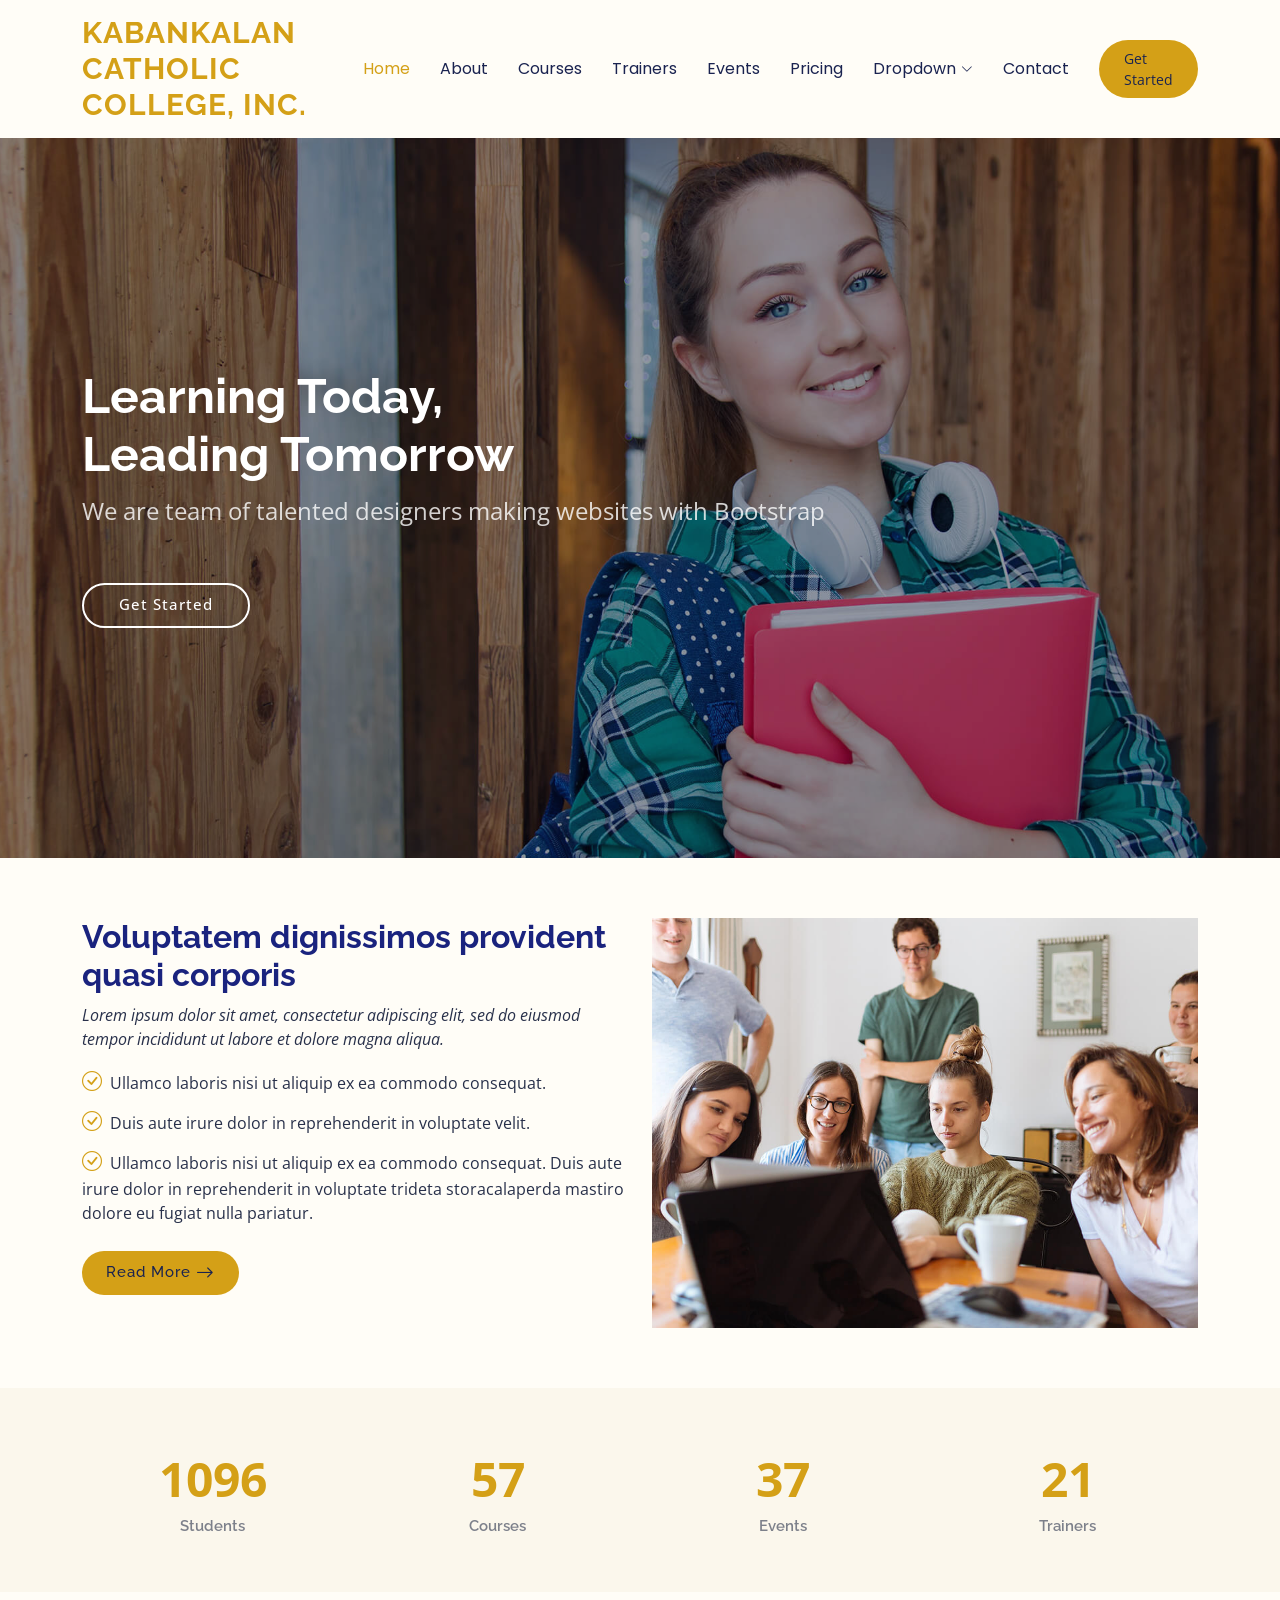
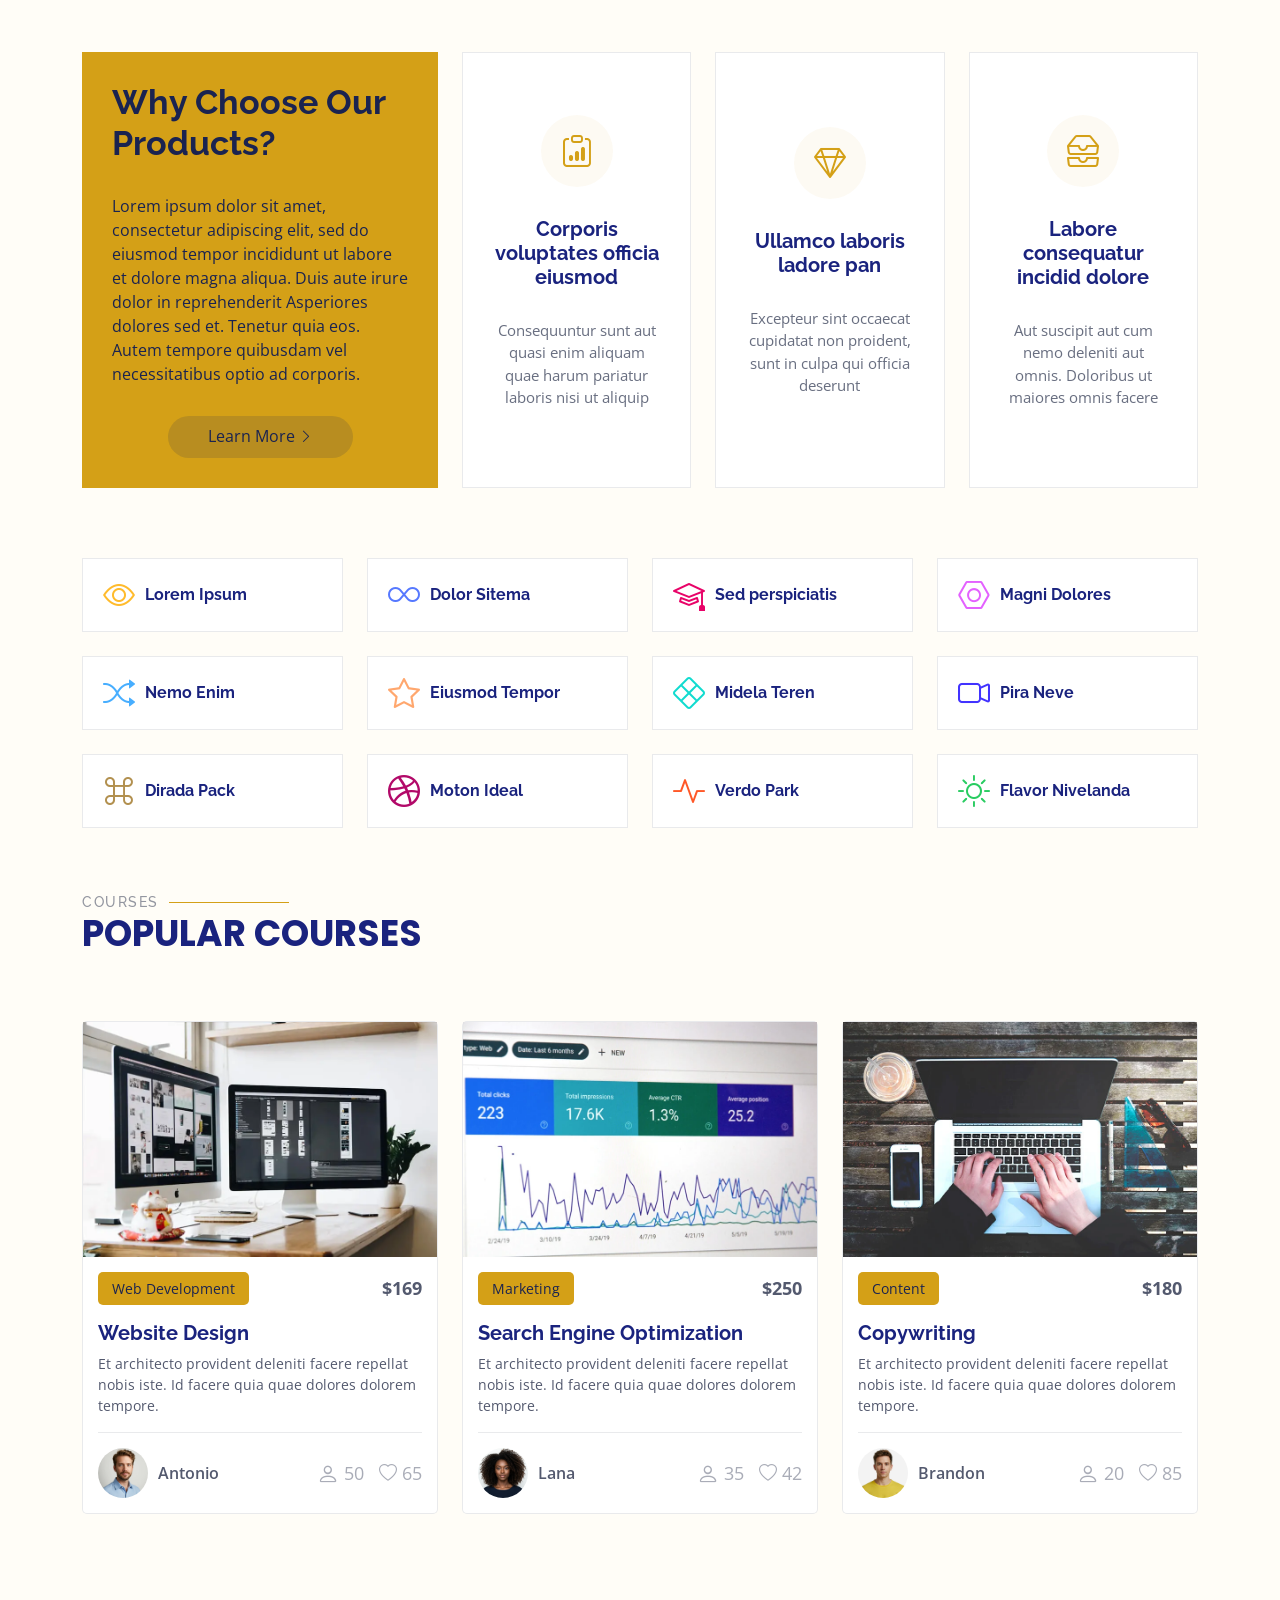
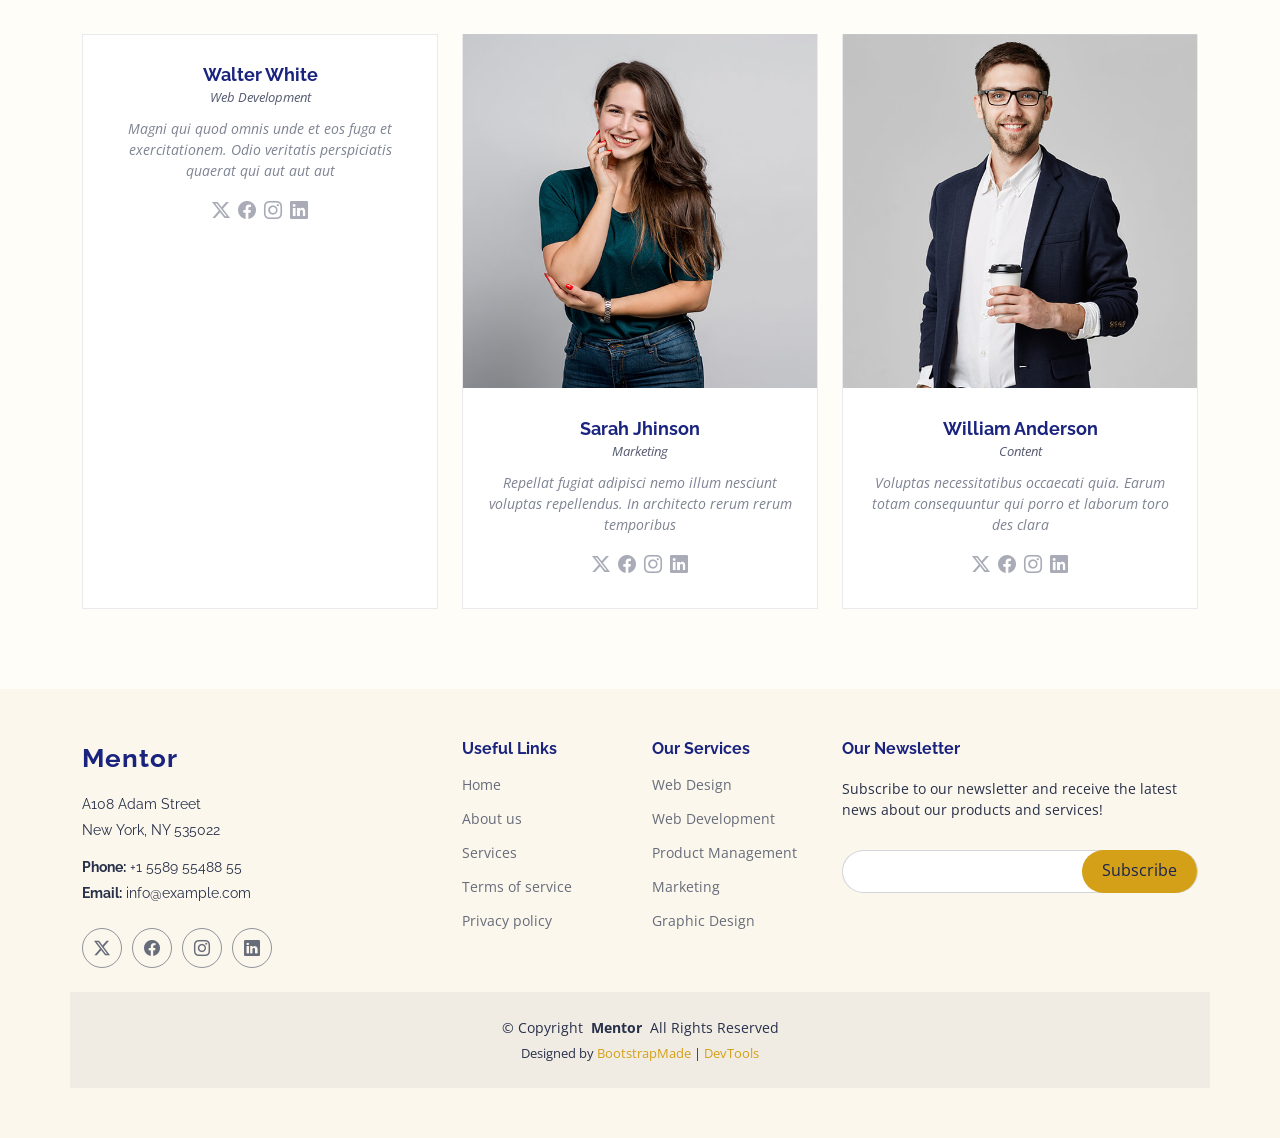
==== index.html @ 5c4f6822 "changing the color of the site" ====
<!DOCTYPE html>
<html lang="en">

<head>
  <meta charset="utf-8">
  <meta content="width=device-width, initial-scale=1.0" name="viewport">
  <title>Index - Mentor Bootstrap Template</title>
  <meta name="description" content="">
  <meta name="keywords" content="">

  <!-- Favicons -->
  <link href="assets/img/kcc-logo.png" rel="icon">
  <link href="assets/img/apple-touch-icon.png" rel="apple-touch-icon">

  <!-- Fonts -->
  <link href="https://fonts.googleapis.com" rel="preconnect">
  <link href="https://fonts.gstatic.com" rel="preconnect" crossorigin>
  <link href="https://fonts.googleapis.com/css2?family=Open+Sans:ital,wght@0,300;0,400;0,500;0,600;0,700;0,800;1,300;1,400;1,500;1,600;1,700;1,800&family=Poppins:ital,wght@0,100;0,200;0,300;0,400;0,500;0,600;0,700;0,800;0,900;1,100;1,200;1,300;1,400;1,500;1,600;1,700;1,800;1,900&family=Raleway:ital,wght@0,100;0,200;0,300;0,400;0,500;0,600;0,700;0,800;0,900;1,100;1,200;1,300;1,400;1,500;1,600;1,700;1,800;1,900&display=swap" rel="stylesheet">

  <!-- Vendor CSS Files -->
  <link href="assets/vendor/bootstrap/css/bootstrap.min.css" rel="stylesheet">
  <link href="assets/vendor/bootstrap-icons/bootstrap-icons.css" rel="stylesheet">
  <link href="assets/vendor/aos/aos.css" rel="stylesheet">
  <link href="assets/vendor/glightbox/css/glightbox.min.css" rel="stylesheet">
  <link href="assets/vendor/swiper/swiper-bundle.min.css" rel="stylesheet">

  <!-- Main CSS File -->
  <link href="assets/css/main.css?v=2" rel="stylesheet">

  <!-- =======================================================
  * Template Name: Mentor
  * Template URL: https://bootstrapmade.com/mentor-free-education-bootstrap-theme/
  * Updated: Jul 07 2025 with Bootstrap v5.3.7
  * Author: BootstrapMade.com
  * License: https://bootstrapmade.com/license/
  ======================================================== -->
</head>

<body class="index-page">

  <header id="header" class="header d-flex align-items-center sticky-top">
    <div class="container-fluid container-xl position-relative d-flex align-items-center">

      <a href="index.html" class="logo d-flex align-items-center me-auto">
        <!-- Uncomment the line below if you also wish to use an image logo -->
        <!-- <img src="assets/img/logo.webp" alt=""> -->
        <h1 class="sitename">Kabankalan Catholic College, Inc.</h1>
      </a>

      <nav id="navmenu" class="navmenu">
        <ul>
          <li><a href="index.html" class="active">Home<br></a></li>
          <li><a href="about.html">About</a></li>
          <li><a href="courses.html">Courses</a></li>
          <li><a href="trainers.html">Trainers</a></li>
          <li><a href="events.html">Events</a></li>
          <li><a href="pricing.html">Pricing</a></li>
          <li class="dropdown"><a href="#"><span>Dropdown</span> <i class="bi bi-chevron-down toggle-dropdown"></i></a>
            <ul>
              <li><a href="#">Dropdown 1</a></li>
              <li class="dropdown"><a href="#"><span>Deep Dropdown</span> <i class="bi bi-chevron-down toggle-dropdown"></i></a>
                <ul>
                  <li><a href="#">Deep Dropdown 1</a></li>
                  <li><a href="#">Deep Dropdown 2</a></li>
                  <li><a href="#">Deep Dropdown 3</a></li>
                  <li><a href="#">Deep Dropdown 4</a></li>
                  <li><a href="#">Deep Dropdown 5</a></li>
                </ul>
              </li>
              <li><a href="#">Dropdown 2</a></li>
              <li><a href="#">Dropdown 3</a></li>
              <li><a href="#">Dropdown 4</a></li>
            </ul>
          </li>
          <li><a href="contact.html">Contact</a></li>
        </ul>
        <i class="mobile-nav-toggle d-xl-none bi bi-list"></i>
      </nav>

      <a class="btn-getstarted" href="courses.html">Get Started</a>

    </div>
  </header>

  <main class="main">

    <!-- Hero Section -->
    <section id="hero" class="hero section dark-background">

      <img src="assets/img/hero-bg.jpg" alt="" data-aos="fade-in">

      <div class="container">
        <h2 data-aos="fade-up" data-aos-delay="100">Learning Today,<br>Leading Tomorrow</h2>
        <p data-aos="fade-up" data-aos-delay="200">We are team of talented designers making websites with Bootstrap</p>
        <div class="d-flex mt-4" data-aos="fade-up" data-aos-delay="300">
          <a href="courses.html" class="btn-get-started">Get Started</a>
        </div>
      </div>

    </section><!-- /Hero Section -->

    <!-- About Section -->
    <section id="about" class="about section">

      <div class="container">

        <div class="row gy-4">

          <div class="col-lg-6 order-1 order-lg-2" data-aos="fade-up" data-aos-delay="100">
            <img src="assets/img/about.jpg" class="img-fluid" alt="">
          </div>

          <div class="col-lg-6 order-2 order-lg-1 content" data-aos="fade-up" data-aos-delay="200">
            <h3>Voluptatem dignissimos provident quasi corporis</h3>
            <p class="fst-italic">
              Lorem ipsum dolor sit amet, consectetur adipiscing elit, sed do eiusmod tempor incididunt ut labore et dolore
              magna aliqua.
            </p>
            <ul>
              <li><i class="bi bi-check-circle"></i> <span>Ullamco laboris nisi ut aliquip ex ea commodo consequat.</span></li>
              <li><i class="bi bi-check-circle"></i> <span>Duis aute irure dolor in reprehenderit in voluptate velit.</span></li>
              <li><i class="bi bi-check-circle"></i> <span>Ullamco laboris nisi ut aliquip ex ea commodo consequat. Duis aute irure dolor in reprehenderit in voluptate trideta storacalaperda mastiro dolore eu fugiat nulla pariatur.</span></li>
            </ul>
            <a href="#" class="read-more"><span>Read More</span><i class="bi bi-arrow-right"></i></a>
          </div>

        </div>

      </div>

    </section><!-- /About Section -->

    <!-- Counts Section -->
    <section id="counts" class="section counts light-background">

      <div class="container" data-aos="fade-up" data-aos-delay="100">

        <div class="row gy-4">

          <div class="col-lg-3 col-md-6">
            <div class="stats-item text-center w-100 h-100">
              <span data-purecounter-start="0" data-purecounter-end="1232" data-purecounter-duration="1" class="purecounter"></span>
              <p>Students</p>
            </div>
          </div><!-- End Stats Item -->

          <div class="col-lg-3 col-md-6">
            <div class="stats-item text-center w-100 h-100">
              <span data-purecounter-start="0" data-purecounter-end="64" data-purecounter-duration="1" class="purecounter"></span>
              <p>Courses</p>
            </div>
          </div><!-- End Stats Item -->

          <div class="col-lg-3 col-md-6">
            <div class="stats-item text-center w-100 h-100">
              <span data-purecounter-start="0" data-purecounter-end="42" data-purecounter-duration="1" class="purecounter"></span>
              <p>Events</p>
            </div>
          </div><!-- End Stats Item -->

          <div class="col-lg-3 col-md-6">
            <div class="stats-item text-center w-100 h-100">
              <span data-purecounter-start="0" data-purecounter-end="24" data-purecounter-duration="1" class="purecounter"></span>
              <p>Trainers</p>
            </div>
          </div><!-- End Stats Item -->

        </div>

      </div>

    </section><!-- /Counts Section -->

    <!-- Why Us Section -->
    <section id="why-us" class="section why-us">

      <div class="container">

        <div class="row gy-4">

          <div class="col-lg-4" data-aos="fade-up" data-aos-delay="100">
            <div class="why-box">
              <h3>Why Choose Our Products?</h3>
              <p>
                Lorem ipsum dolor sit amet, consectetur adipiscing elit, sed do eiusmod tempor incididunt ut labore et dolore magna aliqua. Duis aute irure dolor in reprehenderit
                Asperiores dolores sed et. Tenetur quia eos. Autem tempore quibusdam vel necessitatibus optio ad corporis.
              </p>
              <div class="text-center">
                <a href="#" class="more-btn"><span>Learn More</span> <i class="bi bi-chevron-right"></i></a>
              </div>
            </div>
          </div><!-- End Why Box -->

          <div class="col-lg-8 d-flex align-items-stretch">
            <div class="row gy-4" data-aos="fade-up" data-aos-delay="200">

              <div class="col-xl-4">
                <div class="icon-box d-flex flex-column justify-content-center align-items-center">
                  <i class="bi bi-clipboard-data"></i>
                  <h4>Corporis voluptates officia eiusmod</h4>
                  <p>Consequuntur sunt aut quasi enim aliquam quae harum pariatur laboris nisi ut aliquip</p>
                </div>
              </div><!-- End Icon Box -->

              <div class="col-xl-4" data-aos="fade-up" data-aos-delay="300">
                <div class="icon-box d-flex flex-column justify-content-center align-items-center">
                  <i class="bi bi-gem"></i>
                  <h4>Ullamco laboris ladore pan</h4>
                  <p>Excepteur sint occaecat cupidatat non proident, sunt in culpa qui officia deserunt</p>
                </div>
              </div><!-- End Icon Box -->

              <div class="col-xl-4" data-aos="fade-up" data-aos-delay="400">
                <div class="icon-box d-flex flex-column justify-content-center align-items-center">
                  <i class="bi bi-inboxes"></i>
                  <h4>Labore consequatur incidid dolore</h4>
                  <p>Aut suscipit aut cum nemo deleniti aut omnis. Doloribus ut maiores omnis facere</p>
                </div>
              </div><!-- End Icon Box -->

            </div>
          </div>

        </div>

      </div>

    </section><!-- /Why Us Section -->

    <!-- Features Section -->
    <section id="features" class="features section">

      <div class="container">

        <div class="row gy-4">

          <div class="col-lg-3 col-md-4" data-aos="fade-up" data-aos-delay="100">
            <div class="features-item">
              <i class="bi bi-eye" style="color: #ffbb2c;"></i>
              <h3><a href="" class="stretched-link">Lorem Ipsum</a></h3>
            </div>
          </div><!-- End Feature Item -->

          <div class="col-lg-3 col-md-4" data-aos="fade-up" data-aos-delay="200">
            <div class="features-item">
              <i class="bi bi-infinity" style="color: #5578ff;"></i>
              <h3><a href="" class="stretched-link">Dolor Sitema</a></h3>
            </div>
          </div><!-- End Feature Item -->

          <div class="col-lg-3 col-md-4" data-aos="fade-up" data-aos-delay="300">
            <div class="features-item">
              <i class="bi bi-mortarboard" style="color: #e80368;"></i>
              <h3><a href="" class="stretched-link">Sed perspiciatis</a></h3>
            </div>
          </div><!-- End Feature Item -->

          <div class="col-lg-3 col-md-4" data-aos="fade-up" data-aos-delay="400">
            <div class="features-item">
              <i class="bi bi-nut" style="color: #e361ff;"></i>
              <h3><a href="" class="stretched-link">Magni Dolores</a></h3>
            </div>
          </div><!-- End Feature Item -->

          <div class="col-lg-3 col-md-4" data-aos="fade-up" data-aos-delay="500">
            <div class="features-item">
              <i class="bi bi-shuffle" style="color: #47aeff;"></i>
              <h3><a href="" class="stretched-link">Nemo Enim</a></h3>
            </div>
          </div><!-- End Feature Item -->

          <div class="col-lg-3 col-md-4" data-aos="fade-up" data-aos-delay="600">
            <div class="features-item">
              <i class="bi bi-star" style="color: #ffa76e;"></i>
              <h3><a href="" class="stretched-link">Eiusmod Tempor</a></h3>
            </div>
          </div><!-- End Feature Item -->

          <div class="col-lg-3 col-md-4" data-aos="fade-up" data-aos-delay="700">
            <div class="features-item">
              <i class="bi bi-x-diamond" style="color: #11dbcf;"></i>
              <h3><a href="" class="stretched-link">Midela Teren</a></h3>
            </div>
          </div><!-- End Feature Item -->

          <div class="col-lg-3 col-md-4" data-aos="fade-up" data-aos-delay="800">
            <div class="features-item">
              <i class="bi bi-camera-video" style="color: #4233ff;"></i>
              <h3><a href="" class="stretched-link">Pira Neve</a></h3>
            </div>
          </div><!-- End Feature Item -->

          <div class="col-lg-3 col-md-4" data-aos="fade-up" data-aos-delay="900">
            <div class="features-item">
              <i class="bi bi-command" style="color: #b2904f;"></i>
              <h3><a href="" class="stretched-link">Dirada Pack</a></h3>
            </div>
          </div><!-- End Feature Item -->

          <div class="col-lg-3 col-md-4" data-aos="fade-up" data-aos-delay="1000">
            <div class="features-item">
              <i class="bi bi-dribbble" style="color: #b20969;"></i>
              <h3><a href="" class="stretched-link">Moton Ideal</a></h3>
            </div>
          </div><!-- End Feature Item -->

          <div class="col-lg-3 col-md-4" data-aos="fade-up" data-aos-delay="1100">
            <div class="features-item">
              <i class="bi bi-activity" style="color: #ff5828;"></i>
              <h3><a href="" class="stretched-link">Verdo Park</a></h3>
            </div>
          </div><!-- End Feature Item -->

          <div class="col-lg-3 col-md-4" data-aos="fade-up" data-aos-delay="1200">
            <div class="features-item">
              <i class="bi bi-brightness-high" style="color: #29cc61;"></i>
              <h3><a href="" class="stretched-link">Flavor Nivelanda</a></h3>
            </div>
          </div><!-- End Feature Item -->

        </div>

      </div>

    </section><!-- /Features Section -->

    <!-- Courses Section -->
    <section id="courses" class="courses section">

      <!-- Section Title -->
      <div class="container section-title" data-aos="fade-up">
        <h2>Courses</h2>
        <p>Popular Courses</p>
      </div><!-- End Section Title -->

      <div class="container">

        <div class="row">

          <div class="col-lg-4 col-md-6 d-flex align-items-stretch" data-aos="zoom-in" data-aos-delay="100">
            <div class="course-item">
              <img src="assets/img/course/course-1.webp" class="img-fluid" alt="...">
              <div class="course-content">
                <div class="d-flex justify-content-between align-items-center mb-3">
                  <p class="category">Web Development</p>
                  <p class="price">$169</p>
                </div>

                <h3><a href="course-details.html">Website Design</a></h3>
                <p class="description">Et architecto provident deleniti facere repellat nobis iste. Id facere quia quae dolores dolorem tempore.</p>
                <div class="trainer d-flex justify-content-between align-items-center">
                  <div class="trainer-profile d-flex align-items-center">
                    <img src="assets/img/person/person-m-7.webp" class="img-fluid" alt="">
                    <a href="" class="trainer-link">Antonio</a>
                  </div>
                  <div class="trainer-rank d-flex align-items-center">
                    <i class="bi bi-person user-icon"></i>&nbsp;50
                    &nbsp;&nbsp;
                    <i class="bi bi-heart heart-icon"></i>&nbsp;65
                  </div>
                </div>
              </div>
            </div>
          </div> <!-- End Course Item-->

          <div class="col-lg-4 col-md-6 d-flex align-items-stretch mt-4 mt-md-0" data-aos="zoom-in" data-aos-delay="200">
            <div class="course-item">
              <img src="assets/img/course/course-2.webp" class="img-fluid" alt="...">
              <div class="course-content">
                <div class="d-flex justify-content-between align-items-center mb-3">
                  <p class="category">Marketing</p>
                  <p class="price">$250</p>
                </div>

                <h3><a href="course-details.html">Search Engine Optimization</a></h3>
                <p class="description">Et architecto provident deleniti facere repellat nobis iste. Id facere quia quae dolores dolorem tempore.</p>
                <div class="trainer d-flex justify-content-between align-items-center">
                  <div class="trainer-profile d-flex align-items-center">
                    <img src="assets/img/person/person-f-14.webp" class="img-fluid" alt="">
                    <a href="" class="trainer-link">Lana</a>
                  </div>
                  <div class="trainer-rank d-flex align-items-center">
                    <i class="bi bi-person user-icon"></i>&nbsp;35
                    &nbsp;&nbsp;
                    <i class="bi bi-heart heart-icon"></i>&nbsp;42
                  </div>
                </div>
              </div>
            </div>
          </div> <!-- End Course Item-->

          <div class="col-lg-4 col-md-6 d-flex align-items-stretch mt-4 mt-lg-0" data-aos="zoom-in" data-aos-delay="300">
            <div class="course-item">
              <img src="assets/img/course/course-3.webp" class="img-fluid" alt="...">
              <div class="course-content">
                <div class="d-flex justify-content-between align-items-center mb-3">
                  <p class="category">Content</p>
                  <p class="price">$180</p>
                </div>

                <h3><a href="course-details.html">Copywriting</a></h3>
                <p class="description">Et architecto provident deleniti facere repellat nobis iste. Id facere quia quae dolores dolorem tempore.</p>
                <div class="trainer d-flex justify-content-between align-items-center">
                  <div class="trainer-profile d-flex align-items-center">
                    <img src="assets/img/person/person-m-12.webp" class="img-fluid" alt="">
                    <a href="" class="trainer-link">Brandon</a>
                  </div>
                  <div class="trainer-rank d-flex align-items-center">
                    <i class="bi bi-person user-icon"></i>&nbsp;20
                    &nbsp;&nbsp;
                    <i class="bi bi-heart heart-icon"></i>&nbsp;85
                  </div>
                </div>
              </div>
            </div>
          </div> <!-- End Course Item-->

        </div>

      </div>

    </section><!-- /Courses Section -->

    <!-- Trainers Index Section -->
    <section id="trainers-index" class="section trainers-index">

      <div class="container">

        <div class="row">

          <div class="col-lg-4 col-md-6 d-flex" data-aos="fade-up" data-aos-delay="100">
            <div class="member">
              <img src="assets/img/trainers/trainer-1.jpg" class="img-fluid" alt="">
              <div class="member-content">
                <h4>Walter White</h4>
                <span>Web Development</span>
                <p>
                  Magni qui quod omnis unde et eos fuga et exercitationem. Odio veritatis perspiciatis quaerat qui aut aut aut
                </p>
                <div class="social">
                  <a href=""><i class="bi bi-twitter-x"></i></a>
                  <a href=""><i class="bi bi-facebook"></i></a>
                  <a href=""><i class="bi bi-instagram"></i></a>
                  <a href=""><i class="bi bi-linkedin"></i></a>
                </div>
              </div>
            </div>
          </div><!-- End Team Member -->

          <div class="col-lg-4 col-md-6 d-flex" data-aos="fade-up" data-aos-delay="200">
            <div class="member">
              <img src="assets/img/trainers/trainer-2.jpg" class="img-fluid" alt="">
              <div class="member-content">
                <h4>Sarah Jhinson</h4>
                <span>Marketing</span>
                <p>
                  Repellat fugiat adipisci nemo illum nesciunt voluptas repellendus. In architecto rerum rerum temporibus
                </p>
                <div class="social">
                  <a href=""><i class="bi bi-twitter-x"></i></a>
                  <a href=""><i class="bi bi-facebook"></i></a>
                  <a href=""><i class="bi bi-instagram"></i></a>
                  <a href=""><i class="bi bi-linkedin"></i></a>
                </div>
              </div>
            </div>
          </div><!-- End Team Member -->

          <div class="col-lg-4 col-md-6 d-flex" data-aos="fade-up" data-aos-delay="300">
            <div class="member">
              <img src="assets/img/trainers/trainer-3.jpg" class="img-fluid" alt="">
              <div class="member-content">
                <h4>William Anderson</h4>
                <span>Content</span>
                <p>
                  Voluptas necessitatibus occaecati quia. Earum totam consequuntur qui porro et laborum toro des clara
                </p>
                <div class="social">
                  <a href=""><i class="bi bi-twitter-x"></i></a>
                  <a href=""><i class="bi bi-facebook"></i></a>
                  <a href=""><i class="bi bi-instagram"></i></a>
                  <a href=""><i class="bi bi-linkedin"></i></a>
                </div>
              </div>
            </div>
          </div><!-- End Team Member -->

        </div>

      </div>

    </section><!-- /Trainers Index Section -->

  </main>

  <footer id="footer" class="footer position-relative light-background">

    <div class="container footer-top">
      <div class="row gy-4">
        <div class="col-lg-4 col-md-6 footer-about">
          <a href="index.html" class="logo d-flex align-items-center">
            <span class="sitename">Mentor</span>
          </a>
          <div class="footer-contact pt-3">
            <p>A108 Adam Street</p>
            <p>New York, NY 535022</p>
            <p class="mt-3"><strong>Phone:</strong> <span>+1 5589 55488 55</span></p>
            <p><strong>Email:</strong> <span>info@example.com</span></p>
          </div>
          <div class="social-links d-flex mt-4">
            <a href=""><i class="bi bi-twitter-x"></i></a>
            <a href=""><i class="bi bi-facebook"></i></a>
            <a href=""><i class="bi bi-instagram"></i></a>
            <a href=""><i class="bi bi-linkedin"></i></a>
          </div>
        </div>

        <div class="col-lg-2 col-md-3 footer-links">
          <h4>Useful Links</h4>
          <ul>
            <li><a href="#">Home</a></li>
            <li><a href="#">About us</a></li>
            <li><a href="#">Services</a></li>
            <li><a href="#">Terms of service</a></li>
            <li><a href="#">Privacy policy</a></li>
          </ul>
        </div>

        <div class="col-lg-2 col-md-3 footer-links">
          <h4>Our Services</h4>
          <ul>
            <li><a href="#">Web Design</a></li>
            <li><a href="#">Web Development</a></li>
            <li><a href="#">Product Management</a></li>
            <li><a href="#">Marketing</a></li>
            <li><a href="#">Graphic Design</a></li>
          </ul>
        </div>

        <div class="col-lg-4 col-md-12 footer-newsletter">
          <h4>Our Newsletter</h4>
          <p>Subscribe to our newsletter and receive the latest news about our products and services!</p>
          <form action="#" method="post" class="email-form">
            <div class="newsletter-form"><input type="email" name="email"><input type="submit" value="Subscribe"></div>
            <div class="loading">Loading</div>
            <div class="error-message"></div>
            <div class="sent-message">Your subscription request has been sent. Thank you!</div>
          </form>
        </div>

      </div>
    </div>

    <div class="container copyright text-center mt-4">
      <p>© <span>Copyright</span> <strong class="px-1 sitename">Mentor</strong> <span>All Rights Reserved</span></p>
      <div class="credits">
        <!-- All the links in the footer should remain intact. -->
        <!-- You can delete the links only if you've purchased the pro version. -->
        <!-- Licensing information: https://bootstrapmade.com/license/ -->
        Designed by <a href="https://bootstrapmade.com/">BootstrapMade</a> | <a href="https://bootstrapmade.com/tools/">DevTools</a>
      </div>
    </div>

  </footer>

  <!-- Scroll Top -->
  <a href="#" id="scroll-top" class="scroll-top d-flex align-items-center justify-content-center"><i class="bi bi-arrow-up-short"></i></a>

  <!-- Preloader -->
  <div id="preloader"></div>

  <!-- Vendor JS Files -->
  <script src="assets/vendor/bootstrap/js/bootstrap.bundle.min.js"></script>
  <script src="assets/vendor/aos/aos.js"></script>
  <script src="assets/vendor/glightbox/js/glightbox.min.js"></script>
  <script src="assets/vendor/purecounter/purecounter_vanilla.js"></script>
  <script src="assets/vendor/swiper/swiper-bundle.min.js"></script>

  <!-- Main JS File -->
  <script src="assets/js/main.js"></script>

</body>

</html>
---- assets/css/main.css ----
/**
* Template Name: Mentor
* Template URL: https://bootstrapmade.com/mentor-free-education-bootstrap-theme/
* Updated: Jul 07 2025 with Bootstrap v5.3.7
* Author: BootstrapMade.com
* License: https://bootstrapmade.com/license/
*/

/*--------------------------------------------------------------
# Font & Color Variables
# Help: https://bootstrapmade.com/color-system/
--------------------------------------------------------------*/
/* Fonts */
:root {
  --default-font: "Open Sans",  system-ui, -apple-system, "Segoe UI", Roboto, "Helvetica Neue", Arial, "Noto Sans", "Liberation Sans", sans-serif, "Apple Color Emoji", "Segoe UI Emoji", "Segoe UI Symbol", "Noto Color Emoji";
  --heading-font: "Raleway",  sans-serif;
  --nav-font: "Poppins",  sans-serif;
}

/* Global Colors - The following color variables are used throughout the website. Updating them here will change the color scheme of the entire website */
:root { 
  --background-color: #fffdf7; /* KCC-inspired warm ivory page background */
  --default-color: #28304a; /* Default color used for the majority of the text content across the entire website */
  --heading-color: #1a237e; /* KCC navy used for headings and titles */
  --accent-color: #d4a017; /* KCC gold used for buttons, links, and highlights */
  --surface-color: #ffffff; /* The surface color is used as a background of boxed elements within sections, such as cards, icon boxes, or other elements that require a visual separation from the global background. */
  --contrast-color: #1a2350; /* Navy text remains readable on KCC gold controls */
}

/* Nav Menu Colors - The following color variables are used specifically for the navigation menu. They are separate from the global colors to allow for more customization options */
:root {
  --nav-color: #1a2350;  /* The default color of the main navmenu links */
  --nav-hover-color: #d4a017; /* Applied to main navmenu links when they are hovered over or active */
  --nav-mobile-background-color: #fffdf7; /* Used as the background color for mobile navigation menu */
  --nav-dropdown-background-color: #fffdf7; /* Used as the background color for dropdown items that appear when hovering over primary navigation items */
  --nav-dropdown-color: #1a2350; /* Used for navigation links of the dropdown items in the navigation menu. */
  --nav-dropdown-hover-color: #d4a017; /* Similar to --nav-hover-color, this color is applied to dropdown navigation links when they are hovered over. */
}

/* Color Presets - These classes override global colors when applied to any section or element, providing reuse of the sam color scheme. */

.light-background {
  --background-color: #fbf7ec;
  --surface-color: #ffffff;
}

.dark-background {
  --background-color: #06071a;
  --default-color: #ffffff;
  --heading-color: #ffffff;
  --surface-color: #10154c;
  --contrast-color: #ffffff;
}

/* Smooth scroll */
:root {
  scroll-behavior: smooth;
}

/*--------------------------------------------------------------
# General Styling & Shared Classes
--------------------------------------------------------------*/
body {
  color: var(--default-color);
  background-color: var(--background-color);
  font-family: var(--default-font);
}

a {
  color: var(--accent-color);
  text-decoration: none;
  transition: 0.3s;
}

a:hover {
  color: color-mix(in srgb, var(--accent-color), transparent 25%);
  text-decoration: none;
}

h1,
h2,
h3,
h4,
h5,
h6 {
  color: var(--heading-color);
  font-family: var(--heading-font);
}

/* Email Form Messages
------------------------------*/
.email-form .error-message {
  display: none;
  background: #df1529;
  color: #ffffff;
  text-align: left;
  padding: 15px;
  margin-bottom: 24px;
  font-weight: 600;
}

.email-form .sent-message {
  display: none;
  color: #ffffff;
  background: #059652;
  text-align: center;
  padding: 15px;
  margin-bottom: 24px;
  font-weight: 600;
}

.email-form .loading {
  display: none;
  background: var(--surface-color);
  text-align: center;
  padding: 15px;
  margin-bottom: 24px;
}

.email-form .loading:before {
  content: "";
  display: inline-block;
  border-radius: 50%;
  width: 24px;
  height: 24px;
  margin: 0 10px -6px 0;
  border: 3px solid var(--accent-color);
  border-top-color: var(--surface-color);
  animation: email-form-loading 1s linear infinite;
}

@keyframes email-form-loading {
  0% {
    transform: rotate(0deg);
  }

  100% {
    transform: rotate(360deg);
  }
}

/* Pulsating Play Button
------------------------------*/
.pulsating-play-btn {
  width: 94px;
  height: 94px;
  background: radial-gradient(var(--accent-color) 50%, color-mix(in srgb, var(--accent-color), transparent 75%) 52%);
  border-radius: 50%;
  display: block;
  position: relative;
  overflow: hidden;
}

.pulsating-play-btn:before {
  content: "";
  position: absolute;
  width: 120px;
  height: 120px;
  animation-delay: 0s;
  animation: pulsate-play-btn 2s;
  animation-direction: forwards;
  animation-iteration-count: infinite;
  animation-timing-function: steps;
  opacity: 1;
  border-radius: 50%;
  border: 5px solid color-mix(in srgb, var(--accent-color), transparent 30%);
  top: -15%;
  left: -15%;
  background: rgba(198, 16, 0, 0);
}

.pulsating-play-btn:after {
  content: "";
  position: absolute;
  left: 50%;
  top: 50%;
  transform: translateX(-40%) translateY(-50%);
  width: 0;
  height: 0;
  border-top: 10px solid transparent;
  border-bottom: 10px solid transparent;
  border-left: 15px solid #fff;
  z-index: 100;
  transition: all 400ms cubic-bezier(0.55, 0.055, 0.675, 0.19);
}

.pulsating-play-btn:hover:before {
  content: "";
  position: absolute;
  left: 50%;
  top: 50%;
  transform: translateX(-40%) translateY(-50%);
  width: 0;
  height: 0;
  border: none;
  border-top: 10px solid transparent;
  border-bottom: 10px solid transparent;
  border-left: 15px solid #fff;
  z-index: 200;
  animation: none;
  border-radius: 0;
}

.pulsating-play-btn:hover:after {
  border-left: 15px solid var(--accent-color);
  transform: scale(20);
}

@keyframes pulsate-play-btn {
  0% {
    transform: scale(0.6, 0.6);
    opacity: 1;
  }

  100% {
    transform: scale(1, 1);
    opacity: 0;
  }
}

/*--------------------------------------------------------------
# Global Header
--------------------------------------------------------------*/
.header {
  color: var(--default-color);
  background-color: var(--background-color);
  padding: 15px 0;
  transition: all 0.5s;
  z-index: 997;
}

.header .logo {
  line-height: 1;
}

.header .logo img {
  max-height: 36px;
  margin-right: 8px;
}

.header .logo h1 {
  font-weight: 700;
  font-size: 30px;
  margin: 0;
  letter-spacing: 1px;
  text-transform: uppercase;
  color: var(--accent-color);
}

.header .btn-getstarted,
.header .btn-getstarted:focus {
  color: var(--contrast-color);
  background: var(--accent-color);
  font-size: 14px;
  padding: 8px 25px;
  margin: 0 0 0 30px;
  border-radius: 50px;
  transition: 0.3s;
}

.header .btn-getstarted:hover,
.header .btn-getstarted:focus:hover {
  color: var(--contrast-color);
  background: color-mix(in srgb, var(--accent-color), transparent 15%);
}

@media (max-width: 1200px) {
  .header .logo {
    order: 1;
  }

  .header .btn-getstarted {
    order: 2;
    margin: 0 15px 0 0;
    padding: 6px 15px;
  }

  .header .navmenu {
    order: 3;
  }
}

.scrolled .header {
  box-shadow: 0px 0 18px rgba(0, 0, 0, 0.1);
}

/*--------------------------------------------------------------
# Navigation Menu
--------------------------------------------------------------*/
/* Navmenu - Desktop */
@media (min-width: 1200px) {
  .navmenu {
    padding: 0;
  }

  .navmenu ul {
    margin: 0;
    padding: 0;
    display: flex;
    list-style: none;
    align-items: center;
  }

  .navmenu li {
    position: relative;
  }

  .navmenu a,
  .navmenu a:focus {
    color: var(--nav-color);
    padding: 18px 15px;
    font-size: 16px;
    font-family: var(--nav-font);
    font-weight: 400;
    display: flex;
    align-items: center;
    justify-content: space-between;
    white-space: nowrap;
    transition: 0.3s;
  }

  .navmenu a i,
  .navmenu a:focus i {
    font-size: 12px;
    line-height: 0;
    margin-left: 5px;
    transition: 0.3s;
  }

  .navmenu li:last-child a {
    padding-right: 0;
  }

  .navmenu li:hover>a,
  .navmenu .active,
  .navmenu .active:focus {
    color: var(--nav-hover-color);
  }

  .navmenu .dropdown ul {
    margin: 0;
    padding: 10px 0;
    background: var(--nav-dropdown-background-color);
    display: block;
    position: absolute;
    visibility: hidden;
    left: 14px;
    top: 130%;
    opacity: 0;
    transition: 0.3s;
    border-radius: 4px;
    z-index: 99;
    box-shadow: 0px 0px 30px rgba(0, 0, 0, 0.1);
  }

  .navmenu .dropdown ul li {
    min-width: 200px;
  }

  .navmenu .dropdown ul a {
    padding: 10px 20px;
    font-size: 15px;
    text-transform: none;
    color: var(--nav-dropdown-color);
  }

  .navmenu .dropdown ul a i {
    font-size: 12px;
  }

  .navmenu .dropdown ul a:hover,
  .navmenu .dropdown ul .active:hover,
  .navmenu .dropdown ul li:hover>a {
    color: var(--nav-dropdown-hover-color);
  }

  .navmenu .dropdown:hover>ul {
    opacity: 1;
    top: 100%;
    visibility: visible;
  }

  .navmenu .dropdown .dropdown ul {
    top: 0;
    left: -90%;
    visibility: hidden;
  }

  .navmenu .dropdown .dropdown:hover>ul {
    opacity: 1;
    top: 0;
    left: -100%;
    visibility: visible;
  }
}

/* Navmenu - Mobile */
@media (max-width: 1199px) {
  .mobile-nav-toggle {
    color: var(--nav-color);
    font-size: 28px;
    line-height: 0;
    margin-right: 10px;
    cursor: pointer;
    transition: color 0.3s;
  }

  .navmenu {
    padding: 0;
    z-index: 9997;
  }

  .navmenu ul {
    display: none;
    list-style: none;
    position: absolute;
    inset: 60px 20px 20px 20px;
    padding: 10px 0;
    margin: 0;
    border-radius: 6px;
    background-color: var(--nav-mobile-background-color);
    border: 1px solid color-mix(in srgb, var(--default-color), transparent 90%);
    box-shadow: none;
    overflow-y: auto;
    transition: 0.3s;
    z-index: 9998;
  }

  .navmenu a,
  .navmenu a:focus {
    color: var(--nav-dropdown-color);
    padding: 10px 20px;
    font-family: var(--nav-font);
    font-size: 17px;
    font-weight: 500;
    display: flex;
    align-items: center;
    justify-content: space-between;
    white-space: nowrap;
    transition: 0.3s;
  }

  .navmenu a i,
  .navmenu a:focus i {
    font-size: 12px;
    line-height: 0;
    margin-left: 5px;
    width: 30px;
    height: 30px;
    display: flex;
    align-items: center;
    justify-content: center;
    border-radius: 50%;
    transition: 0.3s;
    background-color: color-mix(in srgb, var(--accent-color), transparent 90%);
  }

  .navmenu a i:hover,
  .navmenu a:focus i:hover {
    background-color: var(--accent-color);
    color: var(--contrast-color);
  }

  .navmenu a:hover,
  .navmenu .active,
  .navmenu .active:focus {
    color: var(--nav-dropdown-hover-color);
  }

  .navmenu .active i,
  .navmenu .active:focus i {
    background-color: var(--accent-color);
    color: var(--contrast-color);
    transform: rotate(180deg);
  }

  .navmenu .dropdown ul {
    position: static;
    display: none;
    z-index: 99;
    padding: 10px 0;
    margin: 10px 20px;
    background-color: var(--nav-dropdown-background-color);
    transition: all 0.5s ease-in-out;
  }

  .navmenu .dropdown ul ul {
    background-color: rgba(33, 37, 41, 0.1);
  }

  .navmenu .dropdown>.dropdown-active {
    display: block;
    background-color: rgba(33, 37, 41, 0.03);
  }

  .mobile-nav-active {
    overflow: hidden;
  }

  .mobile-nav-active .mobile-nav-toggle {
    color: #fff;
    position: absolute;
    font-size: 32px;
    top: 15px;
    right: 15px;
    margin-right: 0;
    z-index: 9999;
  }

  .mobile-nav-active .navmenu {
    position: fixed;
    overflow: hidden;
    inset: 0;
    background: rgba(33, 37, 41, 0.8);
    transition: 0.3s;
  }

  .mobile-nav-active .navmenu>ul {
    display: block;
  }
}

/*--------------------------------------------------------------
# Global Footer
--------------------------------------------------------------*/
.footer {
  color: var(--default-color);
  background-color: var(--background-color);
  font-size: 14px;
  padding-bottom: 50px;
  position: relative;
}

.footer .footer-top {
  padding-top: 50px;
}

.footer .footer-about .logo {
  margin-bottom: 0;
}

.footer .footer-about .logo img {
  max-height: 40px;
  margin-right: 6px;
}

.footer .footer-about .logo span {
  font-size: 26px;
  font-weight: 700;
  letter-spacing: 1px;
  font-family: var(--heading-font);
  color: var(--heading-color);
}

.footer .footer-about p {
  font-size: 14px;
  font-family: var(--heading-font);
}

.footer .social-links a {
  display: flex;
  align-items: center;
  justify-content: center;
  width: 40px;
  height: 40px;
  border-radius: 50%;
  border: 1px solid color-mix(in srgb, var(--default-color), transparent 50%);
  font-size: 16px;
  color: color-mix(in srgb, var(--default-color), transparent 30%);
  margin-right: 10px;
  transition: 0.3s;
}

.footer .social-links a:hover {
  color: var(--accent-color);
  border-color: var(--accent-color);
}

.footer h4 {
  font-size: 16px;
  font-weight: bold;
  position: relative;
  padding-bottom: 12px;
}

.footer .footer-links {
  margin-bottom: 30px;
}

.footer .footer-links ul {
  list-style: none;
  padding: 0;
  margin: 0;
}

.footer .footer-links ul i {
  padding-right: 2px;
  font-size: 12px;
  line-height: 0;
}

.footer .footer-links ul li {
  padding: 10px 0;
  display: flex;
  align-items: center;
}

.footer .footer-links ul li:first-child {
  padding-top: 0;
}

.footer .footer-links ul a {
  color: color-mix(in srgb, var(--default-color), transparent 30%);
  display: inline-block;
  line-height: 1;
}

.footer .footer-links ul a:hover {
  color: var(--accent-color);
}

.footer .footer-contact p {
  margin-bottom: 5px;
}

.footer .footer-newsletter .newsletter-form {
  margin-top: 30px;
  margin-bottom: 15px;
  padding: 6px 8px;
  position: relative;
  border-radius: 50px;
  border: 1px solid color-mix(in srgb, var(--default-color), transparent 80%);
  display: flex;
  background-color: var(--surface-color);
  transition: 0.3s;
}

.footer .footer-newsletter .newsletter-form:focus-within {
  border-color: var(--accent-color);
}

.footer .footer-newsletter .newsletter-form input[type=email] {
  border: 0;
  padding: 4px 8px;
  width: 100%;
  background-color: var(--surface-color);
  color: var(--default-color);
}

.footer .footer-newsletter .newsletter-form input[type=email]:focus-visible {
  outline: none;
}

.footer .footer-newsletter .newsletter-form input[type=submit] {
  border: 0;
  font-size: 16px;
  padding: 0 20px 2px 20px;
  margin: -7px -8px -7px 0;
  background: var(--accent-color);
  color: var(--contrast-color);
  transition: 0.3s;
  border-radius: 50px;
}

.footer .footer-newsletter .newsletter-form input[type=submit]:hover {
  background: color-mix(in srgb, var(--accent-color), transparent 20%);
}

.footer .copyright {
  padding-top: 25px;
  padding-bottom: 25px;
  background-color: color-mix(in srgb, var(--default-color), transparent 95%);
}

.footer .copyright p {
  margin-bottom: 0;
}

.footer .credits {
  margin-top: 6px;
  font-size: 13px;
}

/*--------------------------------------------------------------
# Preloader
--------------------------------------------------------------*/
#preloader {
  position: fixed;
  inset: 0;
  z-index: 999999;
  overflow: hidden;
  background: var(--background-color);
  transition: all 0.6s ease-out;
}

#preloader:before {
  content: "";
  position: fixed;
  top: calc(50% - 30px);
  left: calc(50% - 30px);
  border: 6px solid #ffffff;
  border-color: var(--accent-color) transparent var(--accent-color) transparent;
  border-radius: 50%;
  width: 60px;
  height: 60px;
  animation: animate-preloader 1.5s linear infinite;
}

@keyframes animate-preloader {
  0% {
    transform: rotate(0deg);
  }

  100% {
    transform: rotate(360deg);
  }
}

/*--------------------------------------------------------------
# Scroll Top Button
--------------------------------------------------------------*/
.scroll-top {
  position: fixed;
  visibility: hidden;
  opacity: 0;
  right: 15px;
  bottom: -15px;
  z-index: 99999;
  background-color: var(--accent-color);
  width: 44px;
  height: 44px;
  border-radius: 50px;
  transition: all 0.4s;
}

.scroll-top i {
  font-size: 24px;
  color: var(--contrast-color);
  line-height: 0;
}

.scroll-top:hover {
  background-color: color-mix(in srgb, var(--accent-color), transparent 20%);
  color: var(--contrast-color);
}

.scroll-top.active {
  visibility: visible;
  opacity: 1;
  bottom: 15px;
}

/*--------------------------------------------------------------
# Disable aos animation delay on mobile devices
--------------------------------------------------------------*/
@media screen and (max-width: 768px) {
  [data-aos-delay] {
    transition-delay: 0 !important;
  }
}

/*--------------------------------------------------------------
# Global Page Titles & Breadcrumbs
--------------------------------------------------------------*/
.page-title {
  --default-color: var(--contrast-color);
  --background-color: var(--accent-color);
  --heading-color: var(--contrast-color);
  color: var(--default-color);
  background-color: var(--background-color);
  position: relative;
}

.page-title .heading {
  padding: 80px 0;
  border-top: 1px solid color-mix(in srgb, var(--default-color), transparent 90%);
}

.page-title .heading h1 {
  font-size: 38px;
  font-weight: 700;
}

.page-title nav {
  background-color: color-mix(in srgb, var(--accent-color) 90%, black 5%);
  padding: 20px 0;
}

.page-title nav a {
  color: var(--default-color);
}

.page-title nav ol {
  display: flex;
  flex-wrap: wrap;
  list-style: none;
  margin: 0;
  font-size: 16px;
  font-weight: 600;
}

.page-title nav ol li+li {
  padding-left: 10px;
}

.page-title nav ol li+li::before {
  content: "/";
  display: inline-block;
  padding-right: 10px;
  color: color-mix(in srgb, var(--default-color), transparent 70%);
}

/*--------------------------------------------------------------
# Global Sections
--------------------------------------------------------------*/
section,
.section {
  color: var(--default-color);
  background-color: var(--background-color);
  padding: 60px 0;
  scroll-margin-top: 900px;
  overflow: clip;
}

@media (max-width: 1199px) {

  section,
  .section {
    scroll-margin-top: 66px;
  }
}

/*--------------------------------------------------------------
# Global Section Titles
--------------------------------------------------------------*/
.section-title {
  padding-bottom: 60px;
  position: relative;
}

.section-title h2 {
  font-size: 14px;
  font-weight: 500;
  padding: 0;
  line-height: 1px;
  margin: 0;
  letter-spacing: 1.5px;
  text-transform: uppercase;
  color: color-mix(in srgb, var(--default-color), transparent 50%);
  position: relative;
}

.section-title h2::after {
  content: "";
  width: 120px;
  height: 1px;
  display: inline-block;
  background: var(--accent-color);
  margin: 4px 10px;
}

.section-title p {
  color: var(--heading-color);
  margin: 0;
  font-size: 36px;
  font-weight: 700;
  font-family: var(--nav-font);
  text-transform: uppercase;
}

/*--------------------------------------------------------------
# Hero Section
--------------------------------------------------------------*/
.hero {
  width: 100%;
  min-height: 80vh;
  position: relative;
  padding: 80px 0;
  display: flex;
  align-items: center;
  justify-content: center;
  color: var(--default-color);
}

.hero img {
  position: absolute;
  inset: 0;
  display: block;
  width: 100%;
  height: 100%;
  object-fit: cover;
  z-index: 1;
}

.hero:before {
  content: "";
  background: color-mix(in srgb, var(--background-color), transparent 60%);
  position: absolute;
  inset: 0;
  z-index: 2;
}

.hero .container {
  position: relative;
  z-index: 3;
}

.hero h2 {
  margin: 0;
  font-size: 48px;
  font-weight: 700;
}

.hero p {
  color: color-mix(in srgb, var(--default-color), transparent 20%);
  margin: 10px 0 0 0;
  font-size: 24px;
}

.hero .btn-get-started {
  font-weight: 500;
  font-size: 15px;
  letter-spacing: 1px;
  display: inline-block;
  padding: 8px 35px 10px 35px;
  border-radius: 50px;
  transition: 0.4s;
  margin-top: 30px;
  border: 2px solid var(--default-color);
  color: var(--default-color);
}

.hero .btn-get-started:hover {
  background: var(--accent-color);
  border: 2px solid var(--accent-color);
}

@media (max-width: 768px) {
  .hero h2 {
    font-size: 32px;
  }

  .hero p {
    font-size: 18px;
  }
}

/*--------------------------------------------------------------
# About Section
--------------------------------------------------------------*/
.about .content h3 {
  font-size: 2rem;
  font-weight: 700;
}

.about .content ul {
  list-style: none;
  padding: 0;
}

.about .content ul li {
  padding-bottom: 10px;
}

.about .content ul i {
  font-size: 1.25rem;
  margin-right: 4px;
  color: var(--accent-color);
}

.about .content p:last-child {
  margin-bottom: 0;
}

.about .content .read-more {
  background: var(--accent-color);
  color: var(--contrast-color);
  font-family: var(--heading-font);
  font-weight: 500;
  font-size: 15px;
  letter-spacing: 1px;
  padding: 10px 24px 12px 24px;
  border-radius: 50px;
  transition: 0.3s;
  display: inline-flex;
  align-items: center;
  justify-content: center;
}

.about .content .read-more i {
  font-size: 18px;
  margin-left: 5px;
  line-height: 0;
  transition: 0.3s;
}

.about .content .read-more:hover {
  background: color-mix(in srgb, var(--accent-color), transparent 20%);
  padding-right: 19px;
}

.about .content .read-more:hover i {
  margin-left: 10px;
}

/*--------------------------------------------------------------
# Counts Section
--------------------------------------------------------------*/
.counts {
  padding: 25px 0;
}

.counts .stats-item {
  padding: 30px;
  width: 100%;
}

.counts .stats-item span {
  font-size: 48px;
  display: block;
  color: var(--accent-color);
  font-weight: 700;
}

.counts .stats-item p {
  color: color-mix(in srgb, var(--default-color), transparent 40%);
  padding: 0;
  margin: 0;
  font-family: var(--heading-font);
  font-size: 15px;
  font-weight: 600;
}

/*--------------------------------------------------------------
# Why Us Section
--------------------------------------------------------------*/
.why-us .why-box {
  color: var(--contrast-color);
  background: var(--accent-color);
  padding: 30px;
}

.why-us .why-box h3 {
  color: var(--contrast-color);
  font-weight: 700;
  font-size: 34px;
  margin-bottom: 30px;
}

.why-us .why-box p {
  margin-bottom: 30px;
}

.why-us .why-box .more-btn {
  display: inline-block;
  background: color-mix(in srgb, var(--contrast-color), transparent 85%);
  padding: 8px 40px 10px 40px;
  color: var(--contrast-color);
  transition: all ease-in-out 0.4s;
  border-radius: 50px;
}

.why-us .why-box .more-btn i {
  font-size: 14px;
}

.why-us .why-box .more-btn:hover {
  color: var(--accent-color);
  background: var(--surface-color);
}

.why-us .icon-box {
  background-color: var(--surface-color);
  text-align: center;
  padding: 40px 30px;
  width: 100%;
  height: 100%;
  border: 1px solid color-mix(in srgb, var(--default-color), transparent 90%);
}

.why-us .icon-box i {
  color: var(--accent-color);
  font-size: 32px;
  margin-bottom: 30px;
  background: color-mix(in srgb, var(--accent-color), transparent 95%);
  border-radius: 50px;
  display: flex;
  align-items: center;
  justify-content: center;
  width: 72px;
  height: 72px;
  transition: 0.3s;
}

.why-us .icon-box h4 {
  font-size: 20px;
  font-weight: 700;
  margin: 0 0 30px 0;
}

.why-us .icon-box p {
  font-size: 15px;
  color: color-mix(in srgb, var(--default-color), transparent 30%);
}

.why-us .icon-box:hover i {
  color: var(--contrast-color);
  background: var(--accent-color);
}

/*--------------------------------------------------------------
# Features Section
--------------------------------------------------------------*/
.features {
  padding: 10px 0;
}

.features .features-item {
  background-color: var(--surface-color);
  display: flex;
  align-items: center;
  padding: 20px;
  transition: 0.3s;
  border: 1px solid color-mix(in srgb, var(--default-color), transparent 90%);
  position: relative;
}

.features .features-item i {
  font-size: 32px;
  padding-right: 10px;
  line-height: 0;
}

.features .features-item h3 {
  font-weight: 700;
  margin: 0;
  padding: 0;
  line-height: 1;
  font-size: 16px;
}

.features .features-item h3 a {
  color: var(--heading-color);
  transition: 0.3s;
}

.features .features-item:hover {
  border-color: var(--accent-color);
}

.features .features-item:hover h3 a {
  color: var(--accent-color);
}

/*--------------------------------------------------------------
# Courses Section
--------------------------------------------------------------*/
.courses .course-item {
  background-color: var(--surface-color);
  border: 1px solid color-mix(in srgb, var(--default-color), transparent 90%);
  border-radius: 5px;
}

.courses .course-content {
  padding: 15px;
}

.courses .course-content h3 {
  font-weight: 700;
  font-size: 20px;
}

.courses .course-content h3 a {
  color: var(--heading-color);
  transition: 0.3s;
}

.courses .course-content h3 a:hover {
  color: var(--accent-color);
}

.courses .course-content .category {
  background: var(--accent-color);
  color: var(--contrast-color);
  font-size: 14px;
  padding: 6px 14px;
  margin: 0;
  border-radius: 5px;
}

.courses .course-content .price {
  margin: 0;
  font-weight: 700;
  font-size: 18px;
  color: color-mix(in srgb, var(--default-color), transparent 20%);
}

.courses .course-content .description {
  font-size: 14px;
  color: color-mix(in srgb, var(--default-color), transparent 20%);
}

.courses .trainer {
  padding-top: 15px;
  border-top: 1px solid color-mix(in srgb, var(--default-color), transparent 90%);
}

.courses .trainer .trainer-profile img {
  max-width: 50px;
  border-radius: 50px;
}

.courses .trainer .trainer-profile .trainer-link {
  padding-left: 10px;
  font-weight: 600;
  font-size: 16px;
  color: color-mix(in srgb, var(--default-color), transparent 20%);
  transition: 0.3s;
}

.courses .trainer .trainer-profile .trainer-link:hover {
  color: var(--accent-color);
}

.courses .trainer .trainer-rank {
  font-size: 18px;
  color: color-mix(in srgb, var(--default-color), transparent 60%);
}

.courses .trainer .trainer-rank .user-icon {
  font-size: 22px;
}

/*--------------------------------------------------------------
# Trainers Index Section
--------------------------------------------------------------*/
.trainers-index .member {
  background-color: var(--surface-color);
  border: 1px solid color-mix(in srgb, var(--default-color), transparent 90%);
  text-align: center;
  margin-bottom: 20px;
}

.trainers-index .member img {
  margin: -1px -1px 30px -1px;
}

.trainers-index .member .member-content {
  padding: 0 20px 30px 20px;
}

.trainers-index .member h4 {
  font-weight: 700;
  margin-bottom: 2px;
  font-size: 18px;
}

.trainers-index .member span {
  font-style: italic;
  display: block;
  font-size: 13px;
  color: color-mix(in srgb, var(--default-color), transparent 20%);
}

.trainers-index .member p {
  padding-top: 10px;
  font-size: 14px;
  font-style: italic;
  color: color-mix(in srgb, var(--default-color), transparent 40%);
}

.trainers-index .member .social {
  margin-top: 15px;
}

.trainers-index .member .social a {
  color: color-mix(in srgb, var(--default-color), transparent 60%);
  transition: 0.3s;
}

.trainers-index .member .social a:hover {
  color: var(--accent-color);
}

.trainers-index .member .social i {
  font-size: 18px;
  margin: 0 2px;
}

/*--------------------------------------------------------------
# About Us Section
--------------------------------------------------------------*/
.about-us .content h3 {
  font-size: 2rem;
  font-weight: 700;
}

.about-us .content ul {
  list-style: none;
  padding: 0;
}

.about-us .content ul li {
  padding-bottom: 10px;
}

.about-us .content ul i {
  font-size: 1.25rem;
  margin-right: 4px;
  color: var(--accent-color);
}

.about-us .content p:last-child {
  margin-bottom: 0;
}

/*--------------------------------------------------------------
# Testimonials Section
--------------------------------------------------------------*/
.testimonials .testimonial-wrap {
  padding-left: 50px;
}

.testimonials .testimonials-carousel,
.testimonials .testimonials-slider {
  overflow: hidden;
}

.testimonials .testimonial-item {
  background-color: var(--surface-color);
  border: 1px solid color-mix(in srgb, var(--default-color), transparent 90%);
  box-sizing: content-box;
  padding: 30px 30px 30px 60px;
  margin: 30px 15px;
  min-height: 200px;
  position: relative;
}

.testimonials .testimonial-item .testimonial-img {
  width: 90px;
  border-radius: 10px;
  border: 6px solid var(--background-color);
  position: absolute;
  left: -45px;
}

.testimonials .testimonial-item h3 {
  font-size: 18px;
  font-weight: bold;
  margin: 10px 0 5px 0;
}

.testimonials .testimonial-item h4 {
  color: color-mix(in srgb, var(--default-color), transparent 50%);
  font-size: 14px;
  margin: 0;
}

.testimonials .testimonial-item .stars {
  margin: 10px 0;
}

.testimonials .testimonial-item .stars i {
  color: #ffc107;
  margin: 0 1px;
}

.testimonials .testimonial-item .quote-icon-left,
.testimonials .testimonial-item .quote-icon-right {
  color: color-mix(in srgb, var(--accent-color), transparent 60%);
  font-size: 26px;
  line-height: 0;
}

.testimonials .testimonial-item .quote-icon-left {
  display: inline-block;
  left: -5px;
  position: relative;
}

.testimonials .testimonial-item .quote-icon-right {
  display: inline-block;
  right: -5px;
  position: relative;
  top: 10px;
  transform: scale(-1, -1);
}

.testimonials .testimonial-item p {
  font-style: italic;
  margin: 15px auto 15px auto;
}

.testimonials .swiper-wrapper {
  height: auto;
}

.testimonials .swiper-pagination {
  margin-top: 20px;
  position: relative;
}

.testimonials .swiper-pagination .swiper-pagination-bullet {
  width: 12px;
  height: 12px;
  background-color: var(--background-color);
  opacity: 1;
  border: 1px solid var(--accent-color);
}

.testimonials .swiper-pagination .swiper-pagination-bullet-active {
  background-color: var(--accent-color);
}

@media (max-width: 767px) {
  .testimonials .testimonial-wrap {
    padding-left: 0;
  }

  .testimonials .testimonials-carousel,
  .testimonials .testimonials-slider {
    overflow: hidden;
  }

  .testimonials .testimonial-item {
    padding: 30px;
    margin: 15px;
  }

  .testimonials .testimonial-item .testimonial-img {
    position: static;
    left: auto;
  }
}

/*--------------------------------------------------------------
# Course Details Section
--------------------------------------------------------------*/
.course-details .course-header {
  margin-bottom: 40px;
}

.course-details .course-header .course-image {
  margin-bottom: 20px;
  border-radius: 12px;
  overflow: hidden;
}

.course-details .course-header .course-image img {
  width: 100%;
  height: 400px;
  object-fit: cover;
}

.course-details .course-header .course-meta {
  display: flex;
  justify-content: space-between;
  align-items: center;
  flex-wrap: wrap;
  gap: 20px;
}

@media (max-width: 768px) {
  .course-details .course-header .course-meta {
    flex-direction: column;
    align-items: flex-start;
  }
}

.course-details .course-header .instructor {
  display: flex;
  align-items: center;
  gap: 15px;
}

.course-details .course-header .instructor .instructor-avatar {
  width: 60px;
  height: 60px;
  border-radius: 50%;
  object-fit: cover;
}

.course-details .course-header .instructor .instructor-info h6 {
  margin: 0;
  font-size: 16px;
  font-weight: 600;
  color: var(--heading-color);
}

.course-details .course-header .instructor .instructor-info span {
  font-size: 14px;
  color: color-mix(in srgb, var(--default-color), transparent 30%);
}

.course-details .course-header .course-stats {
  display: flex;
  gap: 25px;
}

@media (max-width: 576px) {
  .course-details .course-header .course-stats {
    flex-wrap: wrap;
    gap: 15px;
  }
}

.course-details .course-header .course-stats .stat-item {
  display: flex;
  align-items: center;
  gap: 8px;
  font-size: 14px;
  color: var(--default-color);
}

.course-details .course-header .course-stats .stat-item i {
  color: var(--accent-color);
}

.course-details .course-content {
  margin-bottom: 50px;
}

.course-details .course-content h2 {
  font-size: 32px;
  margin-bottom: 25px;
  color: var(--heading-color);
}

@media (max-width: 768px) {
  .course-details .course-content h2 {
    font-size: 26px;
  }
}

.course-details .course-content .course-description {
  margin-bottom: 40px;
}

.course-details .course-content .course-description p {
  font-size: 16px;
  line-height: 1.7;
  margin-bottom: 15px;
  color: var(--default-color);
}

.course-details .course-content .what-you-learn {
  background-color: var(--surface-color);
  padding: 30px;
  border-radius: 12px;
  border: 1px solid color-mix(in srgb, var(--default-color), transparent 90%);
}

.course-details .course-content .what-you-learn h3 {
  font-size: 24px;
  margin-bottom: 25px;
  color: var(--heading-color);
}

.course-details .course-content .what-you-learn .learn-list {
  list-style: none;
  padding: 0;
  margin: 0;
}

.course-details .course-content .what-you-learn .learn-list li {
  display: flex;
  align-items: flex-start;
  gap: 12px;
  margin-bottom: 15px;
  font-size: 15px;
  line-height: 1.6;
  color: var(--default-color);
}

.course-details .course-content .what-you-learn .learn-list li i {
  color: var(--accent-color);
  font-size: 18px;
  margin-top: 2px;
  flex-shrink: 0;
}

.course-details .course-curriculum {
  margin-bottom: 50px;
}

.course-details .course-curriculum h3 {
  font-size: 24px;
  margin-bottom: 30px;
  color: var(--heading-color);
}

.course-details .course-curriculum .curriculum-section {
  margin-bottom: 25px;
  border: 1px solid color-mix(in srgb, var(--default-color), transparent 90%);
  border-radius: 8px;
  overflow: hidden;
}

.course-details .course-curriculum .curriculum-section .section-header {
  background-color: var(--surface-color);
  padding: 20px;
  display: flex;
  justify-content: space-between;
  align-items: center;
  border-bottom: 1px solid color-mix(in srgb, var(--default-color), transparent 90%);
}

@media (max-width: 576px) {
  .course-details .course-curriculum .curriculum-section .section-header {
    flex-direction: column;
    align-items: flex-start;
    gap: 10px;
  }
}

.course-details .course-curriculum .curriculum-section .section-header h4 {
  font-size: 18px;
  margin: 0;
  color: var(--heading-color);
}

.course-details .course-curriculum .curriculum-section .section-header .lessons-count {
  font-size: 14px;
  color: color-mix(in srgb, var(--default-color), transparent 30%);
}

.course-details .course-curriculum .curriculum-section .lessons {
  padding: 0;
}

.course-details .course-curriculum .curriculum-section .lessons .lesson-item {
  padding: 15px 20px;
  display: flex;
  justify-content: space-between;
  align-items: center;
  border-bottom: 1px solid color-mix(in srgb, var(--default-color), transparent 95%);
  transition: background-color 0.3s;
}

.course-details .course-curriculum .curriculum-section .lessons .lesson-item:hover {
  background-color: color-mix(in srgb, var(--accent-color), transparent 95%);
}

.course-details .course-curriculum .curriculum-section .lessons .lesson-item:last-child {
  border-bottom: none;
}

.course-details .course-curriculum .curriculum-section .lessons .lesson-item .lesson-info {
  display: flex;
  align-items: center;
  gap: 12px;
}

.course-details .course-curriculum .curriculum-section .lessons .lesson-item .lesson-info i {
  color: var(--accent-color);
  font-size: 18px;
}

.course-details .course-curriculum .curriculum-section .lessons .lesson-item .lesson-info span {
  font-size: 15px;
  color: var(--default-color);
}

.course-details .course-curriculum .curriculum-section .lessons .lesson-item .lesson-duration {
  font-size: 14px;
  color: color-mix(in srgb, var(--default-color), transparent 40%);
  font-weight: 500;
}

.course-details .course-sidebar {
  position: sticky;
  top: 100px;
}

.course-details .course-sidebar .pricing-card {
  background-color: var(--surface-color);
  border: 1px solid color-mix(in srgb, var(--default-color), transparent 90%);
  border-radius: 12px;
  padding: 30px;
  text-align: center;
  margin-bottom: 30px;
  box-shadow: 0 5px 20px color-mix(in srgb, var(--default-color), transparent 90%);
}

.course-details .course-sidebar .pricing-card .price {
  margin-bottom: 10px;
}

.course-details .course-sidebar .pricing-card .price .currency {
  font-size: 24px;
  font-weight: 600;
  color: var(--accent-color);
  vertical-align: top;
}

.course-details .course-sidebar .pricing-card .price .amount {
  font-size: 48px;
  font-weight: 700;
  color: var(--accent-color);
}

.course-details .course-sidebar .pricing-card .price .period {
  font-size: 16px;
  color: color-mix(in srgb, var(--default-color), transparent 40%);
}

.course-details .course-sidebar .pricing-card .original-price {
  font-size: 18px;
  color: color-mix(in srgb, var(--default-color), transparent 50%);
  text-decoration: line-through;
  margin-bottom: 25px;
}

.course-details .course-sidebar .pricing-card .course-features {
  margin-bottom: 30px;
}

.course-details .course-sidebar .pricing-card .course-features .feature {
  display: flex;
  align-items: center;
  gap: 12px;
  margin-bottom: 12px;
  text-align: left;
}

.course-details .course-sidebar .pricing-card .course-features .feature i {
  color: var(--accent-color);
  font-size: 16px;
  width: 16px;
}

.course-details .course-sidebar .pricing-card .course-features .feature span {
  font-size: 14px;
  color: var(--default-color);
}

.course-details .course-sidebar .pricing-card .btn-enroll {
  width: 100%;
  padding: 15px;
  background-color: var(--accent-color);
  color: var(--contrast-color);
  border: none;
  border-radius: 8px;
  font-size: 16px;
  font-weight: 600;
  margin-bottom: 15px;
  transition: all 0.3s;
}

.course-details .course-sidebar .pricing-card .btn-enroll:hover {
  background-color: color-mix(in srgb, var(--accent-color), black 10%);
  transform: translateY(-2px);
}

.course-details .course-sidebar .pricing-card .btn-preview {
  width: 100%;
  padding: 15px;
  background-color: transparent;
  color: var(--accent-color);
  border: 2px solid var(--accent-color);
  border-radius: 8px;
  font-size: 16px;
  font-weight: 600;
  transition: all 0.3s;
}

.course-details .course-sidebar .pricing-card .btn-preview:hover {
  background-color: var(--accent-color);
  color: var(--contrast-color);
}

.course-details .course-sidebar .course-info-card {
  background-color: var(--surface-color);
  border: 1px solid color-mix(in srgb, var(--default-color), transparent 90%);
  border-radius: 12px;
  padding: 25px;
  margin-bottom: 30px;
}

.course-details .course-sidebar .course-info-card h4 {
  font-size: 18px;
  margin-bottom: 20px;
  color: var(--heading-color);
}

.course-details .course-sidebar .course-info-card .info-item {
  display: flex;
  justify-content: space-between;
  margin-bottom: 12px;
  padding-bottom: 12px;
  border-bottom: 1px solid color-mix(in srgb, var(--default-color), transparent 95%);
}

.course-details .course-sidebar .course-info-card .info-item:last-child {
  margin-bottom: 0;
  padding-bottom: 0;
  border-bottom: none;
}

.course-details .course-sidebar .course-info-card .info-item .label {
  font-size: 14px;
  font-weight: 600;
  color: var(--default-color);
}

.course-details .course-sidebar .course-info-card .info-item .value {
  font-size: 14px;
  color: color-mix(in srgb, var(--default-color), transparent 20%);
}

.course-details .course-sidebar .course-tags {
  background-color: var(--surface-color);
  border: 1px solid color-mix(in srgb, var(--default-color), transparent 90%);
  border-radius: 12px;
  padding: 25px;
}

.course-details .course-sidebar .course-tags h4 {
  font-size: 18px;
  margin-bottom: 20px;
  color: var(--heading-color);
}

.course-details .course-sidebar .course-tags .tags-list {
  display: flex;
  flex-wrap: wrap;
  gap: 10px;
}

.course-details .course-sidebar .course-tags .tags-list .tag {
  padding: 6px 12px;
  background-color: color-mix(in srgb, var(--accent-color), transparent 90%);
  color: var(--accent-color);
  border-radius: 20px;
  font-size: 12px;
  font-weight: 500;
  transition: all 0.3s;
}

.course-details .course-sidebar .course-tags .tags-list .tag:hover {
  background-color: var(--accent-color);
  color: var(--contrast-color);
}

@media (max-width: 768px) {
  .course-details .course-sidebar {
    position: static;
    margin-top: 40px;
  }
}

/*--------------------------------------------------------------
# Tabs Section
--------------------------------------------------------------*/
.tabs {
  padding-top: 30;
}

.tabs .nav-tabs {
  border: 0;
}

.tabs .nav-link {
  background-color: var(--background-color);
  border: 0;
  padding: 12px 15px;
  transition: 0.3s;
  color: var(--default-color);
  border-radius: 0;
  border-right: 2px solid color-mix(in srgb, var(--default-color), transparent 90%);
  font-weight: 600;
  font-size: 15px;
}

.tabs .nav-link:hover {
  color: var(--accent-color);
}

.tabs .nav-link.active {
  background-color: var(--surface-color);
  color: var(--accent-color);
  border-color: var(--accent-color);
}

.tabs .tab-pane.active {
  animation: fadeIn 0.5s ease-out;
}

.tabs .details h3 {
  font-size: 26px;
  font-weight: 600;
  margin-bottom: 20px;
}

.tabs .details p {
  color: color-mix(in srgb, var(--default-color), transparent 20%);
}

.tabs .details p:last-child {
  margin-bottom: 0;
}

@media (max-width: 992px) {
  .tabs .nav-link {
    border: 0;
    padding: 15px;
  }

  .tabs .nav-link.active {
    color: var(--accent-color);
    background: var(--accent-color);
  }
}

/*--------------------------------------------------------------
# Trainers Section
--------------------------------------------------------------*/
.trainers .member {
  position: relative;
}

.trainers .member .member-img {
  margin: 0 80px;
  border-radius: 50%;
  overflow: hidden;
  position: relative;
}

@media (max-width: 1024px) {
  .trainers .member .member-img {
    margin: 0 60px;
  }
}

.trainers .member .member-img img {
  position: relative;
  z-index: 1;
}

.trainers .member .member-img .social {
  position: absolute;
  inset: 0;
  background-color: rgba(0, 0, 0, 0.6);
  display: flex;
  justify-content: center;
  align-items: center;
  z-index: 2;
  padding-bottom: 20px;
  transition: 0.3s;
  visibility: hidden;
  opacity: 0;
}

.trainers .member .member-img .social a {
  transition: 0.3s;
  color: var(--contrast-color);
  font-size: 20px;
  margin: 0 8px;
}

.trainers .member .member-img .social a:hover {
  color: var(--accent-color);
}

.trainers .member .member-info {
  margin-top: 30px;
}

.trainers .member .member-info h4 {
  font-weight: 700;
  margin-bottom: 6px;
  font-size: 18px;
}

.trainers .member .member-info span {
  font-style: italic;
  display: block;
  font-size: 15px;
  color: color-mix(in srgb, var(--default-color), transparent 40%);
  margin-bottom: 10px;
}

.trainers .member .member-info p {
  margin-bottom: 0;
  font-size: 14px;
}

.trainers .member:hover .member-img .social {
  padding-bottom: 0;
  visibility: visible;
  opacity: 1;
}

/*--------------------------------------------------------------
# Events Section
--------------------------------------------------------------*/
.events .card {
  background-color: var(--background-color);
  border: 0;
  padding: 0 30px;
  margin-bottom: 60px;
  position: relative;
}

.events .card-img {
  width: calc(100% + 60px);
  margin-left: -30px;
  overflow: hidden;
  z-index: 9;
  border-radius: 0;
}

.events .card-img img {
  max-width: 100%;
  transition: all 0.3s ease-in-out;
}

.events .card-body {
  z-index: 10;
  background: var(--surface-color);
  border-top: 4px solid var(--surface-color);
  padding: 30px;
  box-shadow: 0px 2px 15px rgba(0, 0, 0, 0.1);
  margin-top: -60px;
  transition: 0.3s;
}

.events .card-title {
  font-weight: 700;
  text-align: center;
  margin-bottom: 20px;
}

.events .card-title a {
  color: var(--default-color);
  transition: 0.3s;
}

.events .card-text {
  color: color-mix(in srgb, var(--default-color), transparent 30%);
}

.events .card:hover img {
  transform: scale(1.1);
}

.events .card:hover .card-body {
  border-color: var(--accent-color);
}

.events .card:hover .card-body .card-title a {
  color: var(--accent-color);
}

/*--------------------------------------------------------------
# Pricing Section
--------------------------------------------------------------*/
.pricing .pricing-item {
  background-color: var(--surface-color);
  box-shadow: 0px 0px 4px rgba(0, 0, 0, 0.1);
  padding: 20px;
  text-align: center;
  border-radius: 5px;
  position: relative;
  overflow: hidden;
}

.pricing .pricing-item h3 {
  margin: -20px -20px 20px -20px;
  padding: 20px 15px;
  font-size: 16px;
  font-weight: 600;
  color: color-mix(in srgb, var(--default-color), transparent 20%);
  background: color-mix(in srgb, var(--default-color), transparent 95%);
}

.pricing .pricing-item h4 {
  font-size: 36px;
  font-weight: 600;
  font-family: var(--heading-font);
}

.pricing .pricing-item h4 sup {
  font-size: 20px;
  top: -15px;
  left: -3px;
}

.pricing .pricing-item h4 span {
  color: color-mix(in srgb, var(--default-color), transparent 40%);
  font-size: 16px;
  font-weight: 300;
}

.pricing .pricing-item ul {
  padding: 15px 0;
  list-style: none;
  text-align: center;
  line-height: 20px;
  font-size: 14px;
}

.pricing .pricing-item ul li {
  padding-bottom: 16px;
}

.pricing .pricing-item ul i {
  color: var(--accent-color);
  font-size: 18px;
  padding-right: 4px;
}

.pricing .pricing-item ul .na {
  color: color-mix(in srgb, var(--default-color), transparent 40%);
  text-decoration: line-through;
}

.pricing .btn-wrap {
  background: color-mix(in srgb, var(--default-color), transparent 95%);
  margin: 0 -20px -20px -20px;
  padding: 20px 15px;
  text-align: center;
}

.pricing .btn-buy {
  background: var(--accent-color);
  color: var(--contrast-color);
  display: inline-block;
  padding: 8px 35px 10px 35px;
  border-radius: 4px;
  transition: none;
  font-size: 14px;
  font-weight: 400;
  font-family: var(--heading-font);
  font-weight: 600;
  transition: 0.3s;
}

.pricing .btn-buy:hover {
  background: color-mix(in srgb, var(--accent-color), transparent 20%);
}

.pricing .featured h3 {
  background: var(--accent-color);
  color: var(--contrast-color);
}

.pricing .advanced {
  background: var(--accent-color);
  color: var(--contrast-color);
  width: 200px;
  position: absolute;
  top: 18px;
  right: -68px;
  transform: rotate(45deg);
  z-index: 1;
  font-size: 14px;
  padding: 1px 0 3px 0;
}

/*--------------------------------------------------------------
# Contact Section
--------------------------------------------------------------*/
.contact {
  padding-top: 8px;
  padding-bottom: 40px;
}

.contact .info-item+.info-item {
  margin-top: 40px;
}

.contact .info-item i {
  color: var(--contrast-color);
  background: var(--accent-color);
  font-size: 20px;
  width: 48px;
  height: 48px;
  display: flex;
  justify-content: center;
  align-items: center;
  border-radius: 50px;
  transition: all 0.3s ease-in-out;
  margin-right: 15px;
}

.contact .info-item h3 {
  padding: 0;
  font-size: 18px;
  font-weight: 700;
  margin-bottom: 5px;
}

.contact .info-item p {
  padding: 0;
  margin-bottom: 0;
  font-size: 14px;
}

.contact .email-form {
  height: 100%;
}

.contact .email-form input[type=text],
.contact .email-form input[type=email],
.contact .email-form textarea {
  font-size: 14px;
  padding: 10px 15px;
  box-shadow: none;
  border-radius: 0;
  color: var(--default-color);
  background-color: color-mix(in srgb, var(--background-color), transparent 50%);
  border-color: color-mix(in srgb, var(--default-color), transparent 80%);
}

.contact .email-form input[type=text]:focus,
.contact .email-form input[type=email]:focus,
.contact .email-form textarea:focus {
  border-color: var(--accent-color);
}

.contact .email-form input[type=text]::placeholder,
.contact .email-form input[type=email]::placeholder,
.contact .email-form textarea::placeholder {
  color: color-mix(in srgb, var(--default-color), transparent 70%);
}

.contact .email-form button[type=submit] {
  color: var(--contrast-color);
  background: var(--accent-color);
  border: 0;
  padding: 10px 30px 12px 30px;
  transition: 0.4s;
  border-radius: 50px;
}

.contact .email-form button[type=submit]:hover {
  background: color-mix(in srgb, var(--accent-color), transparent 20%);
}

/*--------------------------------------------------------------
# Starter Section Section
--------------------------------------------------------------*/
.starter-section {
  /* Add your styles here */
}
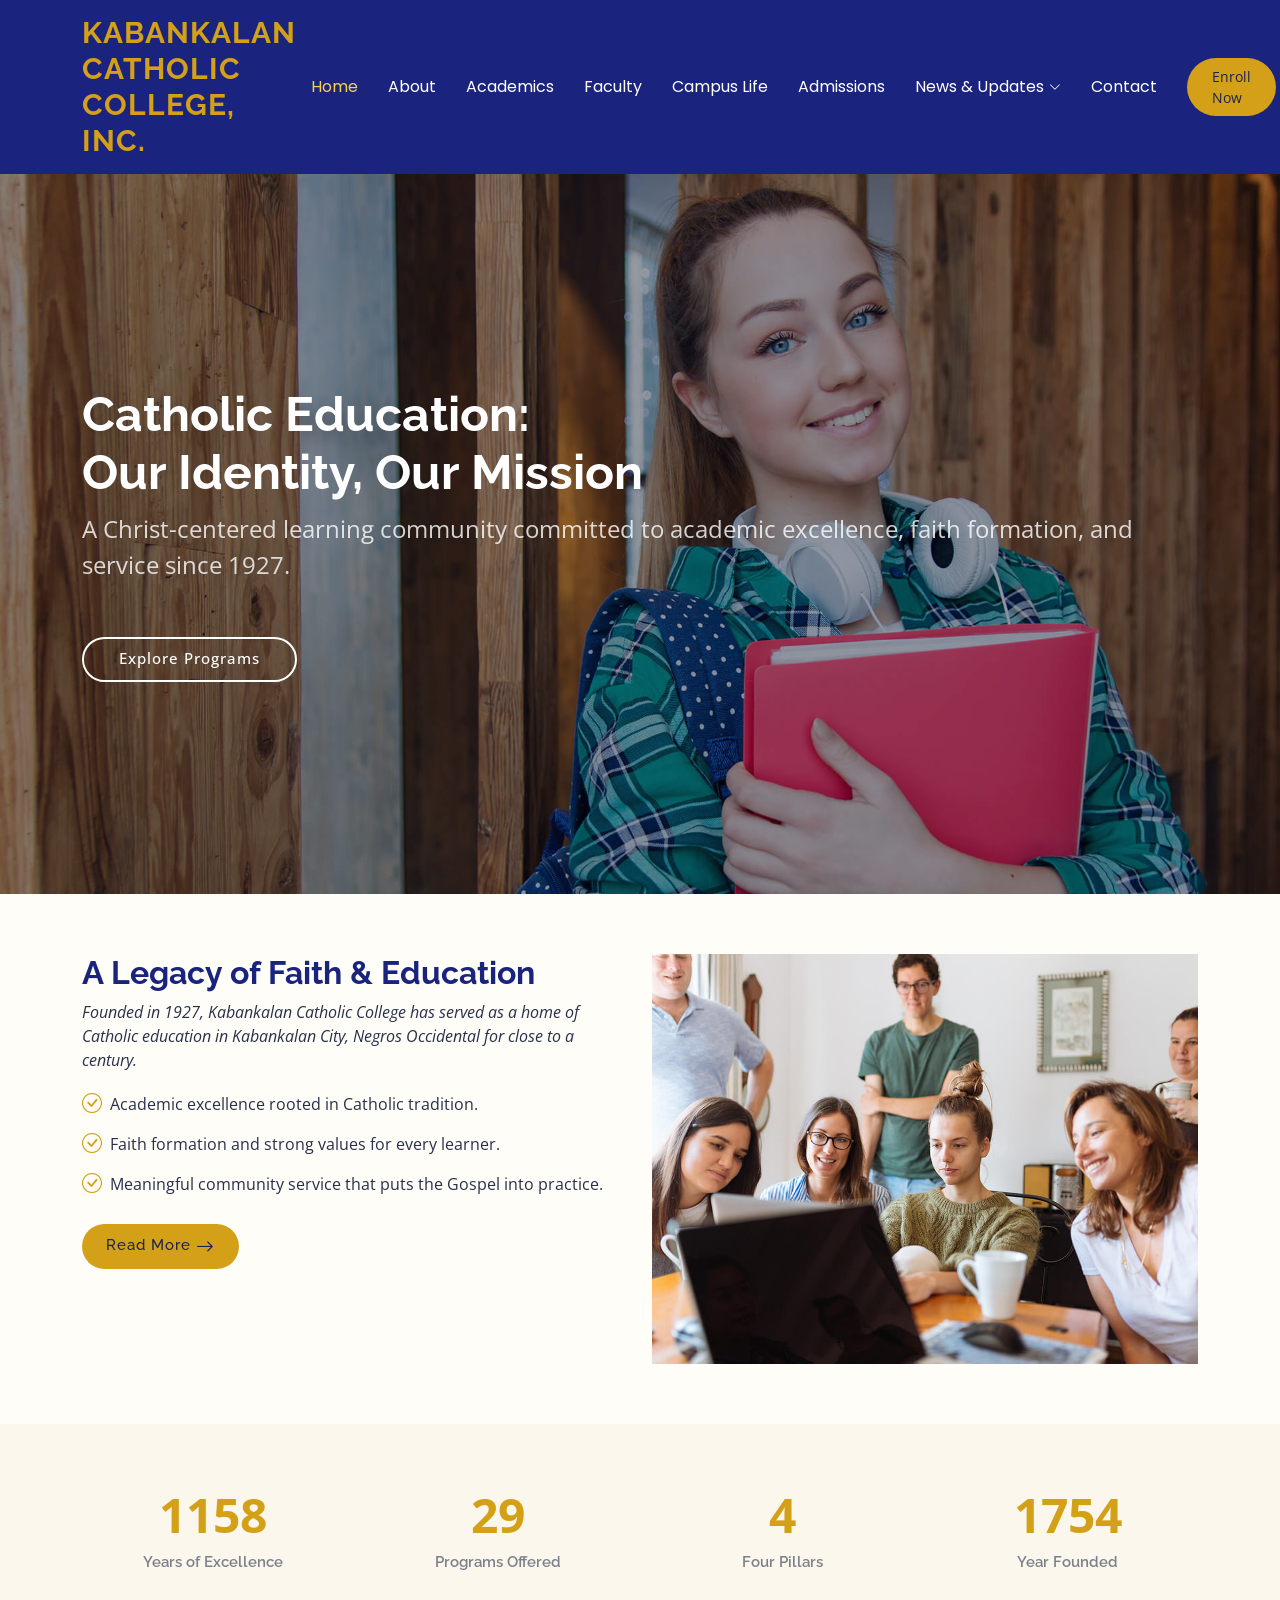
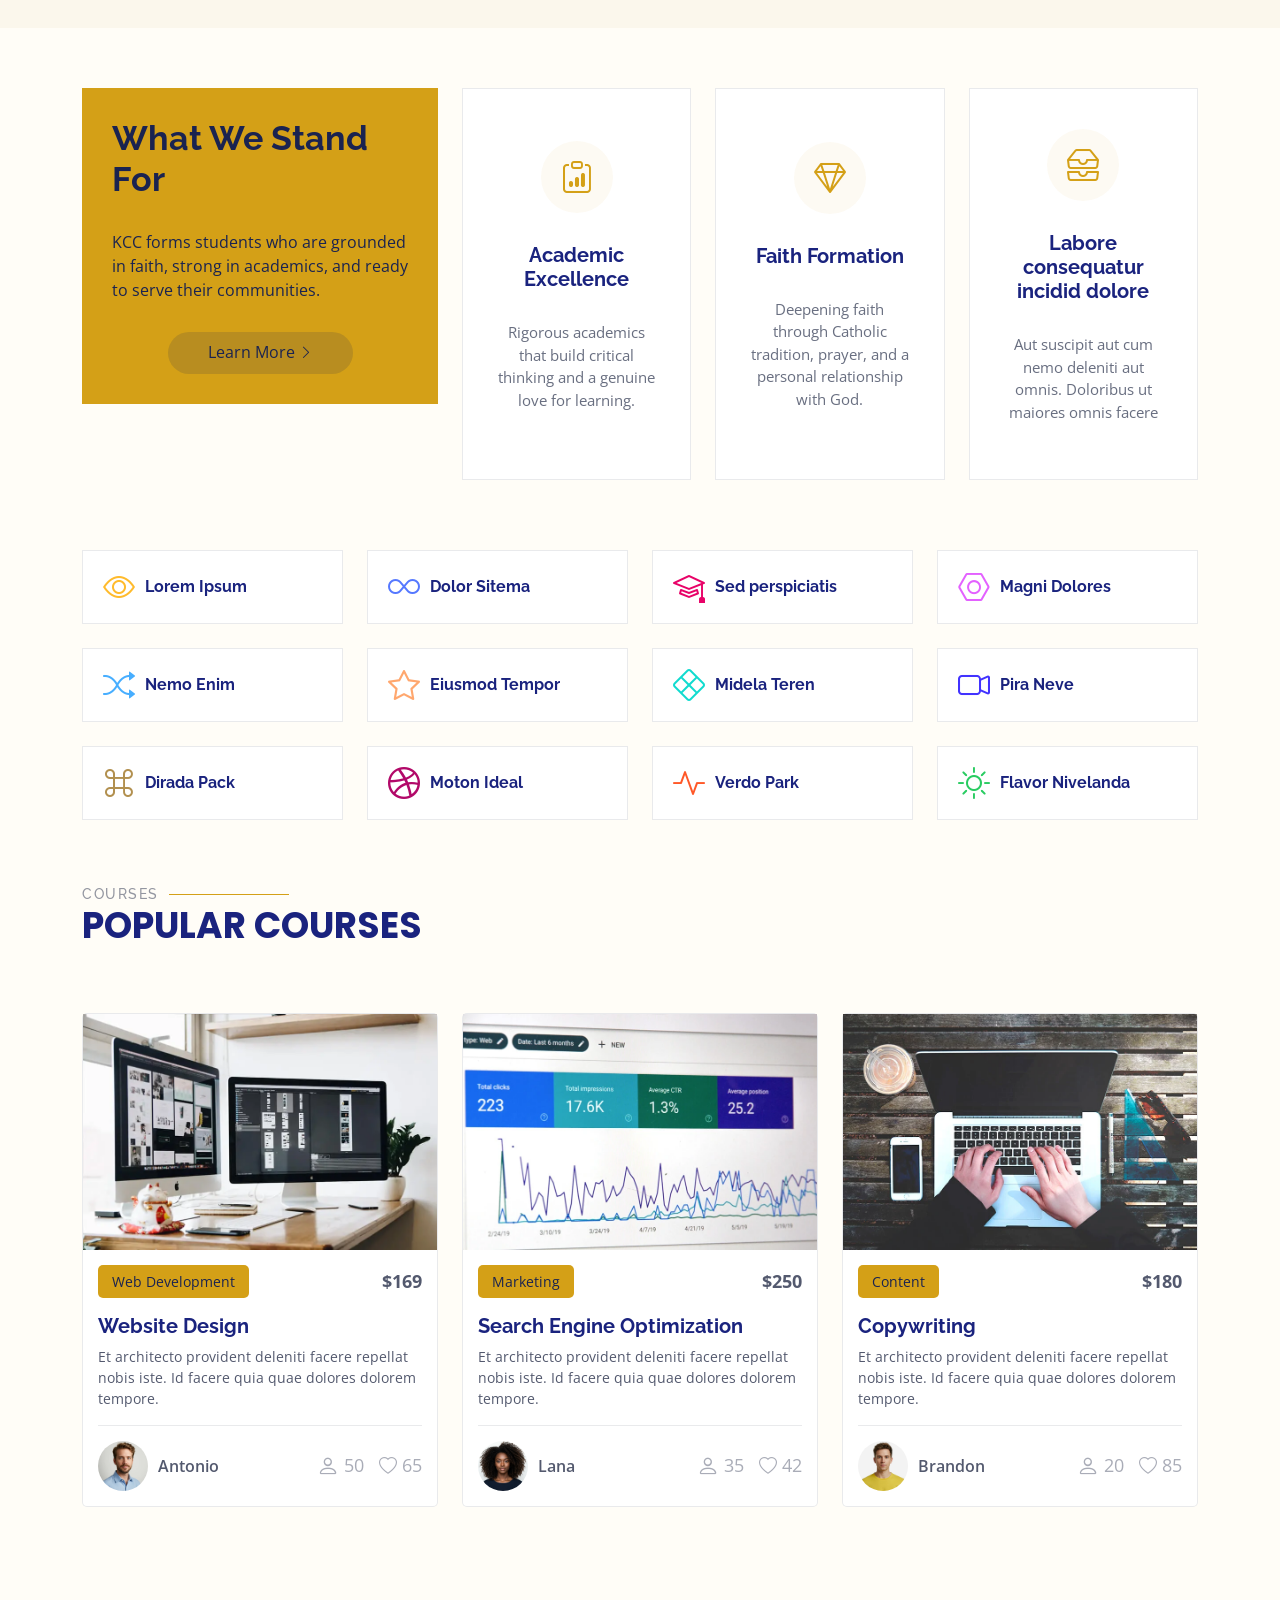
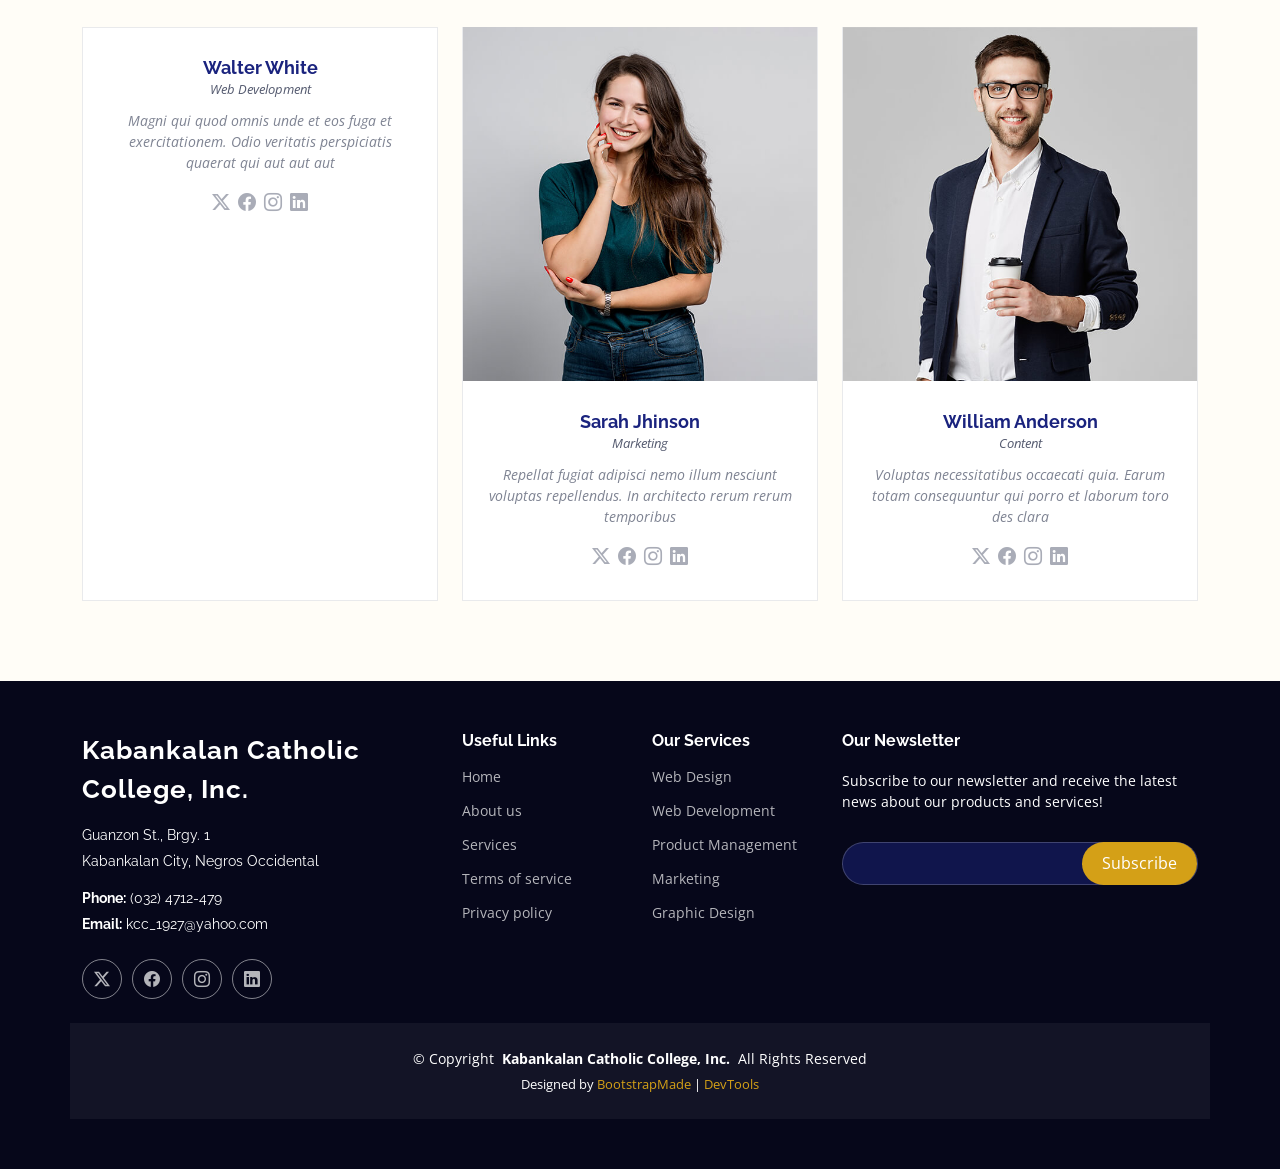
==== commit c2a0c55a: "changing the information each page" ====
--- a/index.html
+++ b/index.html
@@ -4,7 +4,7 @@
 <head>
   <meta charset="utf-8">
   <meta content="width=device-width, initial-scale=1.0" name="viewport">
-  <title>Index - Mentor Bootstrap Template</title>
+  <title>Kabankalan Catholic College, Inc.</title>
   <meta name="description" content="">
   <meta name="keywords" content="">
 
@@ -51,25 +51,25 @@
         <ul>
           <li><a href="index.html" class="active">Home<br></a></li>
           <li><a href="about.html">About</a></li>
-          <li><a href="courses.html">Courses</a></li>
-          <li><a href="trainers.html">Trainers</a></li>
-          <li><a href="events.html">Events</a></li>
-          <li><a href="pricing.html">Pricing</a></li>
-          <li class="dropdown"><a href="#"><span>Dropdown</span> <i class="bi bi-chevron-down toggle-dropdown"></i></a>
+          <li><a href="courses.html">Academics</a></li>
+          <li><a href="trainers.html">Faculty</a></li>
+          <li><a href="events.html">Campus Life</a></li>
+          <li><a href="pricing.html">Admissions</a></li>
+          <li class="dropdown"><a href="events.html"><span>News &amp; Updates</span> <i class="bi bi-chevron-down toggle-dropdown"></i></a>
             <ul>
-              <li><a href="#">Dropdown 1</a></li>
-              <li class="dropdown"><a href="#"><span>Deep Dropdown</span> <i class="bi bi-chevron-down toggle-dropdown"></i></a>
+              <li><a href="about.html">About KCC</a></li>
+              <li class="dropdown"><a href="courses.html"><span>Academic Programs</span> <i class="bi bi-chevron-down toggle-dropdown"></i></a>
                 <ul>
-                  <li><a href="#">Deep Dropdown 1</a></li>
-                  <li><a href="#">Deep Dropdown 2</a></li>
-                  <li><a href="#">Deep Dropdown 3</a></li>
-                  <li><a href="#">Deep Dropdown 4</a></li>
-                  <li><a href="#">Deep Dropdown 5</a></li>
+                  <li><a href="courses.html">College Programs</a></li>
+                  <li><a href="pricing.html">Senior High School</a></li>
+                  <li><a href="pricing.html">Basic Education</a></li>
+                  <li><a href="contact.html">Admissions</a></li>
+                  <li><a href="contact.html">Contact KCC</a></li>
                 </ul>
               </li>
-              <li><a href="#">Dropdown 2</a></li>
-              <li><a href="#">Dropdown 3</a></li>
-              <li><a href="#">Dropdown 4</a></li>
+              <li><a href="events.html">News &amp; Updates</a></li>
+              <li><a href="events.html">Campus Life</a></li>
+              <li><a href="contact.html">Contact KCC</a></li>
             </ul>
           </li>
           <li><a href="contact.html">Contact</a></li>
@@ -77,7 +77,7 @@
         <i class="mobile-nav-toggle d-xl-none bi bi-list"></i>
       </nav>
 
-      <a class="btn-getstarted" href="courses.html">Get Started</a>
+      <a class="btn-getstarted" href="contact.html">Enroll Now</a>
 
     </div>
   </header>
@@ -90,10 +90,10 @@
       <img src="assets/img/hero-bg.jpg" alt="" data-aos="fade-in">
 
       <div class="container">
-        <h2 data-aos="fade-up" data-aos-delay="100">Learning Today,<br>Leading Tomorrow</h2>
-        <p data-aos="fade-up" data-aos-delay="200">We are team of talented designers making websites with Bootstrap</p>
+        <h2 data-aos="fade-up" data-aos-delay="100">Catholic Education:<br>Our Identity, Our Mission</h2>
+        <p data-aos="fade-up" data-aos-delay="200">A Christ-centered learning community committed to academic excellence, faith formation, and service since 1927.</p>
         <div class="d-flex mt-4" data-aos="fade-up" data-aos-delay="300">
-          <a href="courses.html" class="btn-get-started">Get Started</a>
+          <a href="courses.html" class="btn-get-started">Explore Programs</a>
         </div>
       </div>
 
@@ -111,15 +111,14 @@
           </div>
 
           <div class="col-lg-6 order-2 order-lg-1 content" data-aos="fade-up" data-aos-delay="200">
-            <h3>Voluptatem dignissimos provident quasi corporis</h3>
+            <h3>A Legacy of Faith &amp; Education</h3>
             <p class="fst-italic">
-              Lorem ipsum dolor sit amet, consectetur adipiscing elit, sed do eiusmod tempor incididunt ut labore et dolore
-              magna aliqua.
+              Founded in 1927, Kabankalan Catholic College has served as a home of Catholic education in Kabankalan City, Negros Occidental for close to a century.
             </p>
             <ul>
-              <li><i class="bi bi-check-circle"></i> <span>Ullamco laboris nisi ut aliquip ex ea commodo consequat.</span></li>
-              <li><i class="bi bi-check-circle"></i> <span>Duis aute irure dolor in reprehenderit in voluptate velit.</span></li>
-              <li><i class="bi bi-check-circle"></i> <span>Ullamco laboris nisi ut aliquip ex ea commodo consequat. Duis aute irure dolor in reprehenderit in voluptate trideta storacalaperda mastiro dolore eu fugiat nulla pariatur.</span></li>
+              <li><i class="bi bi-check-circle"></i> <span>Academic excellence rooted in Catholic tradition.</span></li>
+              <li><i class="bi bi-check-circle"></i> <span>Faith formation and strong values for every learner.</span></li>
+              <li><i class="bi bi-check-circle"></i> <span>Meaningful community service that puts the Gospel into practice.</span></li>
             </ul>
             <a href="#" class="read-more"><span>Read More</span><i class="bi bi-arrow-right"></i></a>
           </div>
@@ -140,28 +139,28 @@
           <div class="col-lg-3 col-md-6">
             <div class="stats-item text-center w-100 h-100">
               <span data-purecounter-start="0" data-purecounter-end="1232" data-purecounter-duration="1" class="purecounter"></span>
-              <p>Students</p>
+              <p>Years of Excellence</p>
             </div>
           </div><!-- End Stats Item -->
 
           <div class="col-lg-3 col-md-6">
             <div class="stats-item text-center w-100 h-100">
-              <span data-purecounter-start="0" data-purecounter-end="64" data-purecounter-duration="1" class="purecounter"></span>
-              <p>Courses</p>
+              <span data-purecounter-start="0" data-purecounter-end="32" data-purecounter-duration="1" class="purecounter"></span>
+              <p>Programs Offered</p>
             </div>
           </div><!-- End Stats Item -->
 
           <div class="col-lg-3 col-md-6">
             <div class="stats-item text-center w-100 h-100">
-              <span data-purecounter-start="0" data-purecounter-end="42" data-purecounter-duration="1" class="purecounter"></span>
-              <p>Events</p>
+              <span data-purecounter-start="0" data-purecounter-end="4" data-purecounter-duration="1" class="purecounter"></span>
+              <p>Four Pillars</p>
             </div>
           </div><!-- End Stats Item -->
 
           <div class="col-lg-3 col-md-6">
             <div class="stats-item text-center w-100 h-100">
-              <span data-purecounter-start="0" data-purecounter-end="24" data-purecounter-duration="1" class="purecounter"></span>
-              <p>Trainers</p>
+              <span data-purecounter-start="0" data-purecounter-end="1927" data-purecounter-duration="1" class="purecounter"></span>
+              <p>Year Founded</p>
             </div>
           </div><!-- End Stats Item -->
 
@@ -180,10 +179,9 @@
 
           <div class="col-lg-4" data-aos="fade-up" data-aos-delay="100">
             <div class="why-box">
-              <h3>Why Choose Our Products?</h3>
+              <h3>What We Stand For</h3>
               <p>
-                Lorem ipsum dolor sit amet, consectetur adipiscing elit, sed do eiusmod tempor incididunt ut labore et dolore magna aliqua. Duis aute irure dolor in reprehenderit
-                Asperiores dolores sed et. Tenetur quia eos. Autem tempore quibusdam vel necessitatibus optio ad corporis.
+                KCC forms students who are grounded in faith, strong in academics, and ready to serve their communities.
               </p>
               <div class="text-center">
                 <a href="#" class="more-btn"><span>Learn More</span> <i class="bi bi-chevron-right"></i></a>
@@ -197,16 +195,16 @@
               <div class="col-xl-4">
                 <div class="icon-box d-flex flex-column justify-content-center align-items-center">
                   <i class="bi bi-clipboard-data"></i>
-                  <h4>Corporis voluptates officia eiusmod</h4>
-                  <p>Consequuntur sunt aut quasi enim aliquam quae harum pariatur laboris nisi ut aliquip</p>
+                  <h4>Academic Excellence</h4>
+                  <p>Rigorous academics that build critical thinking and a genuine love for learning.</p>
                 </div>
               </div><!-- End Icon Box -->
 
               <div class="col-xl-4" data-aos="fade-up" data-aos-delay="300">
                 <div class="icon-box d-flex flex-column justify-content-center align-items-center">
                   <i class="bi bi-gem"></i>
-                  <h4>Ullamco laboris ladore pan</h4>
-                  <p>Excepteur sint occaecat cupidatat non proident, sunt in culpa qui officia deserunt</p>
+                  <h4>Faith Formation</h4>
+                  <p>Deepening faith through Catholic tradition, prayer, and a personal relationship with God.</p>
                 </div>
               </div><!-- End Icon Box -->
 
@@ -499,13 +497,13 @@
       <div class="row gy-4">
         <div class="col-lg-4 col-md-6 footer-about">
           <a href="index.html" class="logo d-flex align-items-center">
-            <span class="sitename">Mentor</span>
+            <span class="sitename">Kabankalan Catholic College, Inc.</span>
           </a>
           <div class="footer-contact pt-3">
-            <p>A108 Adam Street</p>
-            <p>New York, NY 535022</p>
-            <p class="mt-3"><strong>Phone:</strong> <span>+1 5589 55488 55</span></p>
-            <p><strong>Email:</strong> <span>info@example.com</span></p>
+            <p>Guanzon St., Brgy. 1</p>
+            <p>Kabankalan City, Negros Occidental</p>
+            <p class="mt-3"><strong>Phone:</strong> <span>(032) 4712-479</span></p>
+            <p><strong>Email:</strong> <span>kcc_1927@yahoo.com</span></p>
           </div>
           <div class="social-links d-flex mt-4">
             <a href=""><i class="bi bi-twitter-x"></i></a>
@@ -552,7 +550,7 @@
     </div>
 
     <div class="container copyright text-center mt-4">
-      <p>© <span>Copyright</span> <strong class="px-1 sitename">Mentor</strong> <span>All Rights Reserved</span></p>
+      <p>© <span>Copyright</span> <strong class="px-1 sitename">Kabankalan Catholic College, Inc.</strong> <span>All Rights Reserved</span></p>
       <div class="credits">
         <!-- All the links in the footer should remain intact. -->
         <!-- You can delete the links only if you've purchased the pro version. -->
--- a/assets/css/main.css
+++ b/assets/css/main.css
@@ -222,6 +222,12 @@
 # Global Header
 --------------------------------------------------------------*/
 .header {
+  --background-color: #1a237e;
+  --nav-color: #ffffff;
+  --nav-hover-color: #f6d24b;
+  --nav-dropdown-background-color: #fffdf7;
+  --nav-dropdown-color: #1a2350;
+  --nav-dropdown-hover-color: #d4a017;
   color: var(--default-color);
   background-color: var(--background-color);
   padding: 15px 0;
@@ -524,6 +530,11 @@
 # Global Footer
 --------------------------------------------------------------*/
 .footer {
+  --background-color: #06071a;
+  --default-color: #ffffff;
+  --heading-color: #ffffff;
+  --surface-color: #10154c;
+  --contrast-color: #ffffff;
   color: var(--default-color);
   background-color: var(--background-color);
   font-size: 14px;
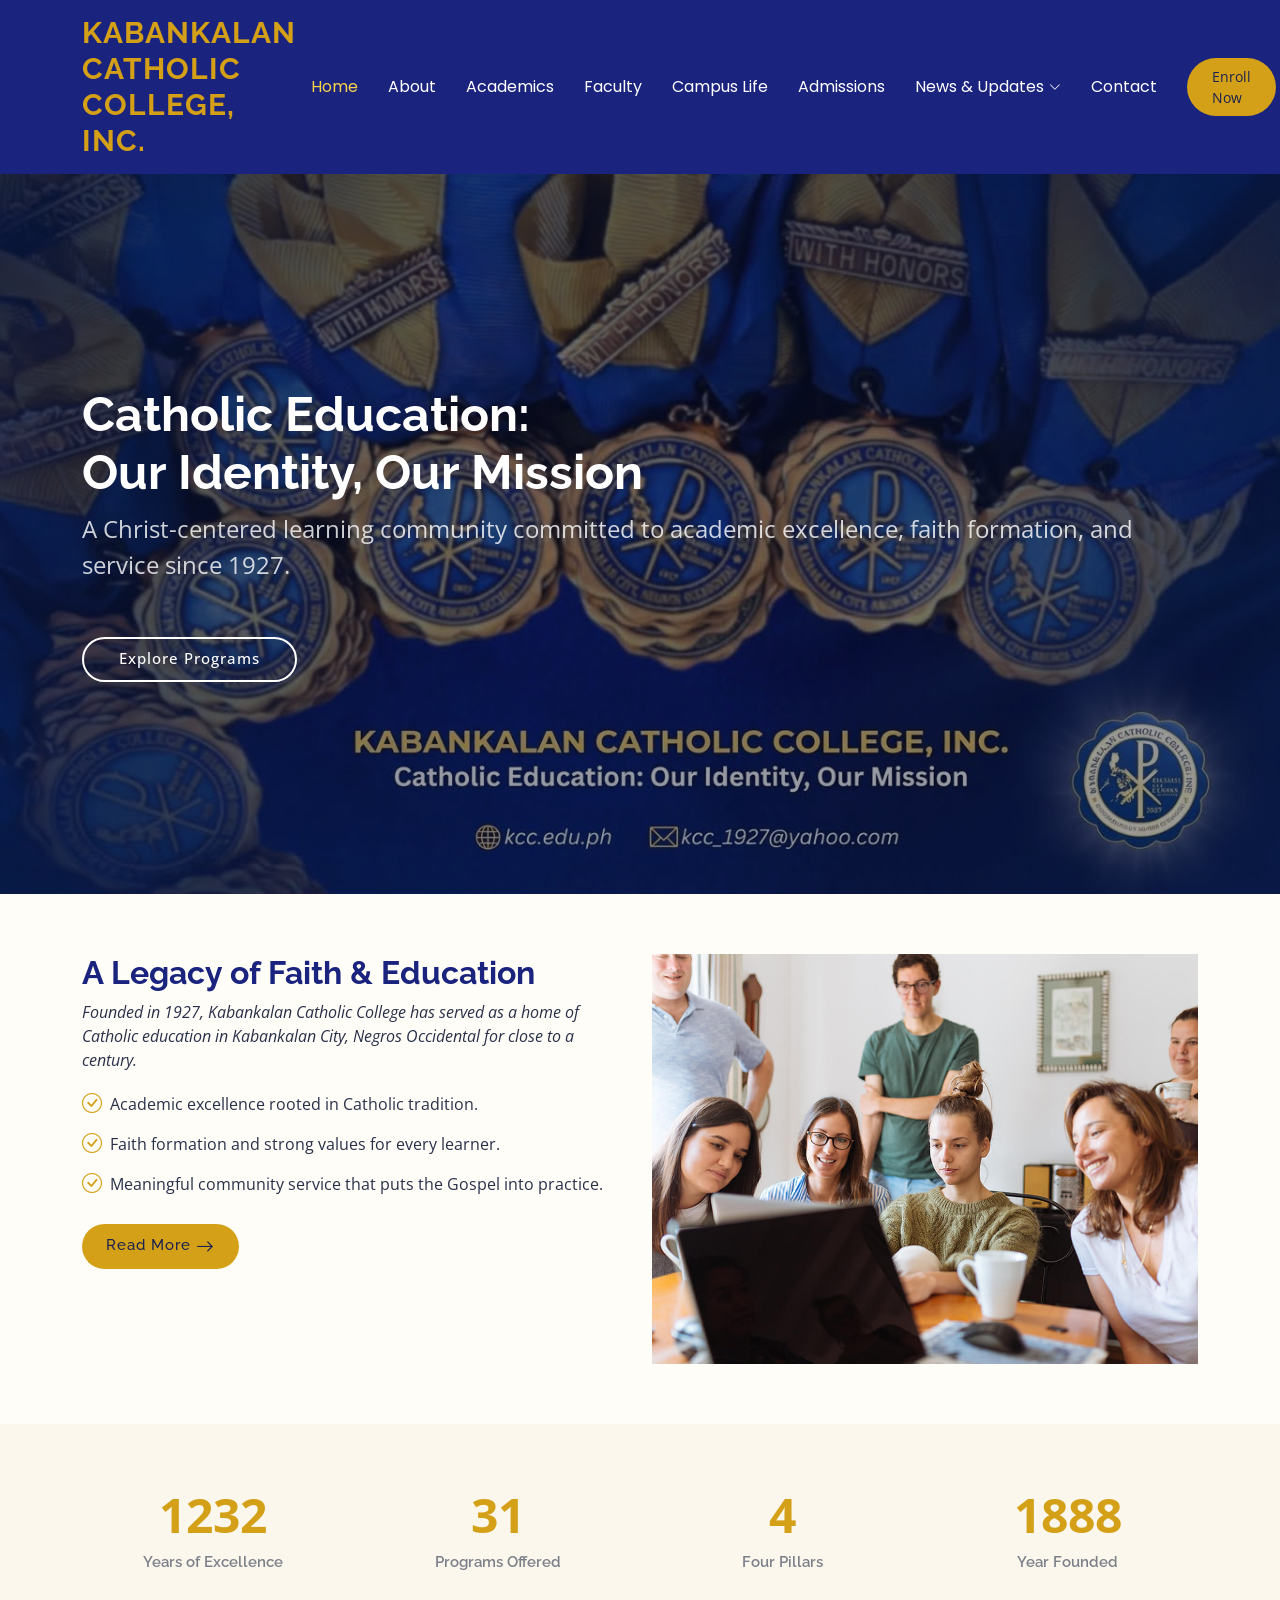
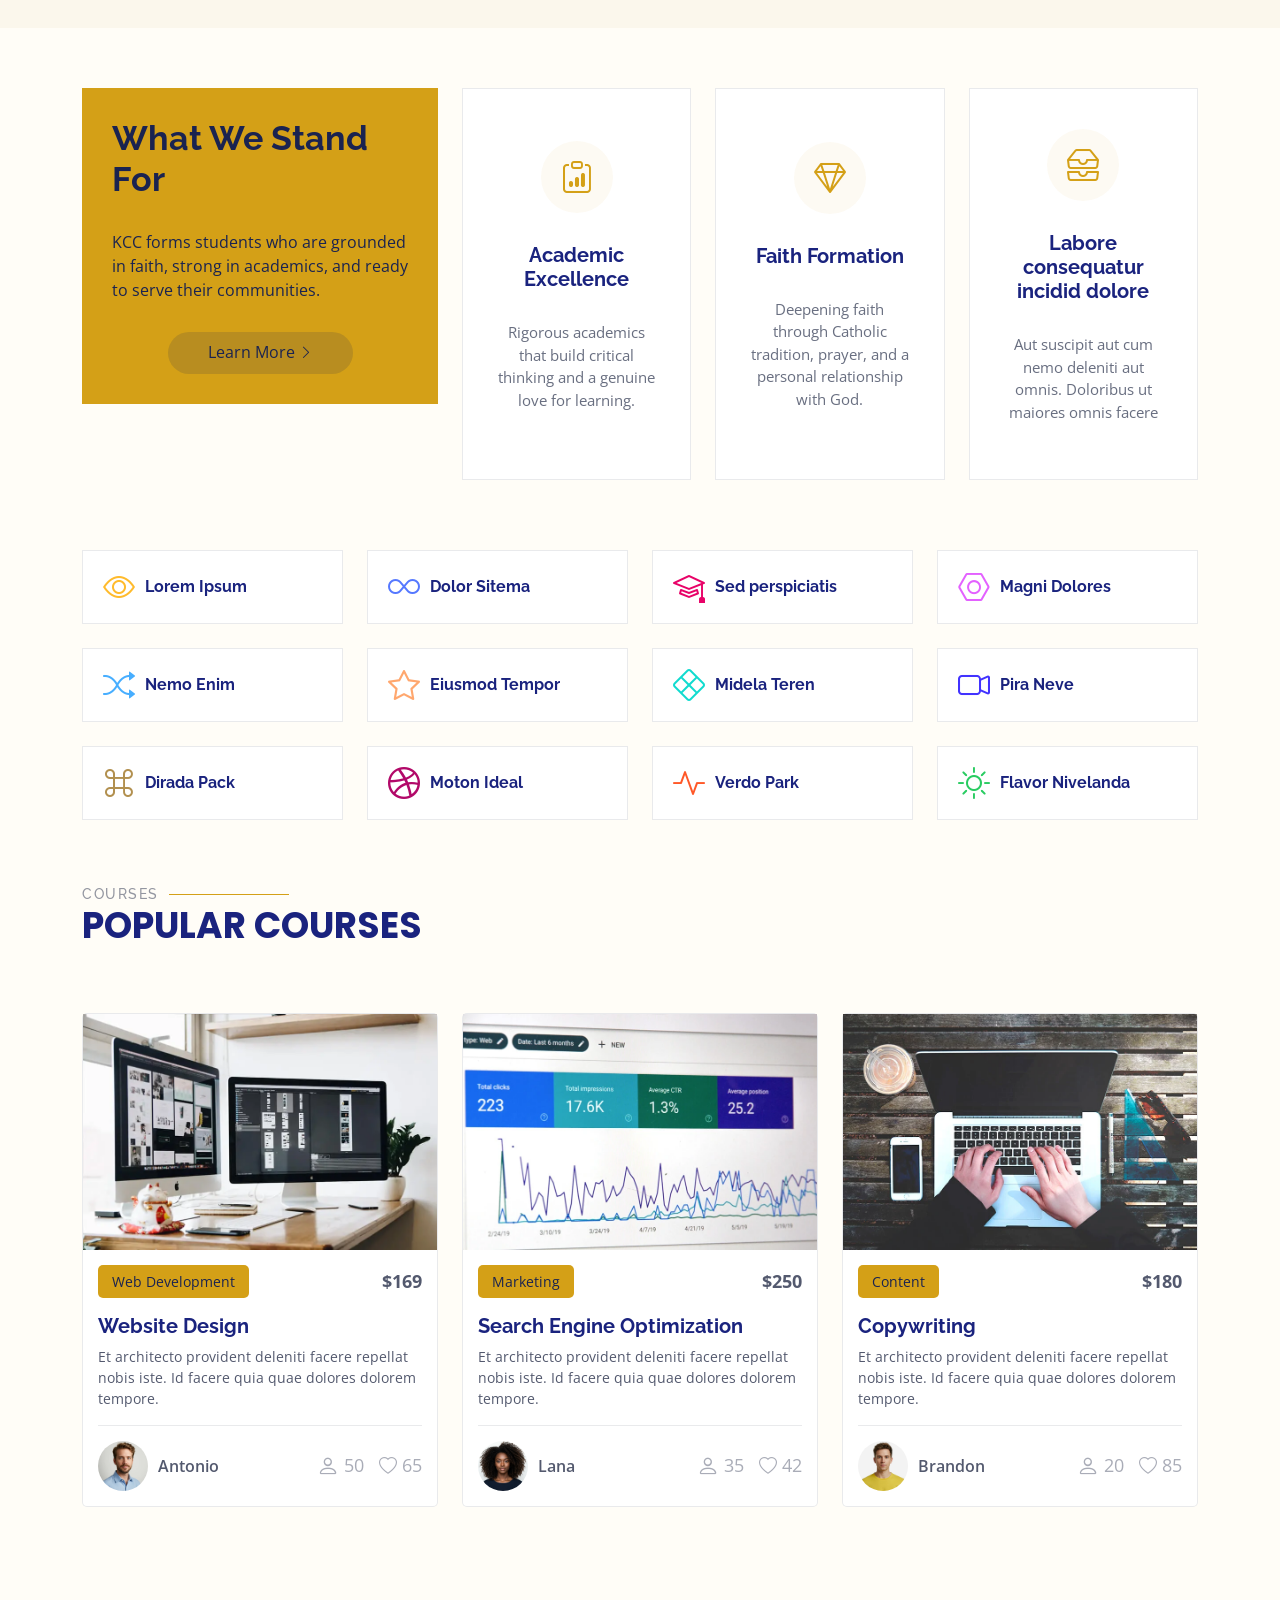
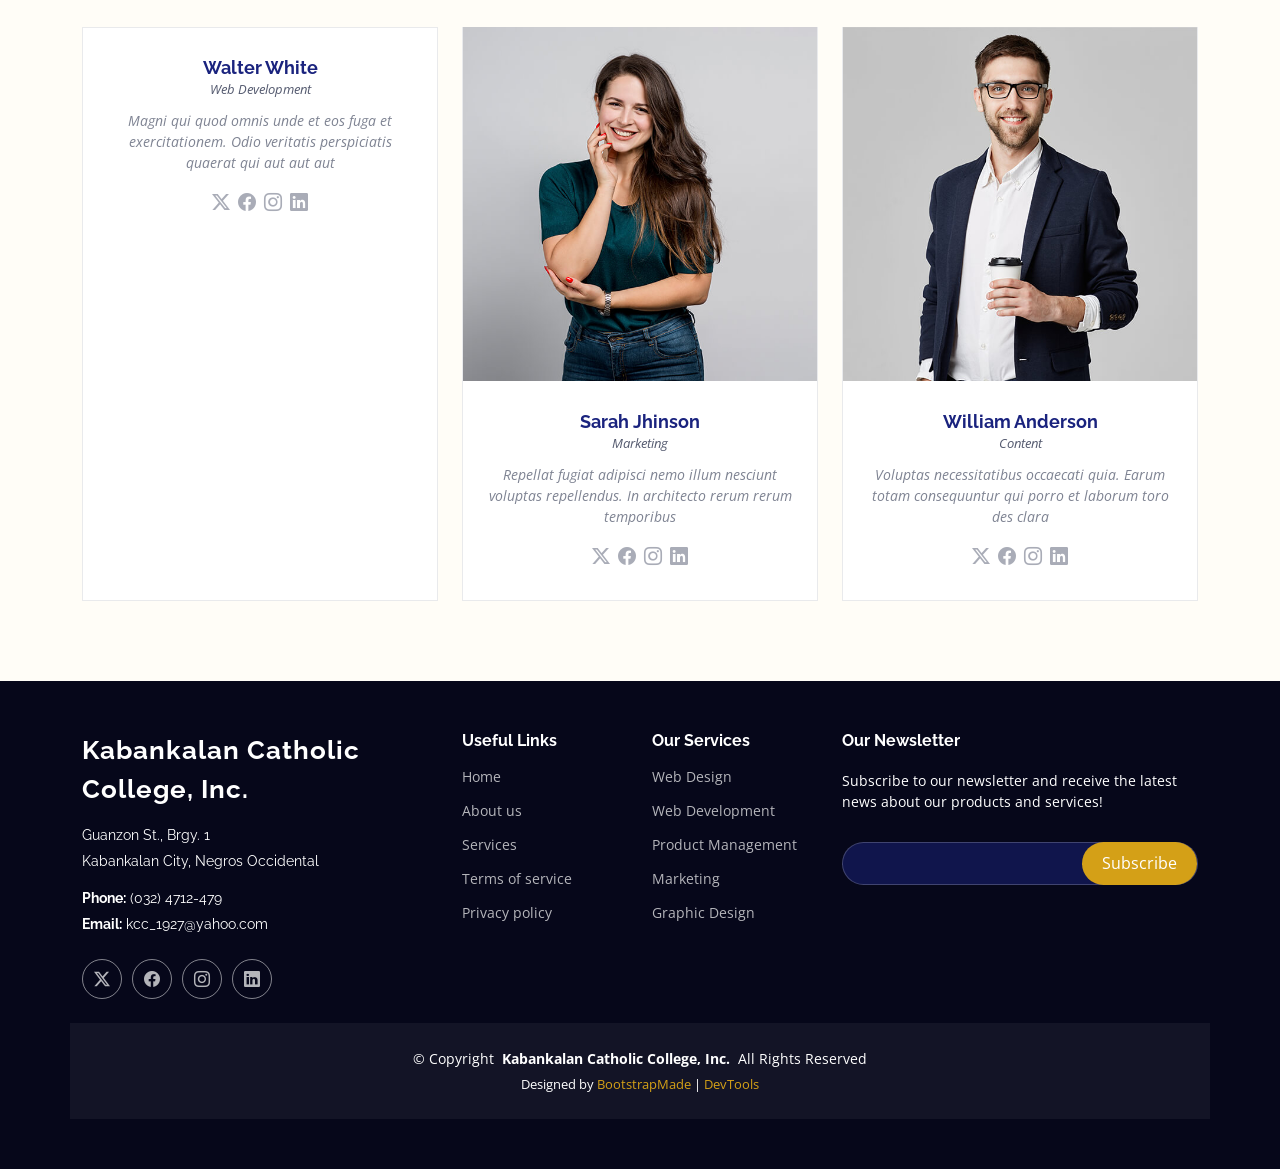
==== commit fbabe6c6: "changing the information" ====
--- a/index.html
+++ b/index.html
@@ -87,7 +87,7 @@
     <!-- Hero Section -->
     <section id="hero" class="hero section dark-background">
 
-      <img src="assets/img/hero-bg.jpg" alt="" data-aos="fade-in">
+      <img src="assets/img/kccbackground.jpeg" alt="" data-aos="fade-in">
 
       <div class="container">
         <h2 data-aos="fade-up" data-aos-delay="100">Catholic Education:<br>Our Identity, Our Mission</h2>
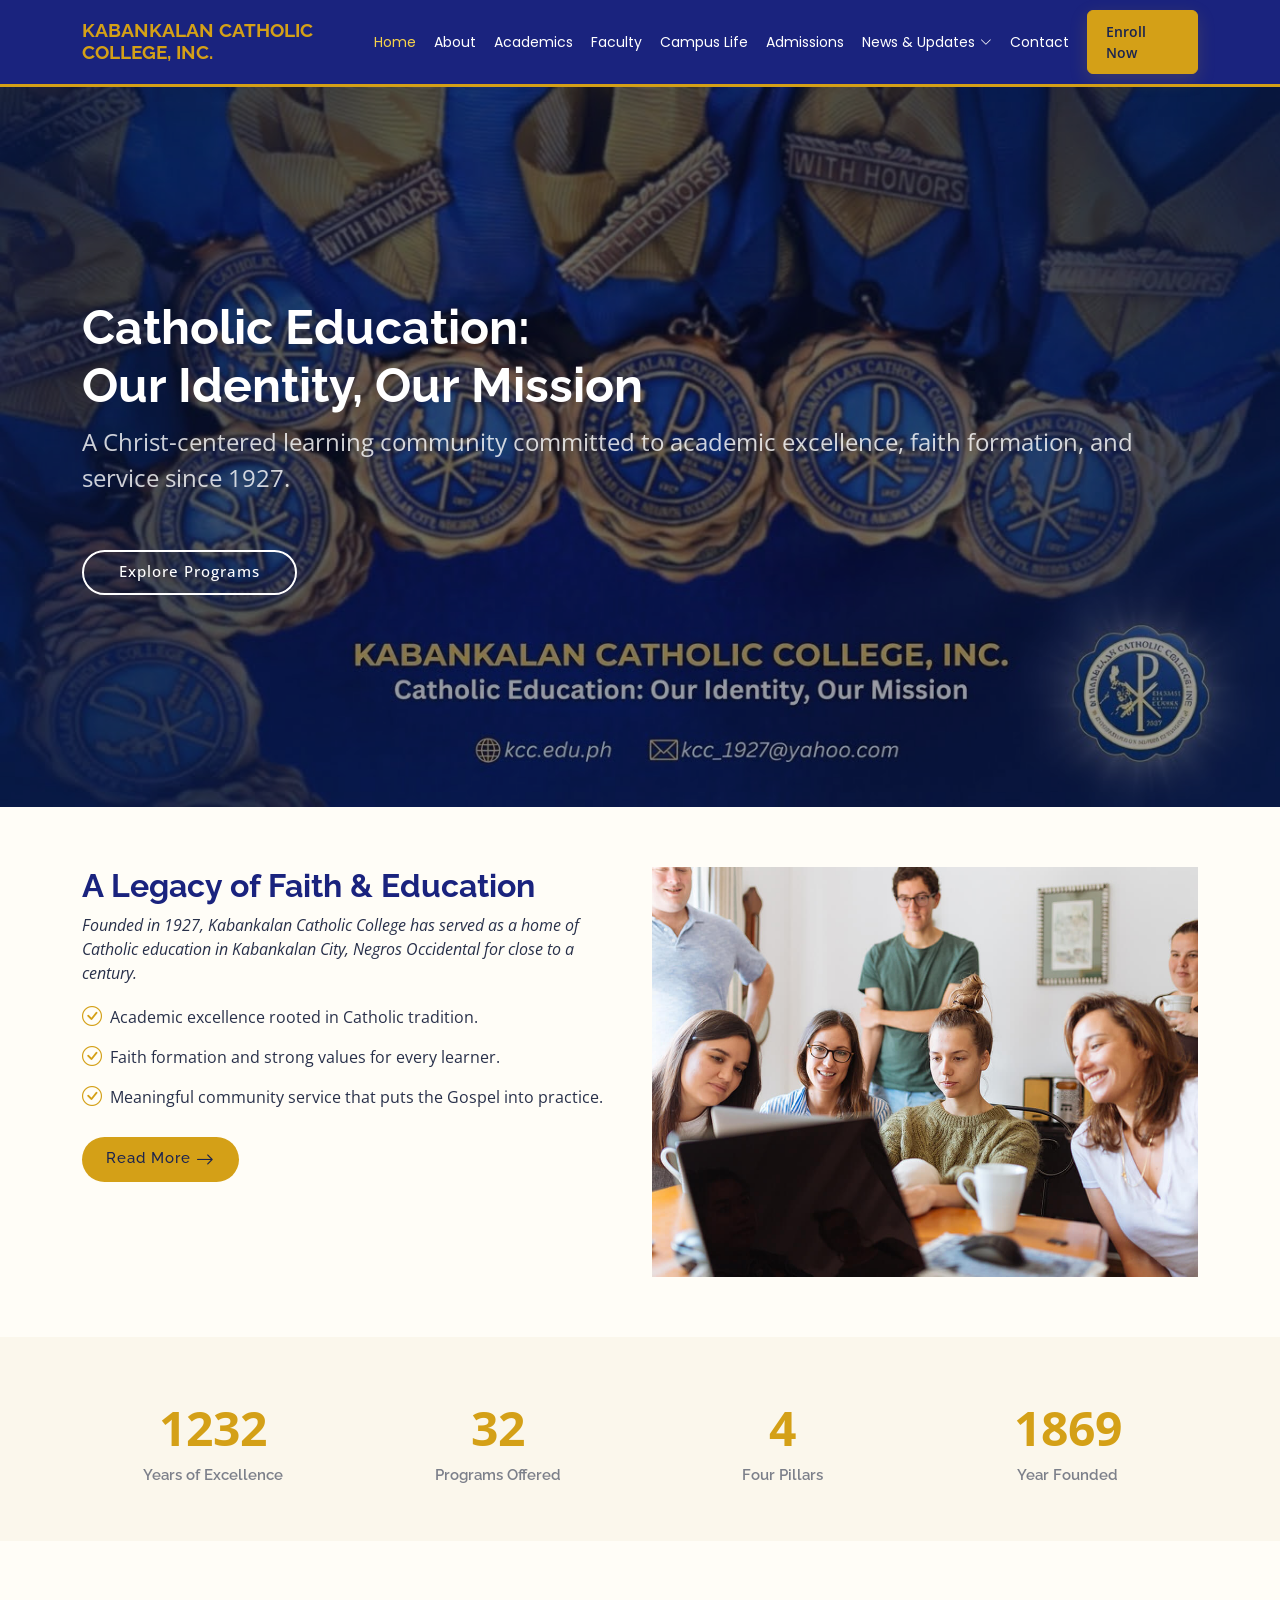
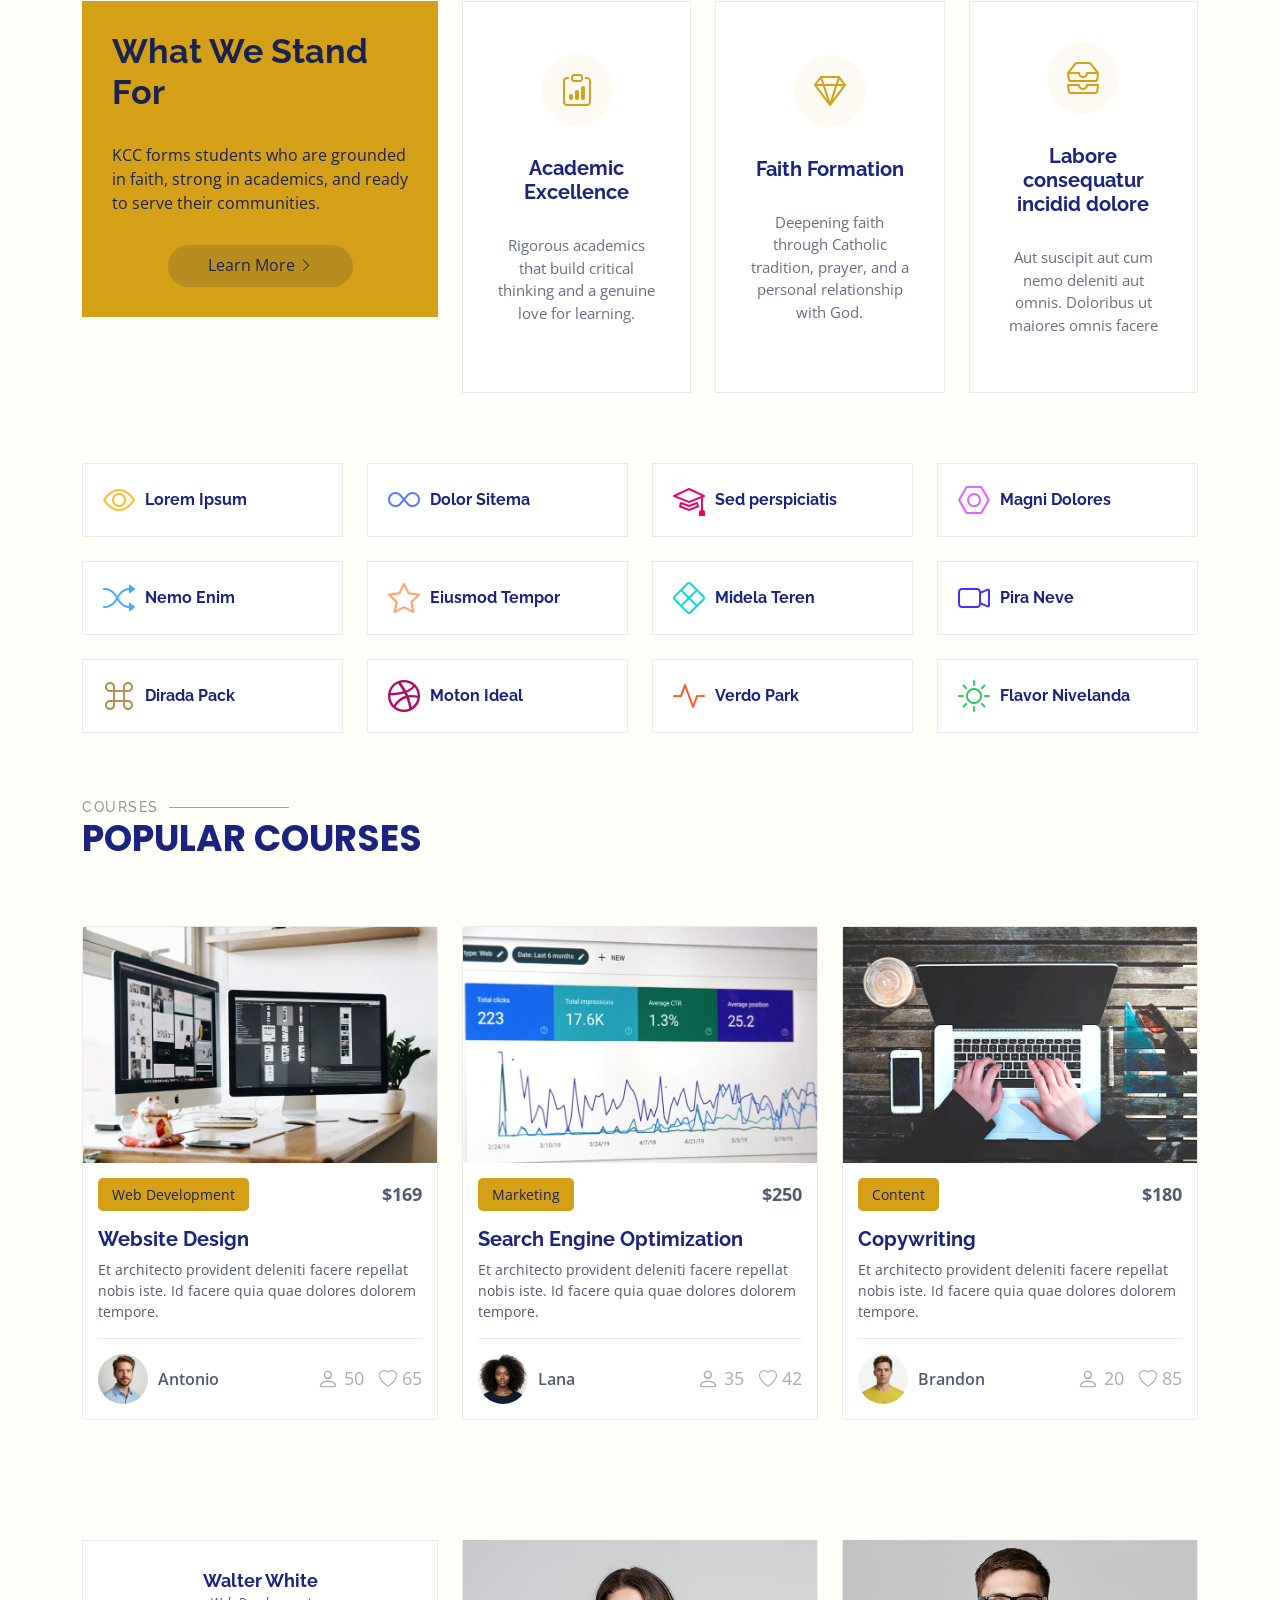
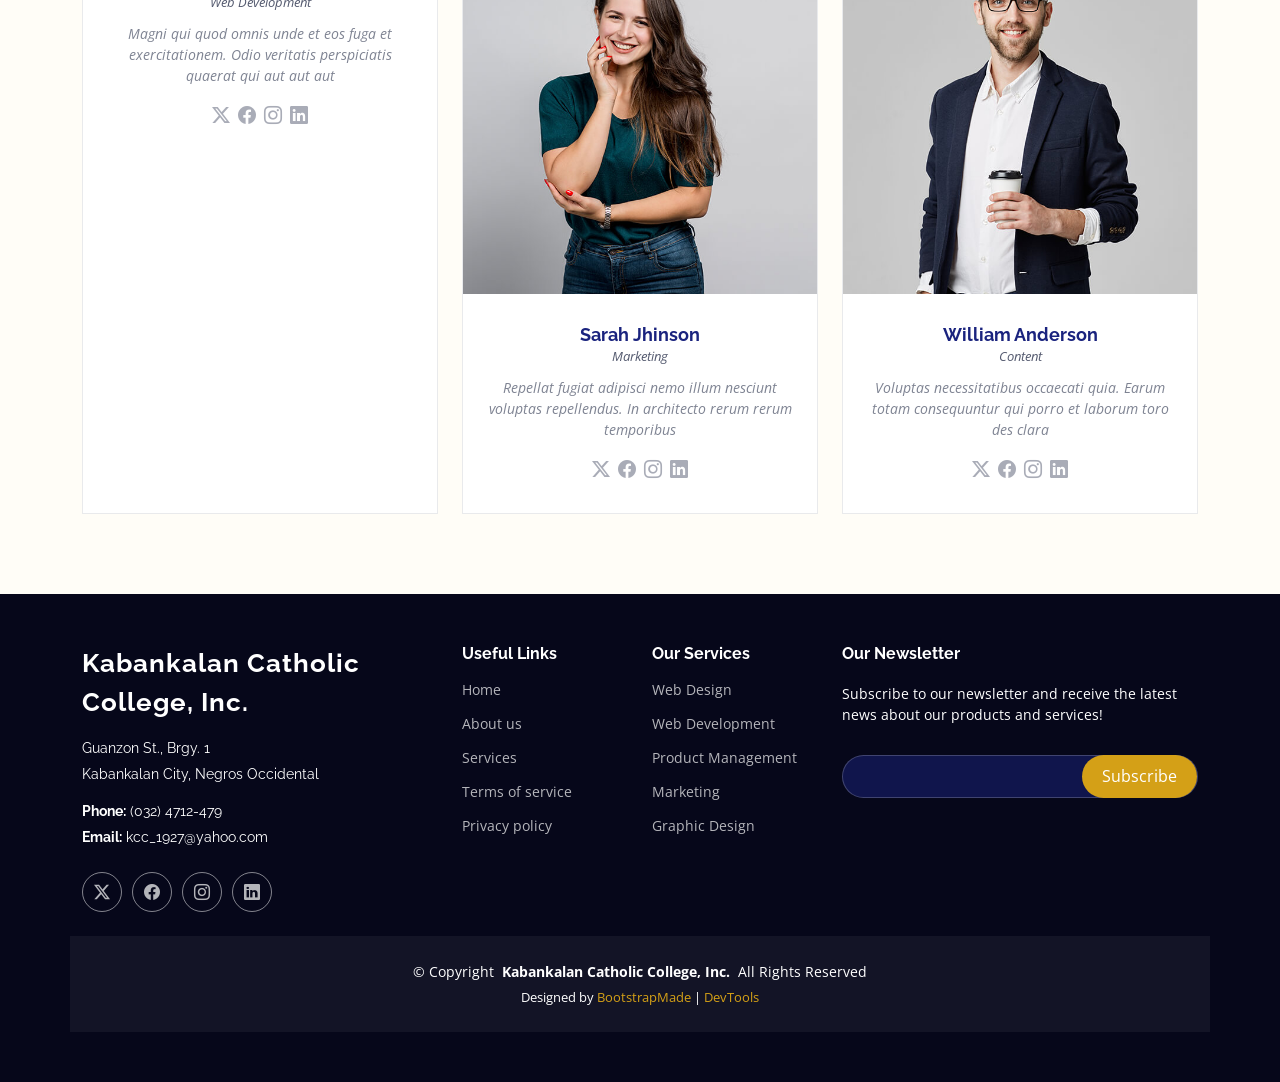
==== commit 74c20b36: "improving the design on header" ====
--- a/index.html
+++ b/index.html
@@ -25,7 +25,7 @@
   <link href="assets/vendor/swiper/swiper-bundle.min.css" rel="stylesheet">
 
   <!-- Main CSS File -->
-  <link href="assets/css/main.css?v=2" rel="stylesheet">
+  <link href="assets/css/main.css?v=3" rel="stylesheet">
 
   <!-- =======================================================
   * Template Name: Mentor
--- a/assets/css/main.css
+++ b/assets/css/main.css
@@ -230,13 +230,16 @@
   --nav-dropdown-hover-color: #d4a017;
   color: var(--default-color);
   background-color: var(--background-color);
-  padding: 15px 0;
+  min-height: 78px;
+  padding: 10px 0;
+  border-bottom: 3px solid var(--accent-color);
   transition: all 0.5s;
   z-index: 997;
 }
 
 .header .logo {
   line-height: 1;
+  max-width: 300px;
 }
 
 .header .logo img {
@@ -245,10 +248,12 @@
 }
 
 .header .logo h1 {
+  max-width: 290px;
+  font-size: 19px;
   font-weight: 700;
-  font-size: 30px;
+  line-height: 1.15;
   margin: 0;
-  letter-spacing: 1px;
+  letter-spacing: 0;
   text-transform: uppercase;
   color: var(--accent-color);
 }
@@ -257,10 +262,14 @@
 .header .btn-getstarted:focus {
   color: var(--contrast-color);
   background: var(--accent-color);
+  min-height: 40px;
   font-size: 14px;
-  padding: 8px 25px;
-  margin: 0 0 0 30px;
-  border-radius: 50px;
+  font-weight: 600;
+  padding: 10px 18px;
+  margin: 0 0 0 18px;
+  border: 1px solid var(--accent-color);
+  border-radius: 6px;
+  box-shadow: 0 6px 18px rgba(212, 160, 23, 0.18);
   transition: 0.3s;
 }
 
@@ -277,8 +286,14 @@
 
   .header .btn-getstarted {
     order: 2;
-    margin: 0 15px 0 0;
-    padding: 6px 15px;
+    min-height: 36px;
+    margin: 0 12px 0 0;
+    padding: 7px 12px;
+  }
+
+  .header .logo h1 {
+    max-width: 220px;
+    font-size: 16px;
   }
 
   .header .navmenu {
@@ -314,8 +329,8 @@
   .navmenu a,
   .navmenu a:focus {
     color: var(--nav-color);
-    padding: 18px 15px;
-    font-size: 16px;
+    padding: 18px 9px;
+    font-size: 14px;
     font-family: var(--nav-font);
     font-weight: 400;
     display: flex;
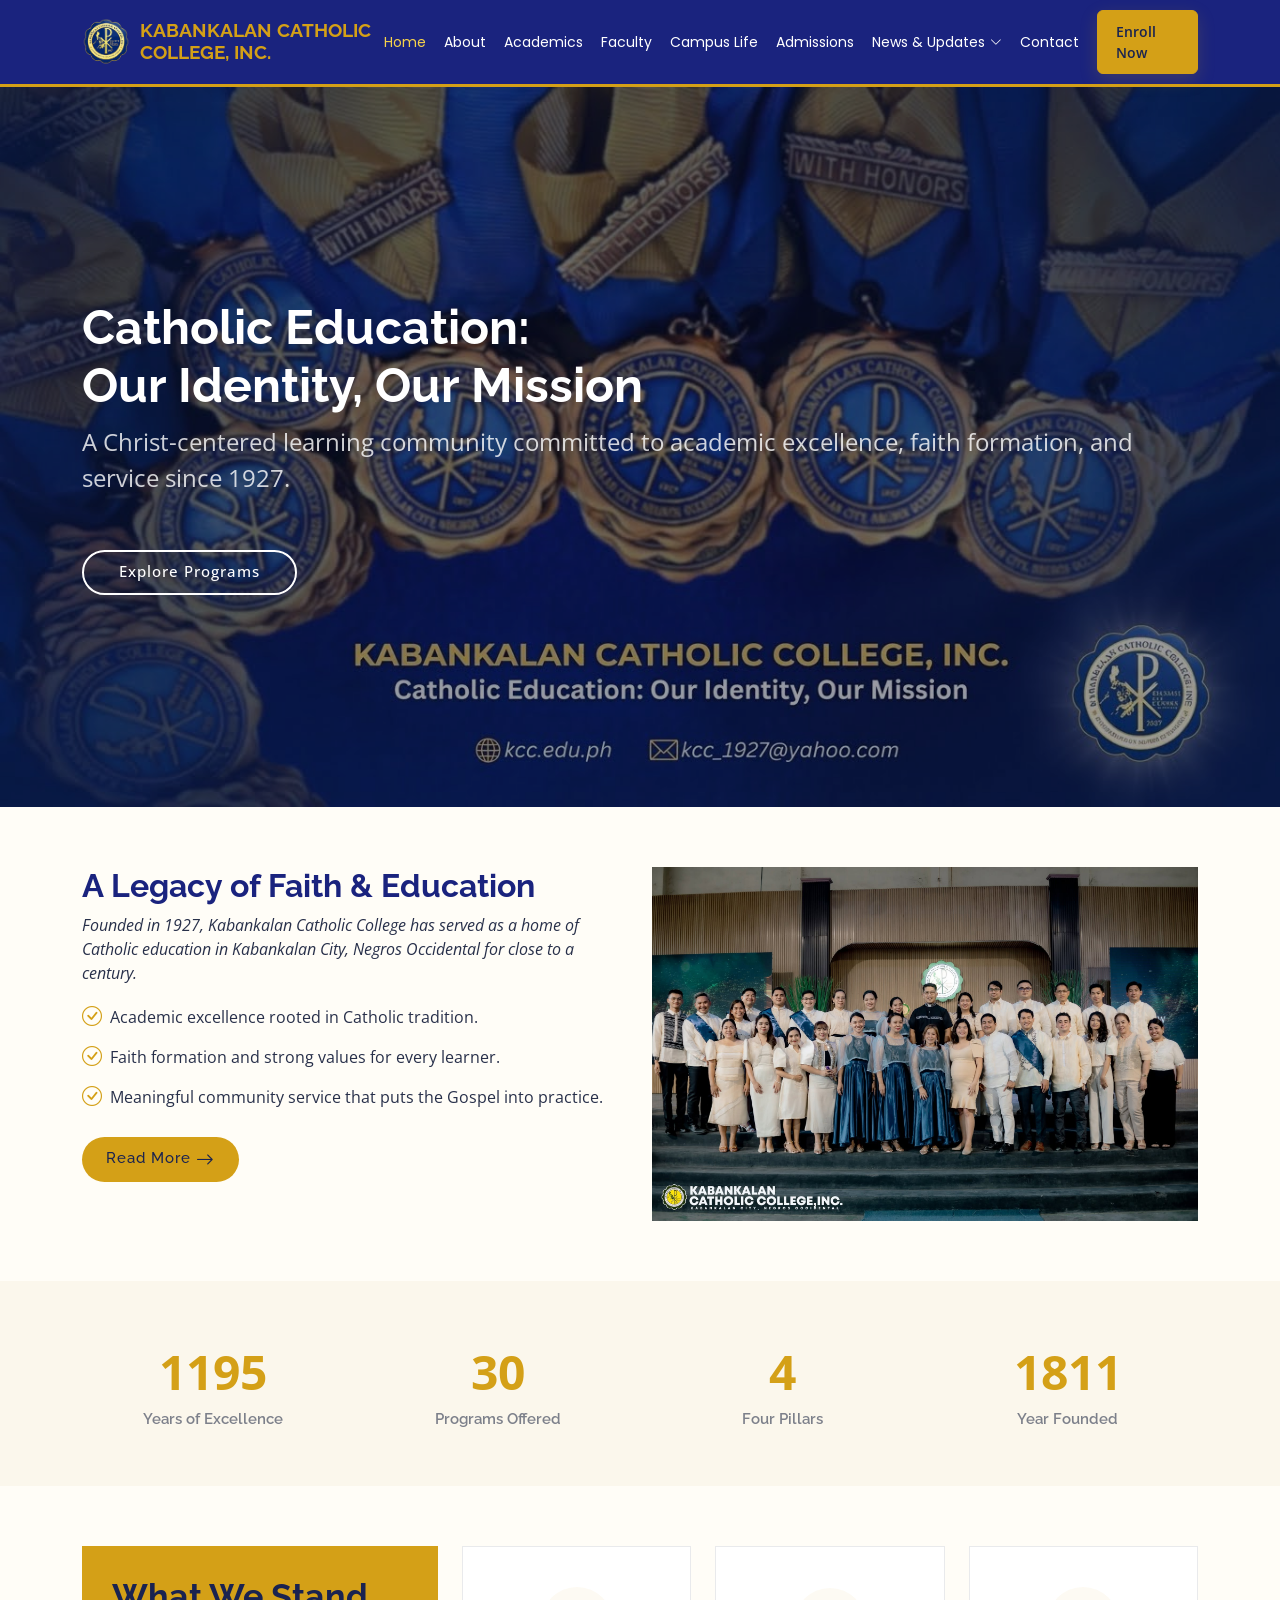
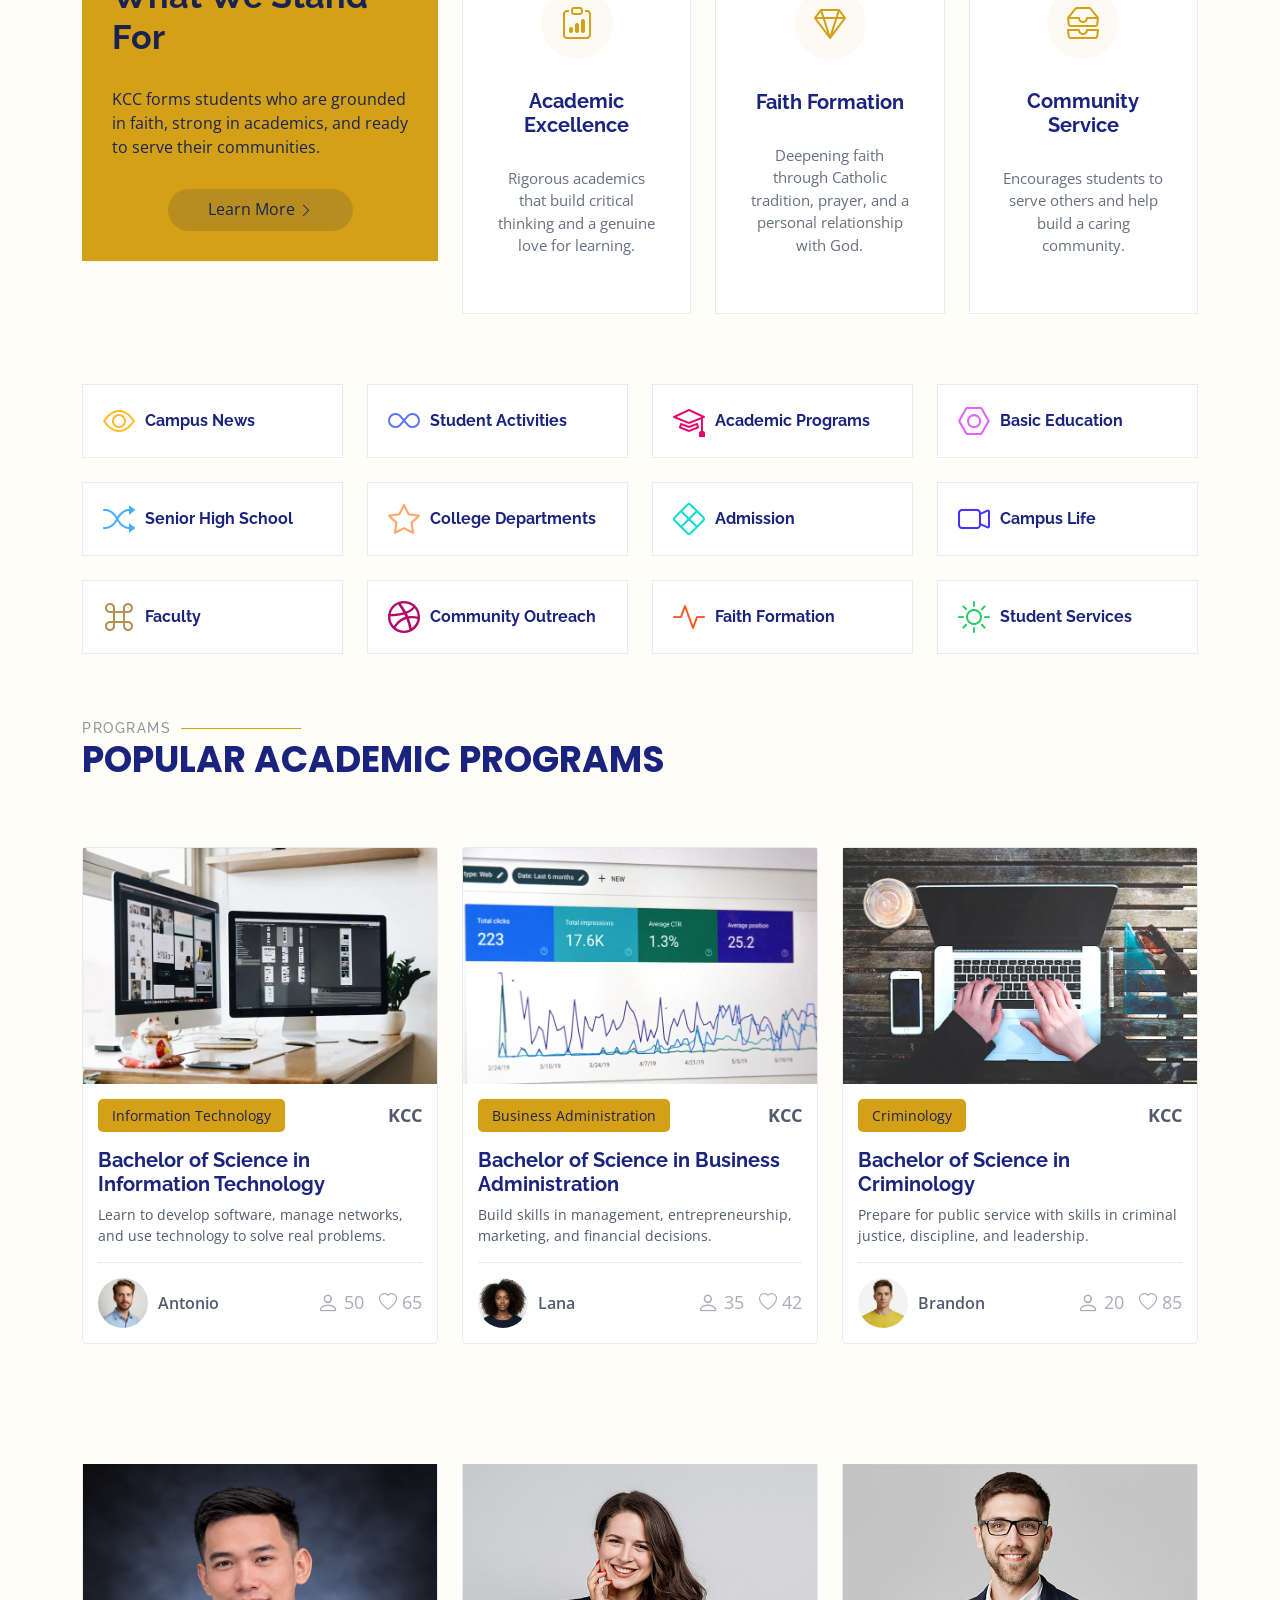
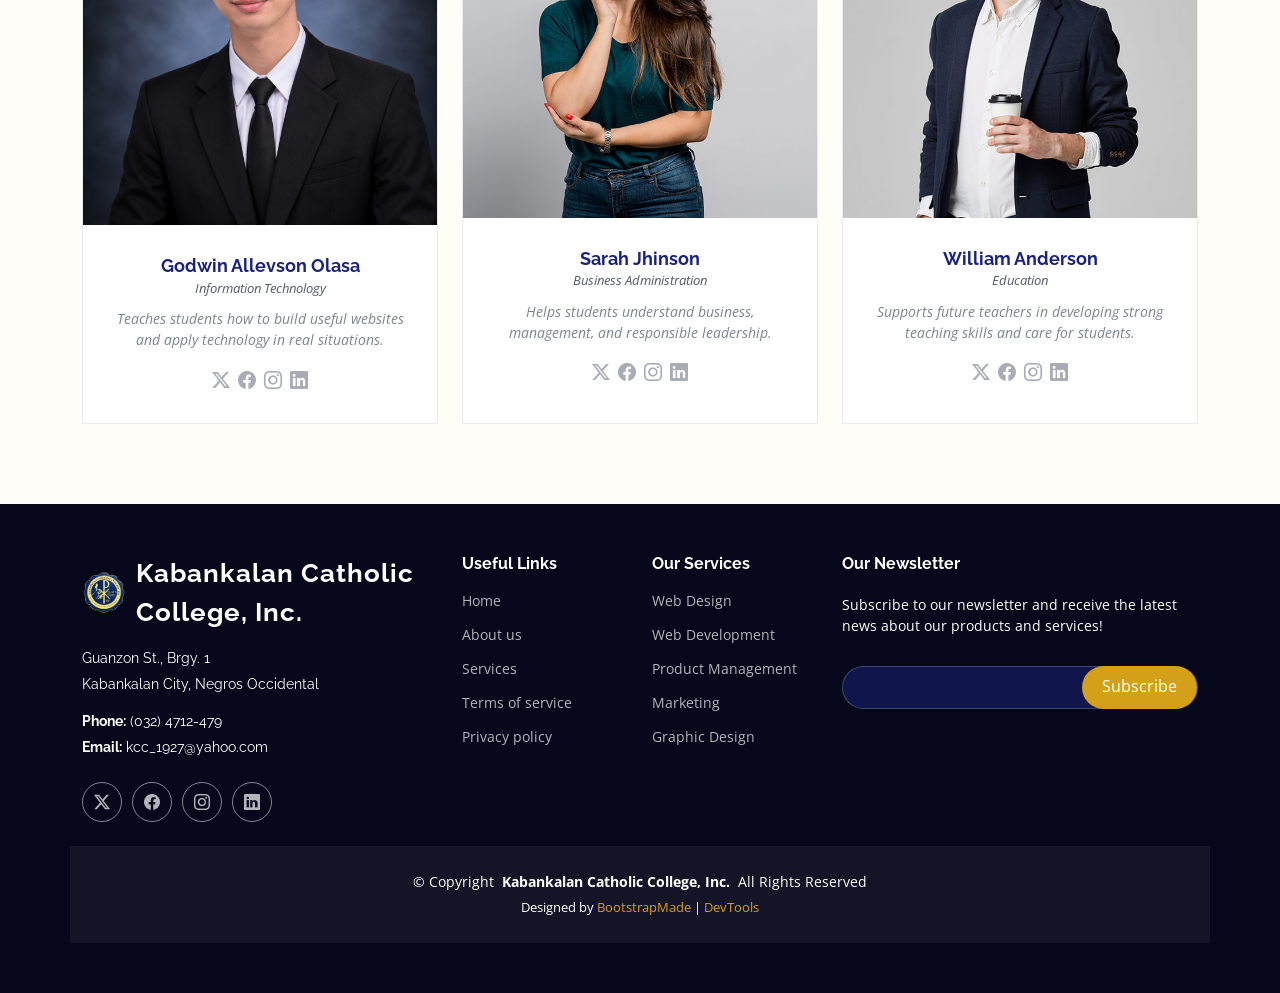
==== commit 0b6c704f: "make the language english" ====
--- a/index.html
+++ b/index.html
@@ -25,7 +25,7 @@
   <link href="assets/vendor/swiper/swiper-bundle.min.css" rel="stylesheet">
 
   <!-- Main CSS File -->
-  <link href="assets/css/main.css?v=3" rel="stylesheet">
+  <link href="assets/css/main.css?v=4" rel="stylesheet">
 
   <!-- =======================================================
   * Template Name: Mentor
@@ -42,8 +42,7 @@
     <div class="container-fluid container-xl position-relative d-flex align-items-center">
 
       <a href="index.html" class="logo d-flex align-items-center me-auto">
-        <!-- Uncomment the line below if you also wish to use an image logo -->
-        <!-- <img src="assets/img/logo.webp" alt=""> -->
+        <img src="assets/img/kcc-logo.png" alt="Kabankalan Catholic College, Inc. logo">
         <h1 class="sitename">Kabankalan Catholic College, Inc.</h1>
       </a>
 
@@ -107,7 +106,7 @@
         <div class="row gy-4">
 
           <div class="col-lg-6 order-1 order-lg-2" data-aos="fade-up" data-aos-delay="100">
-            <img src="assets/img/about.jpg" class="img-fluid" alt="">
+            <img src="assets/img/kccmembers.jpg" class="img-fluid" alt="">
           </div>
 
           <div class="col-lg-6 order-2 order-lg-1 content" data-aos="fade-up" data-aos-delay="200">
@@ -211,8 +210,8 @@
               <div class="col-xl-4" data-aos="fade-up" data-aos-delay="400">
                 <div class="icon-box d-flex flex-column justify-content-center align-items-center">
                   <i class="bi bi-inboxes"></i>
-                  <h4>Labore consequatur incidid dolore</h4>
-                  <p>Aut suscipit aut cum nemo deleniti aut omnis. Doloribus ut maiores omnis facere</p>
+                  <h4>Community Service</h4>
+                  <p>Encourages students to serve others and help build a caring community.</p>
                 </div>
               </div><!-- End Icon Box -->
 
@@ -235,84 +234,84 @@
           <div class="col-lg-3 col-md-4" data-aos="fade-up" data-aos-delay="100">
             <div class="features-item">
               <i class="bi bi-eye" style="color: #ffbb2c;"></i>
-              <h3><a href="" class="stretched-link">Lorem Ipsum</a></h3>
+              <h3><a href="" class="stretched-link">Campus News</a></h3>
             </div>
           </div><!-- End Feature Item -->
 
           <div class="col-lg-3 col-md-4" data-aos="fade-up" data-aos-delay="200">
             <div class="features-item">
               <i class="bi bi-infinity" style="color: #5578ff;"></i>
-              <h3><a href="" class="stretched-link">Dolor Sitema</a></h3>
+              <h3><a href="" class="stretched-link">Student Activities</a></h3>
             </div>
           </div><!-- End Feature Item -->
 
           <div class="col-lg-3 col-md-4" data-aos="fade-up" data-aos-delay="300">
             <div class="features-item">
               <i class="bi bi-mortarboard" style="color: #e80368;"></i>
-              <h3><a href="" class="stretched-link">Sed perspiciatis</a></h3>
+              <h3><a href="" class="stretched-link">Academic Programs</a></h3>
             </div>
           </div><!-- End Feature Item -->
 
           <div class="col-lg-3 col-md-4" data-aos="fade-up" data-aos-delay="400">
             <div class="features-item">
               <i class="bi bi-nut" style="color: #e361ff;"></i>
-              <h3><a href="" class="stretched-link">Magni Dolores</a></h3>
+              <h3><a href="" class="stretched-link">Basic Education</a></h3>
             </div>
           </div><!-- End Feature Item -->
 
           <div class="col-lg-3 col-md-4" data-aos="fade-up" data-aos-delay="500">
             <div class="features-item">
               <i class="bi bi-shuffle" style="color: #47aeff;"></i>
-              <h3><a href="" class="stretched-link">Nemo Enim</a></h3>
+              <h3><a href="" class="stretched-link">Senior High School</a></h3>
             </div>
           </div><!-- End Feature Item -->
 
           <div class="col-lg-3 col-md-4" data-aos="fade-up" data-aos-delay="600">
             <div class="features-item">
               <i class="bi bi-star" style="color: #ffa76e;"></i>
-              <h3><a href="" class="stretched-link">Eiusmod Tempor</a></h3>
+              <h3><a href="" class="stretched-link">College Departments</a></h3>
             </div>
           </div><!-- End Feature Item -->
 
           <div class="col-lg-3 col-md-4" data-aos="fade-up" data-aos-delay="700">
             <div class="features-item">
               <i class="bi bi-x-diamond" style="color: #11dbcf;"></i>
-              <h3><a href="" class="stretched-link">Midela Teren</a></h3>
+              <h3><a href="" class="stretched-link">Admission</a></h3>
             </div>
           </div><!-- End Feature Item -->
 
           <div class="col-lg-3 col-md-4" data-aos="fade-up" data-aos-delay="800">
             <div class="features-item">
               <i class="bi bi-camera-video" style="color: #4233ff;"></i>
-              <h3><a href="" class="stretched-link">Pira Neve</a></h3>
+              <h3><a href="" class="stretched-link">Campus Life</a></h3>
             </div>
           </div><!-- End Feature Item -->
 
           <div class="col-lg-3 col-md-4" data-aos="fade-up" data-aos-delay="900">
             <div class="features-item">
               <i class="bi bi-command" style="color: #b2904f;"></i>
-              <h3><a href="" class="stretched-link">Dirada Pack</a></h3>
+              <h3><a href="" class="stretched-link">Faculty</a></h3>
             </div>
           </div><!-- End Feature Item -->
 
           <div class="col-lg-3 col-md-4" data-aos="fade-up" data-aos-delay="1000">
             <div class="features-item">
               <i class="bi bi-dribbble" style="color: #b20969;"></i>
-              <h3><a href="" class="stretched-link">Moton Ideal</a></h3>
+              <h3><a href="" class="stretched-link">Community Outreach</a></h3>
             </div>
           </div><!-- End Feature Item -->
 
           <div class="col-lg-3 col-md-4" data-aos="fade-up" data-aos-delay="1100">
             <div class="features-item">
               <i class="bi bi-activity" style="color: #ff5828;"></i>
-              <h3><a href="" class="stretched-link">Verdo Park</a></h3>
+              <h3><a href="" class="stretched-link">Faith Formation</a></h3>
             </div>
           </div><!-- End Feature Item -->
 
           <div class="col-lg-3 col-md-4" data-aos="fade-up" data-aos-delay="1200">
             <div class="features-item">
               <i class="bi bi-brightness-high" style="color: #29cc61;"></i>
-              <h3><a href="" class="stretched-link">Flavor Nivelanda</a></h3>
+              <h3><a href="" class="stretched-link">Student Services</a></h3>
             </div>
           </div><!-- End Feature Item -->
 
@@ -327,8 +326,8 @@
 
       <!-- Section Title -->
       <div class="container section-title" data-aos="fade-up">
-        <h2>Courses</h2>
-        <p>Popular Courses</p>
+        <h2>Programs</h2>
+        <p>Popular Academic Programs</p>
       </div><!-- End Section Title -->
 
       <div class="container">
@@ -340,12 +339,12 @@
               <img src="assets/img/course/course-1.webp" class="img-fluid" alt="...">
               <div class="course-content">
                 <div class="d-flex justify-content-between align-items-center mb-3">
-                  <p class="category">Web Development</p>
-                  <p class="price">$169</p>
-                </div>
-
-                <h3><a href="course-details.html">Website Design</a></h3>
-                <p class="description">Et architecto provident deleniti facere repellat nobis iste. Id facere quia quae dolores dolorem tempore.</p>
+                  <p class="category">Information Technology</p>
+                  <p class="price">KCC</p>
+                </div>
+
+                <h3><a href="course-details.html">Bachelor of Science in Information Technology</a></h3>
+                <p class="description">Learn to develop software, manage networks, and use technology to solve real problems.</p>
                 <div class="trainer d-flex justify-content-between align-items-center">
                   <div class="trainer-profile d-flex align-items-center">
                     <img src="assets/img/person/person-m-7.webp" class="img-fluid" alt="">
@@ -366,12 +365,12 @@
               <img src="assets/img/course/course-2.webp" class="img-fluid" alt="...">
               <div class="course-content">
                 <div class="d-flex justify-content-between align-items-center mb-3">
-                  <p class="category">Marketing</p>
-                  <p class="price">$250</p>
-                </div>
-
-                <h3><a href="course-details.html">Search Engine Optimization</a></h3>
-                <p class="description">Et architecto provident deleniti facere repellat nobis iste. Id facere quia quae dolores dolorem tempore.</p>
+                  <p class="category">Business Administration</p>
+                  <p class="price">KCC</p>
+                </div>
+
+                <h3><a href="course-details.html">Bachelor of Science in Business Administration</a></h3>
+                <p class="description">Build skills in management, entrepreneurship, marketing, and financial decisions.</p>
                 <div class="trainer d-flex justify-content-between align-items-center">
                   <div class="trainer-profile d-flex align-items-center">
                     <img src="assets/img/person/person-f-14.webp" class="img-fluid" alt="">
@@ -392,12 +391,12 @@
               <img src="assets/img/course/course-3.webp" class="img-fluid" alt="...">
               <div class="course-content">
                 <div class="d-flex justify-content-between align-items-center mb-3">
-                  <p class="category">Content</p>
-                  <p class="price">$180</p>
-                </div>
-
-                <h3><a href="course-details.html">Copywriting</a></h3>
-                <p class="description">Et architecto provident deleniti facere repellat nobis iste. Id facere quia quae dolores dolorem tempore.</p>
+                  <p class="category">Criminology</p>
+                  <p class="price">KCC</p>
+                </div>
+
+                <h3><a href="course-details.html">Bachelor of Science in Criminology</a></h3>
+                <p class="description">Prepare for public service with skills in criminal justice, discipline, and leadership.</p>
                 <div class="trainer d-flex justify-content-between align-items-center">
                   <div class="trainer-profile d-flex align-items-center">
                     <img src="assets/img/person/person-m-12.webp" class="img-fluid" alt="">
@@ -428,12 +427,12 @@
 
           <div class="col-lg-4 col-md-6 d-flex" data-aos="fade-up" data-aos-delay="100">
             <div class="member">
-              <img src="assets/img/trainers/trainer-1.jpg" class="img-fluid" alt="">
+              <img src="assets/img/trainers/trainer-1.png" class="img-fluid" alt="">
               <div class="member-content">
-                <h4>Walter White</h4>
-                <span>Web Development</span>
+                <h4>Godwin Allevson Olasa</h4>
+                <span>Information Technology</span>
                 <p>
-                  Magni qui quod omnis unde et eos fuga et exercitationem. Odio veritatis perspiciatis quaerat qui aut aut aut
+                  Teaches students how to build useful websites and apply technology in real situations.
                 </p>
                 <div class="social">
                   <a href=""><i class="bi bi-twitter-x"></i></a>
@@ -450,9 +449,9 @@
               <img src="assets/img/trainers/trainer-2.jpg" class="img-fluid" alt="">
               <div class="member-content">
                 <h4>Sarah Jhinson</h4>
-                <span>Marketing</span>
+                <span>Business Administration</span>
                 <p>
-                  Repellat fugiat adipisci nemo illum nesciunt voluptas repellendus. In architecto rerum rerum temporibus
+                  Helps students understand business, management, and responsible leadership.
                 </p>
                 <div class="social">
                   <a href=""><i class="bi bi-twitter-x"></i></a>
@@ -469,9 +468,9 @@
               <img src="assets/img/trainers/trainer-3.jpg" class="img-fluid" alt="">
               <div class="member-content">
                 <h4>William Anderson</h4>
-                <span>Content</span>
+                <span>Education</span>
                 <p>
-                  Voluptas necessitatibus occaecati quia. Earum totam consequuntur qui porro et laborum toro des clara
+                  Supports future teachers in developing strong teaching skills and care for students.
                 </p>
                 <div class="social">
                   <a href=""><i class="bi bi-twitter-x"></i></a>
@@ -497,6 +496,7 @@
       <div class="row gy-4">
         <div class="col-lg-4 col-md-6 footer-about">
           <a href="index.html" class="logo d-flex align-items-center">
+            <img src="assets/img/kcc-logo.png" alt="Kabankalan Catholic College, Inc. logo">
             <span class="sitename">Kabankalan Catholic College, Inc.</span>
           </a>
           <div class="footer-contact pt-3">
--- a/assets/css/main.css
+++ b/assets/css/main.css
@@ -239,12 +239,15 @@
 
 .header .logo {
   line-height: 1;
-  max-width: 300px;
+  max-width: 350px;
 }
 
 .header .logo img {
-  max-height: 36px;
-  margin-right: 8px;
+  width: 48px;
+  height: 48px;
+  object-fit: contain;
+  flex-shrink: 0;
+  margin-right: 10px;
 }
 
 .header .logo h1 {
@@ -294,6 +297,11 @@
   .header .logo h1 {
     max-width: 220px;
     font-size: 16px;
+  }
+
+  .header .logo img {
+    width: 40px;
+    height: 40px;
   }
 
   .header .navmenu {
@@ -566,8 +574,10 @@
 }
 
 .footer .footer-about .logo img {
-  max-height: 40px;
-  margin-right: 6px;
+  width: 44px;
+  height: 44px;
+  object-fit: contain;
+  margin-right: 10px;
 }
 
 .footer .footer-about .logo span {
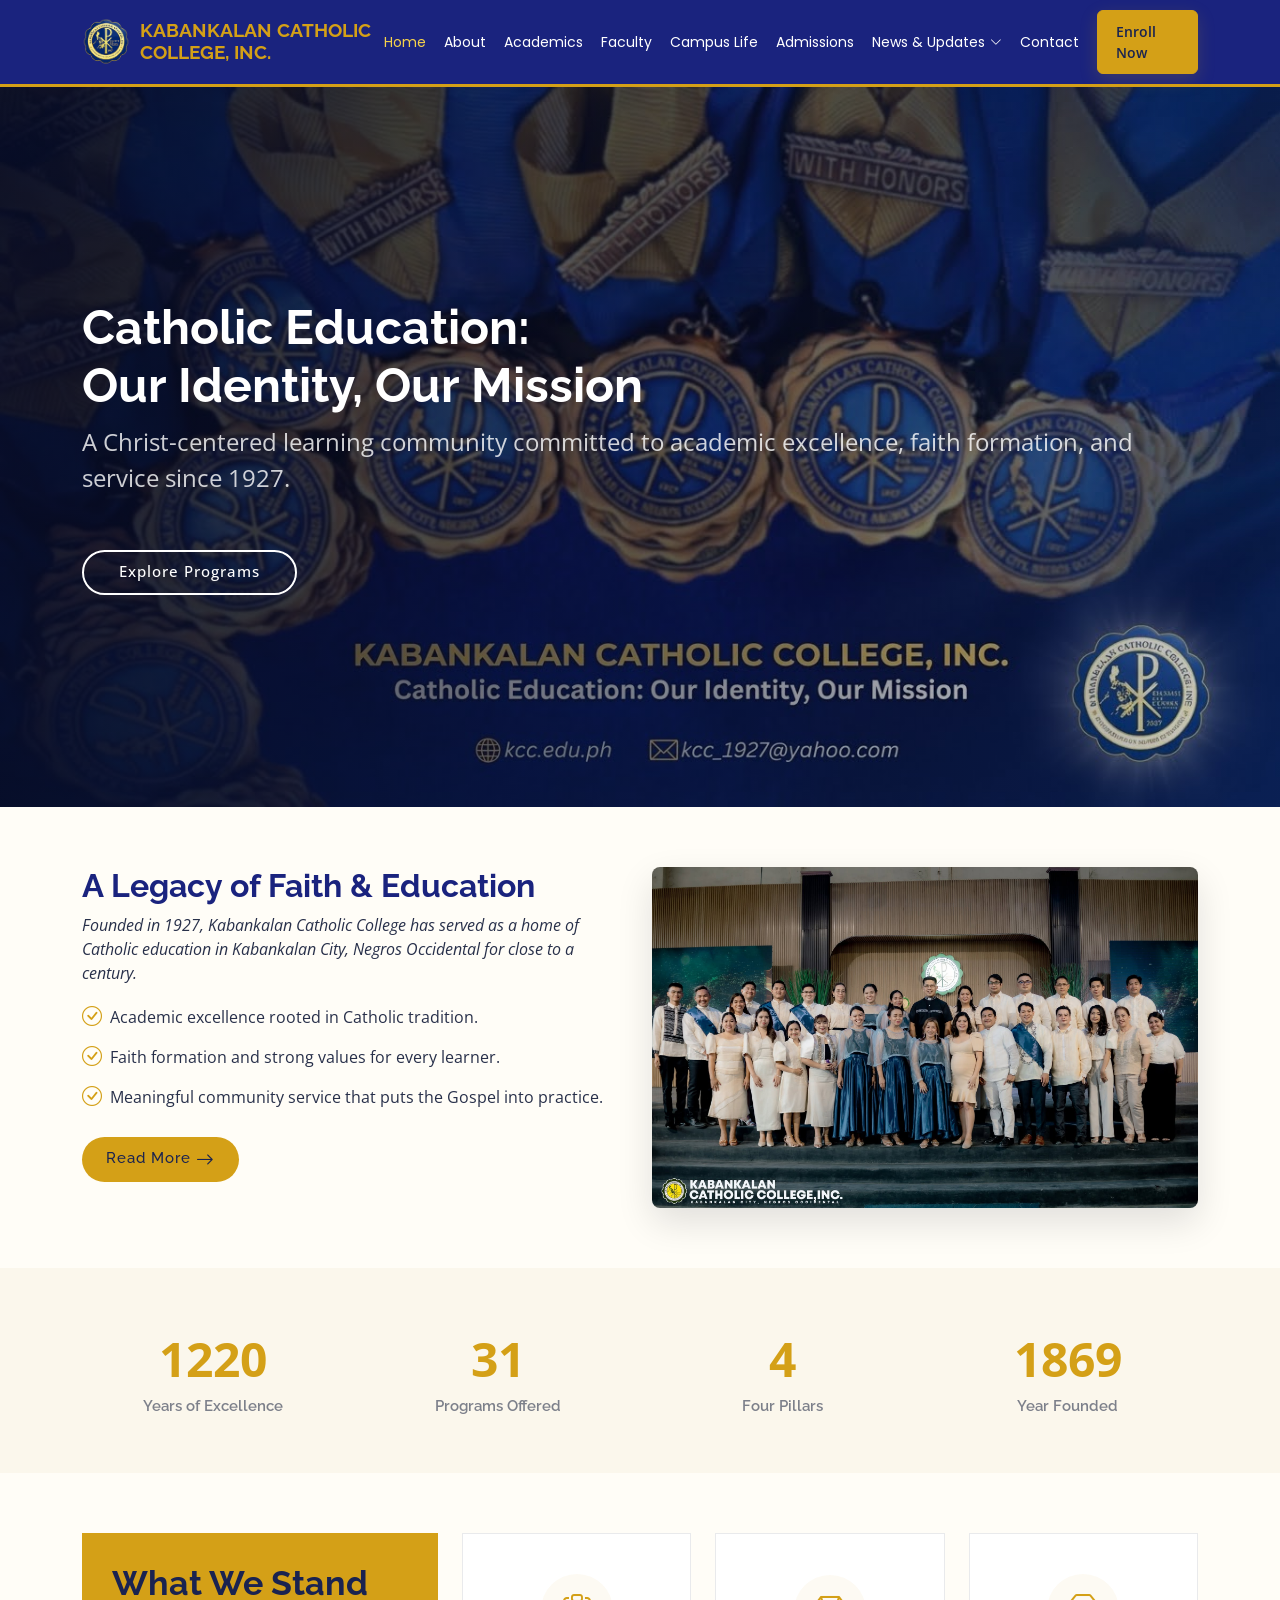
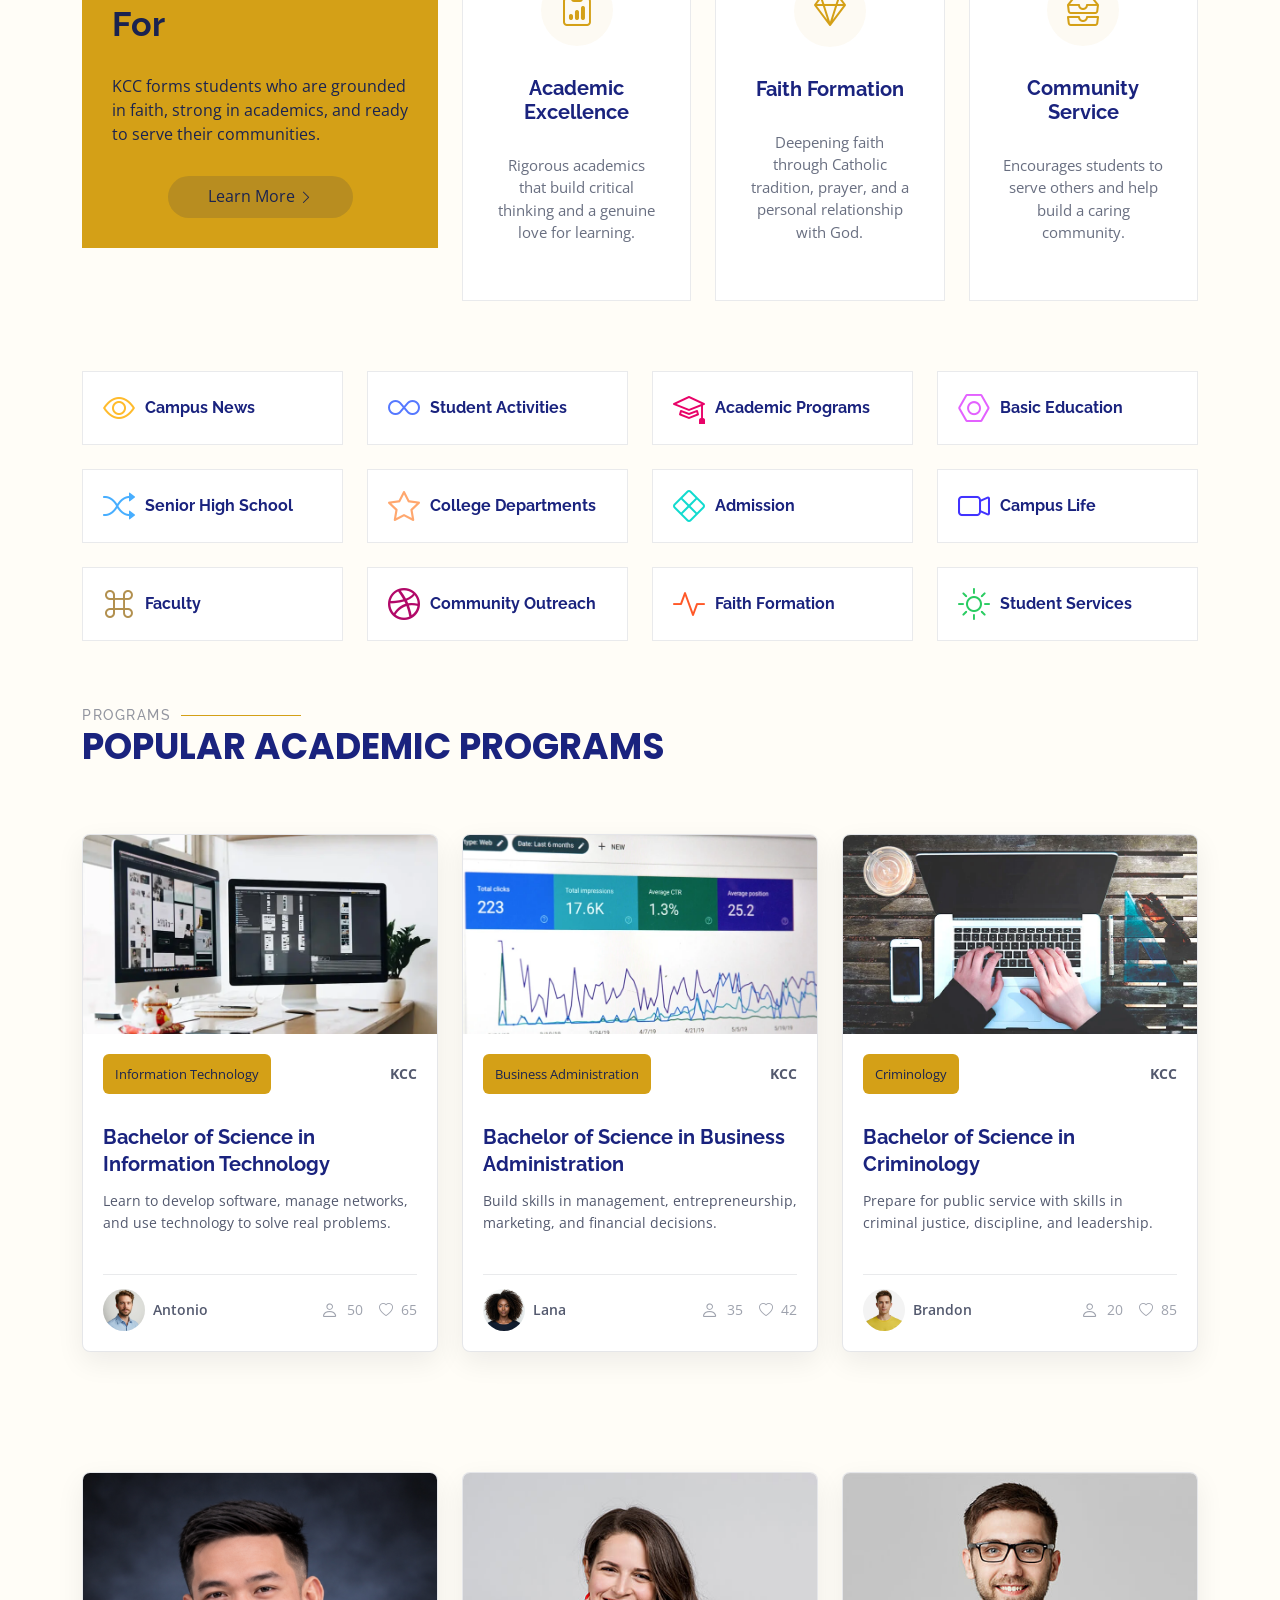
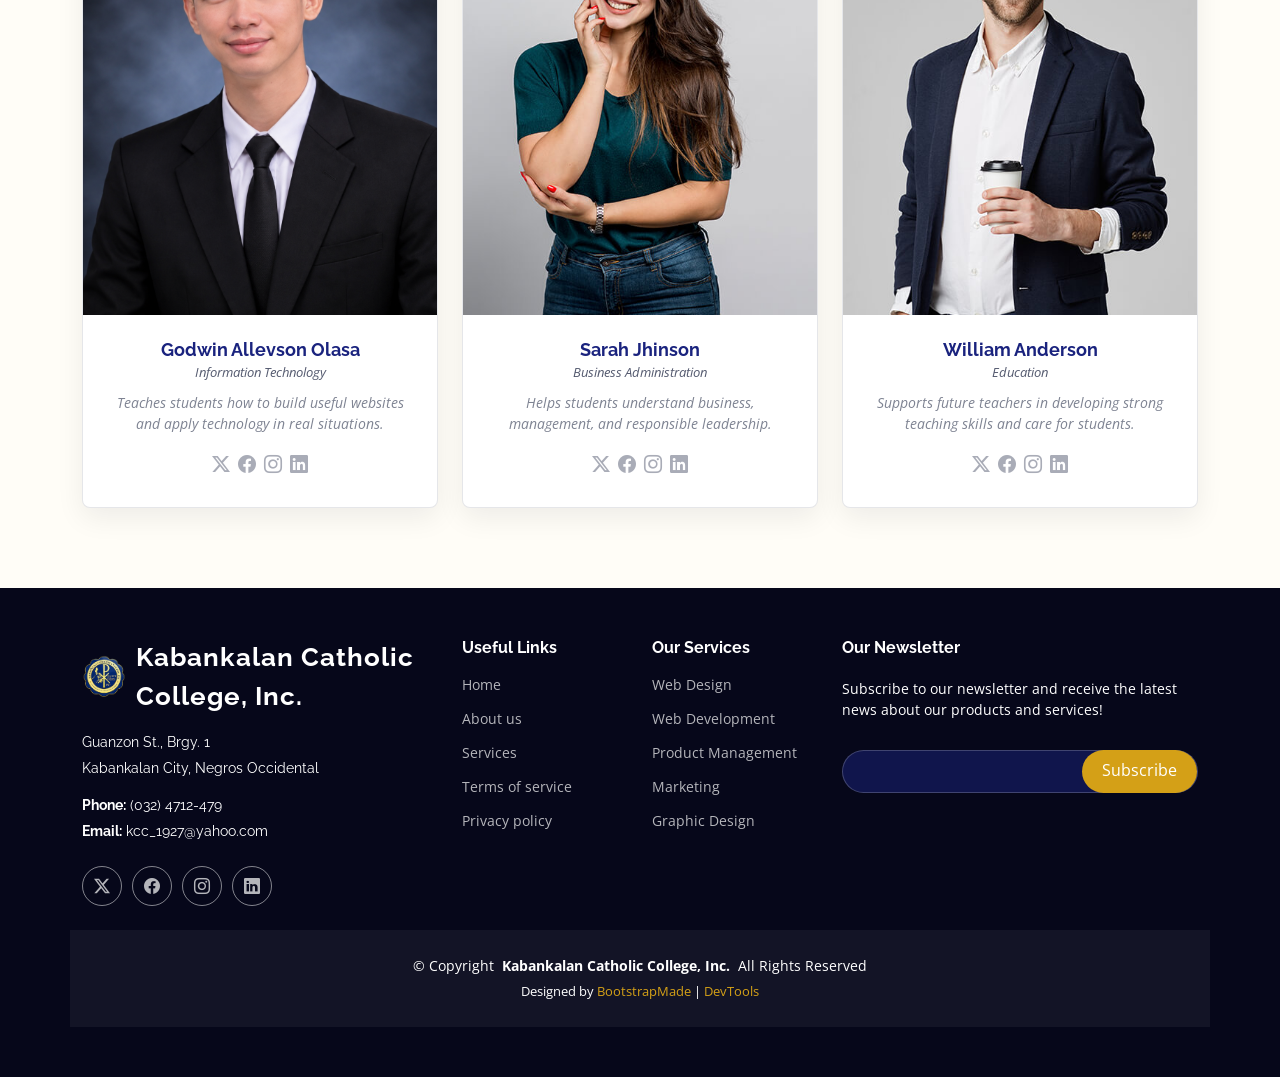
==== commit d501e84a: "improving the layout and adjust the pciture layout that looke clean sir" ====
--- a/index.html
+++ b/index.html
@@ -25,7 +25,7 @@
   <link href="assets/vendor/swiper/swiper-bundle.min.css" rel="stylesheet">
 
   <!-- Main CSS File -->
-  <link href="assets/css/main.css?v=4" rel="stylesheet">
+  <link href="assets/css/main.css?v=8" rel="stylesheet">
 
   <!-- =======================================================
   * Template Name: Mentor
--- a/assets/css/main.css
+++ b/assets/css/main.css
@@ -916,6 +916,7 @@
   align-items: center;
   justify-content: center;
   color: var(--default-color);
+  overflow: hidden;
 }
 
 .hero img {
@@ -925,12 +926,13 @@
   width: 100%;
   height: 100%;
   object-fit: cover;
+  object-position: center;
   z-index: 1;
 }
 
 .hero:before {
   content: "";
-  background: color-mix(in srgb, var(--background-color), transparent 60%);
+  background: linear-gradient(90deg, rgba(6, 7, 26, 0.78) 0%, rgba(6, 7, 26, 0.48) 55%, rgba(6, 7, 26, 0.18) 100%);
   position: absolute;
   inset: 0;
   z-index: 2;
@@ -972,6 +974,10 @@
 }
 
 @media (max-width: 768px) {
+  .hero {
+    min-height: 68vh;
+  }
+
   .hero h2 {
     font-size: 32px;
   }
@@ -984,6 +990,17 @@
 /*--------------------------------------------------------------
 # About Section
 --------------------------------------------------------------*/
+.about > .container > .row > [class*="col-"] > img,
+.about-us > .container > .row > [class*="col-"] > img,
+.about .img-fluid,
+.about-us .img-fluid {
+  width: 100%;
+  aspect-ratio: 16 / 10;
+  object-fit: cover;
+  border-radius: 8px;
+  box-shadow: 0 14px 36px rgba(6, 7, 26, 0.12);
+}
+
 .about .content h3 {
   font-size: 2rem;
   font-weight: 700;
@@ -1193,17 +1210,41 @@
 --------------------------------------------------------------*/
 .courses .course-item {
   background-color: var(--surface-color);
-  border: 1px solid color-mix(in srgb, var(--default-color), transparent 90%);
-  border-radius: 5px;
+  border: 1px solid color-mix(in srgb, var(--default-color), transparent 88%);
+  border-radius: 8px;
+  overflow: hidden;
+  box-shadow: 0 10px 28px rgba(6, 7, 26, 0.07);
+  display: flex;
+  flex-direction: column;
+  width: 100%;
+  height: 100%;
+  transition: transform 0.25s ease, box-shadow 0.25s ease;
+}
+
+.courses .course-item:hover {
+  transform: translateY(-5px);
+  box-shadow: 0 18px 38px rgba(6, 7, 26, 0.12);
+}
+
+.courses .course-item > img {
+  width: 100%;
+  aspect-ratio: 16 / 9;
+  object-fit: cover;
 }
 
 .courses .course-content {
-  padding: 15px;
+  display: flex;
+  flex: 1;
+  flex-direction: column;
+  padding: 20px;
 }
 
 .courses .course-content h3 {
+  min-height: 56px;
+  margin: 14px 0 10px;
   font-weight: 700;
   font-size: 20px;
+  line-height: 1.35;
 }
 
 .courses .course-content h3 a {
@@ -1216,40 +1257,52 @@
 }
 
 .courses .course-content .category {
+  min-height: 40px;
+  max-width: calc(100% - 48px);
+  display: flex;
+  align-items: center;
   background: var(--accent-color);
   color: var(--contrast-color);
-  font-size: 14px;
-  padding: 6px 14px;
+  font-size: 13px;
+  line-height: 1.25;
+  padding: 7px 12px;
   margin: 0;
-  border-radius: 5px;
+  border-radius: 6px;
 }
 
 .courses .course-content .price {
-  margin: 0;
+  flex-shrink: 0;
+  margin: 0 0 0 8px;
   font-weight: 700;
-  font-size: 18px;
-  color: color-mix(in srgb, var(--default-color), transparent 20%);
-}
-
-.courses .course-content .description {
   font-size: 14px;
   color: color-mix(in srgb, var(--default-color), transparent 20%);
 }
 
+.courses .course-content .description {
+  min-height: 66px;
+  margin-bottom: 18px;
+  font-size: 14px;
+  line-height: 1.6;
+  color: color-mix(in srgb, var(--default-color), transparent 20%);
+}
+
 .courses .trainer {
-  padding-top: 15px;
+  margin-top: auto;
+  padding-top: 14px;
   border-top: 1px solid color-mix(in srgb, var(--default-color), transparent 90%);
 }
 
 .courses .trainer .trainer-profile img {
-  max-width: 50px;
-  border-radius: 50px;
+  width: 42px;
+  height: 42px;
+  object-fit: cover;
+  border-radius: 50%;
 }
 
 .courses .trainer .trainer-profile .trainer-link {
-  padding-left: 10px;
+  padding-left: 8px;
   font-weight: 600;
-  font-size: 16px;
+  font-size: 14px;
   color: color-mix(in srgb, var(--default-color), transparent 20%);
   transition: 0.3s;
 }
@@ -1259,12 +1312,14 @@
 }
 
 .courses .trainer .trainer-rank {
+  flex-shrink: 0;
+  gap: 4px;
+  font-size: 14px;
+  color: color-mix(in srgb, var(--default-color), transparent 55%);
+}
+
+.courses .trainer .trainer-rank .user-icon {
   font-size: 18px;
-  color: color-mix(in srgb, var(--default-color), transparent 60%);
-}
-
-.courses .trainer .trainer-rank .user-icon {
-  font-size: 22px;
 }
 
 /*--------------------------------------------------------------
@@ -1272,13 +1327,26 @@
 --------------------------------------------------------------*/
 .trainers-index .member {
   background-color: var(--surface-color);
-  border: 1px solid color-mix(in srgb, var(--default-color), transparent 90%);
+  border: 1px solid color-mix(in srgb, var(--default-color), transparent 88%);
+  border-radius: 8px;
+  overflow: hidden;
+  box-shadow: 0 10px 28px rgba(6, 7, 26, 0.07);
   text-align: center;
   margin-bottom: 20px;
+  transition: transform 0.25s ease, box-shadow 0.25s ease;
+}
+
+.trainers-index .member:hover {
+  transform: translateY(-5px);
+  box-shadow: 0 18px 38px rgba(6, 7, 26, 0.12);
 }
 
 .trainers-index .member img {
-  margin: -1px -1px 30px -1px;
+  width: 100%;
+  aspect-ratio: 4 / 5;
+  object-fit: cover;
+  object-position: center top;
+  margin: 0 0 24px 0;
 }
 
 .trainers-index .member .member-content {
@@ -1374,7 +1442,9 @@
 
 .testimonials .testimonial-item .testimonial-img {
   width: 90px;
-  border-radius: 10px;
+  height: 90px;
+  object-fit: cover;
+  border-radius: 8px;
   border: 6px solid var(--background-color);
   position: absolute;
   left: -45px;
@@ -1478,14 +1548,16 @@
 
 .course-details .course-header .course-image {
   margin-bottom: 20px;
-  border-radius: 12px;
+  border-radius: 8px;
   overflow: hidden;
+  box-shadow: 0 14px 36px rgba(6, 7, 26, 0.12);
 }
 
 .course-details .course-header .course-image img {
   width: 100%;
-  height: 400px;
+  height: clamp(260px, 38vw, 400px);
   object-fit: cover;
+  object-position: center;
 }
 
 .course-details .course-header .course-meta {
@@ -1957,9 +2029,11 @@
 
 .trainers .member .member-img {
   margin: 0 80px;
+  aspect-ratio: 1;
   border-radius: 50%;
   overflow: hidden;
   position: relative;
+  box-shadow: 0 12px 30px rgba(6, 7, 26, 0.12);
 }
 
 @media (max-width: 1024px) {
@@ -1969,6 +2043,10 @@
 }
 
 .trainers .member .member-img img {
+  width: 100%;
+  height: 100%;
+  object-fit: cover;
+  object-position: center top;
   position: relative;
   z-index: 1;
 }
@@ -2031,23 +2109,30 @@
 # Events Section
 --------------------------------------------------------------*/
 .events .card {
-  background-color: var(--background-color);
-  border: 0;
-  padding: 0 30px;
-  margin-bottom: 60px;
+  background-color: var(--surface-color);
+  border: 1px solid color-mix(in srgb, var(--default-color), transparent 88%);
+  border-radius: 8px;
+  overflow: hidden;
+  padding: 0;
+  margin-bottom: 40px;
   position: relative;
+  box-shadow: 0 10px 28px rgba(6, 7, 26, 0.07);
 }
 
 .events .card-img {
-  width: calc(100% + 60px);
-  margin-left: -30px;
+  width: 100%;
+  margin-left: 0;
+  aspect-ratio: 16 / 9;
   overflow: hidden;
   z-index: 9;
   border-radius: 0;
 }
 
 .events .card-img img {
-  max-width: 100%;
+  width: 100%;
+  height: 100%;
+  object-fit: cover;
+  object-position: center;
   transition: all 0.3s ease-in-out;
 }
 
@@ -2056,8 +2141,8 @@
   background: var(--surface-color);
   border-top: 4px solid var(--surface-color);
   padding: 30px;
-  box-shadow: 0px 2px 15px rgba(0, 0, 0, 0.1);
-  margin-top: -60px;
+  box-shadow: none;
+  margin-top: 0;
   transition: 0.3s;
 }
 
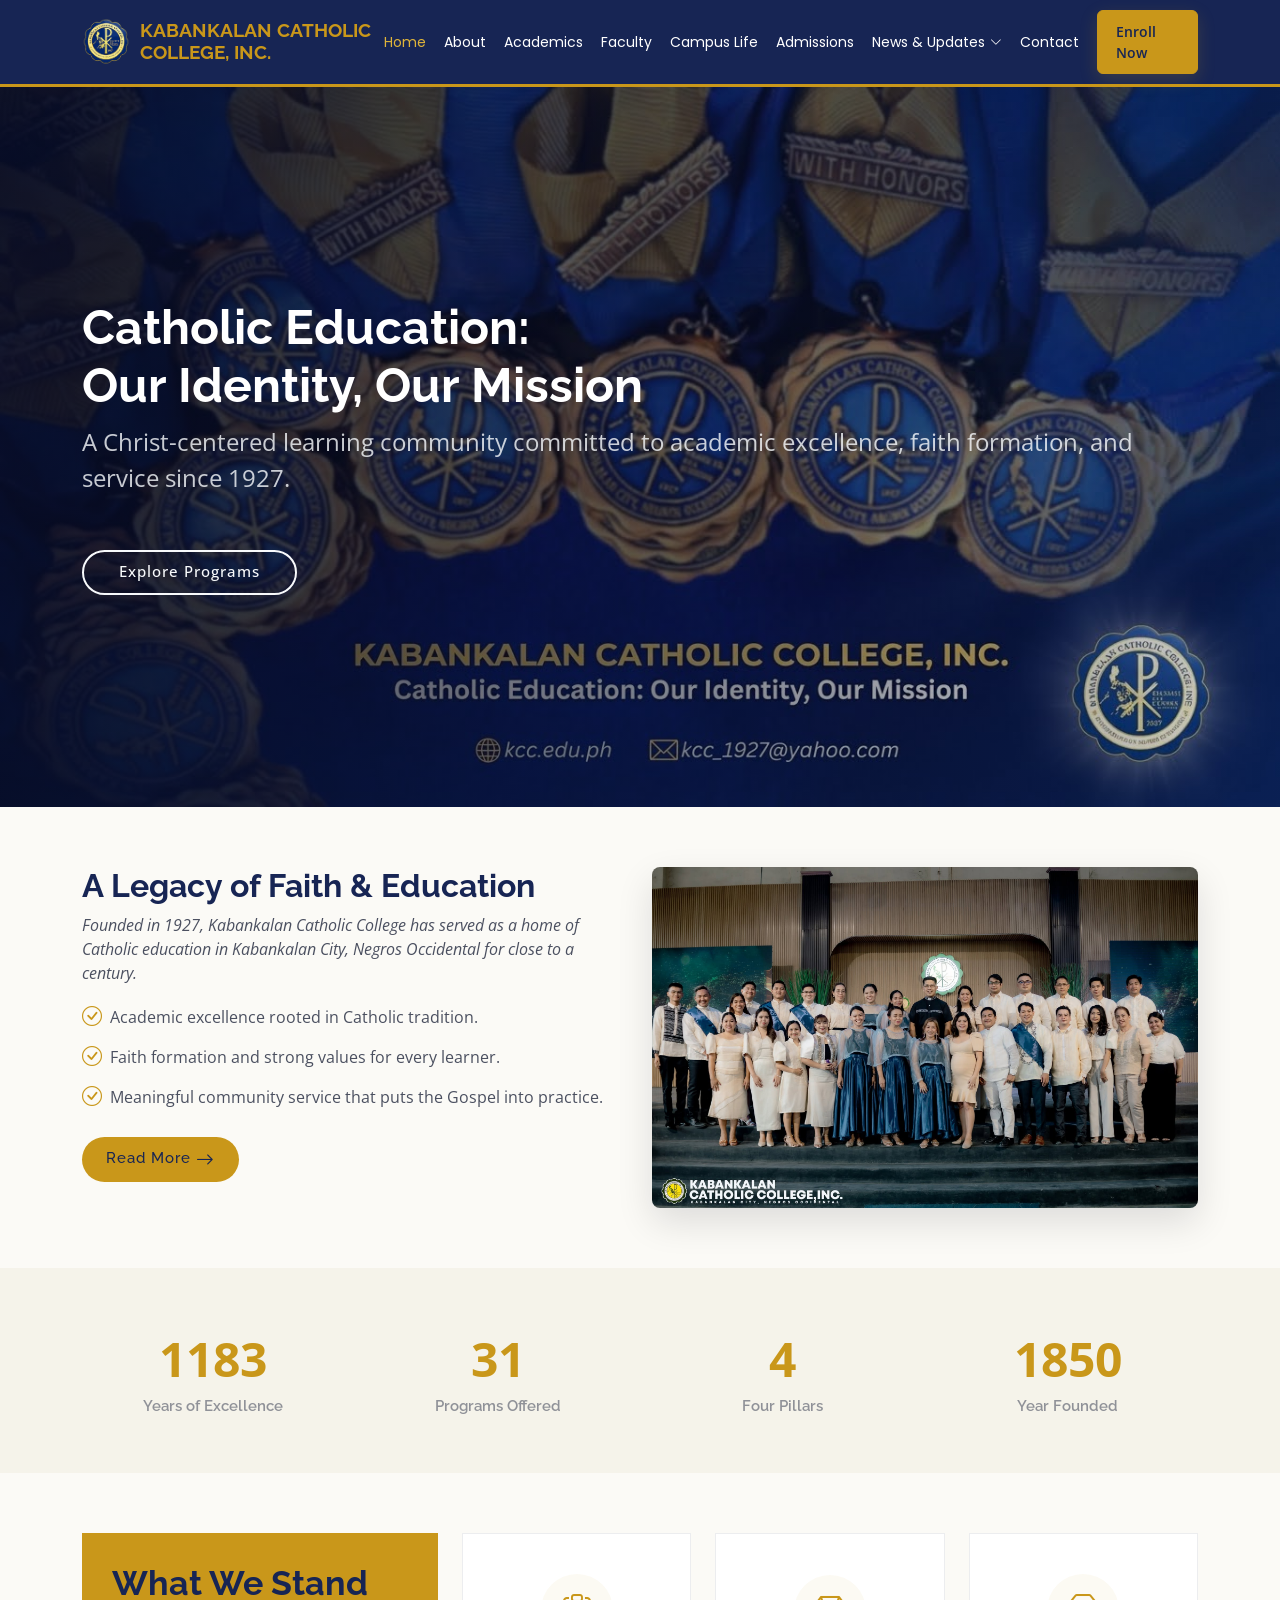
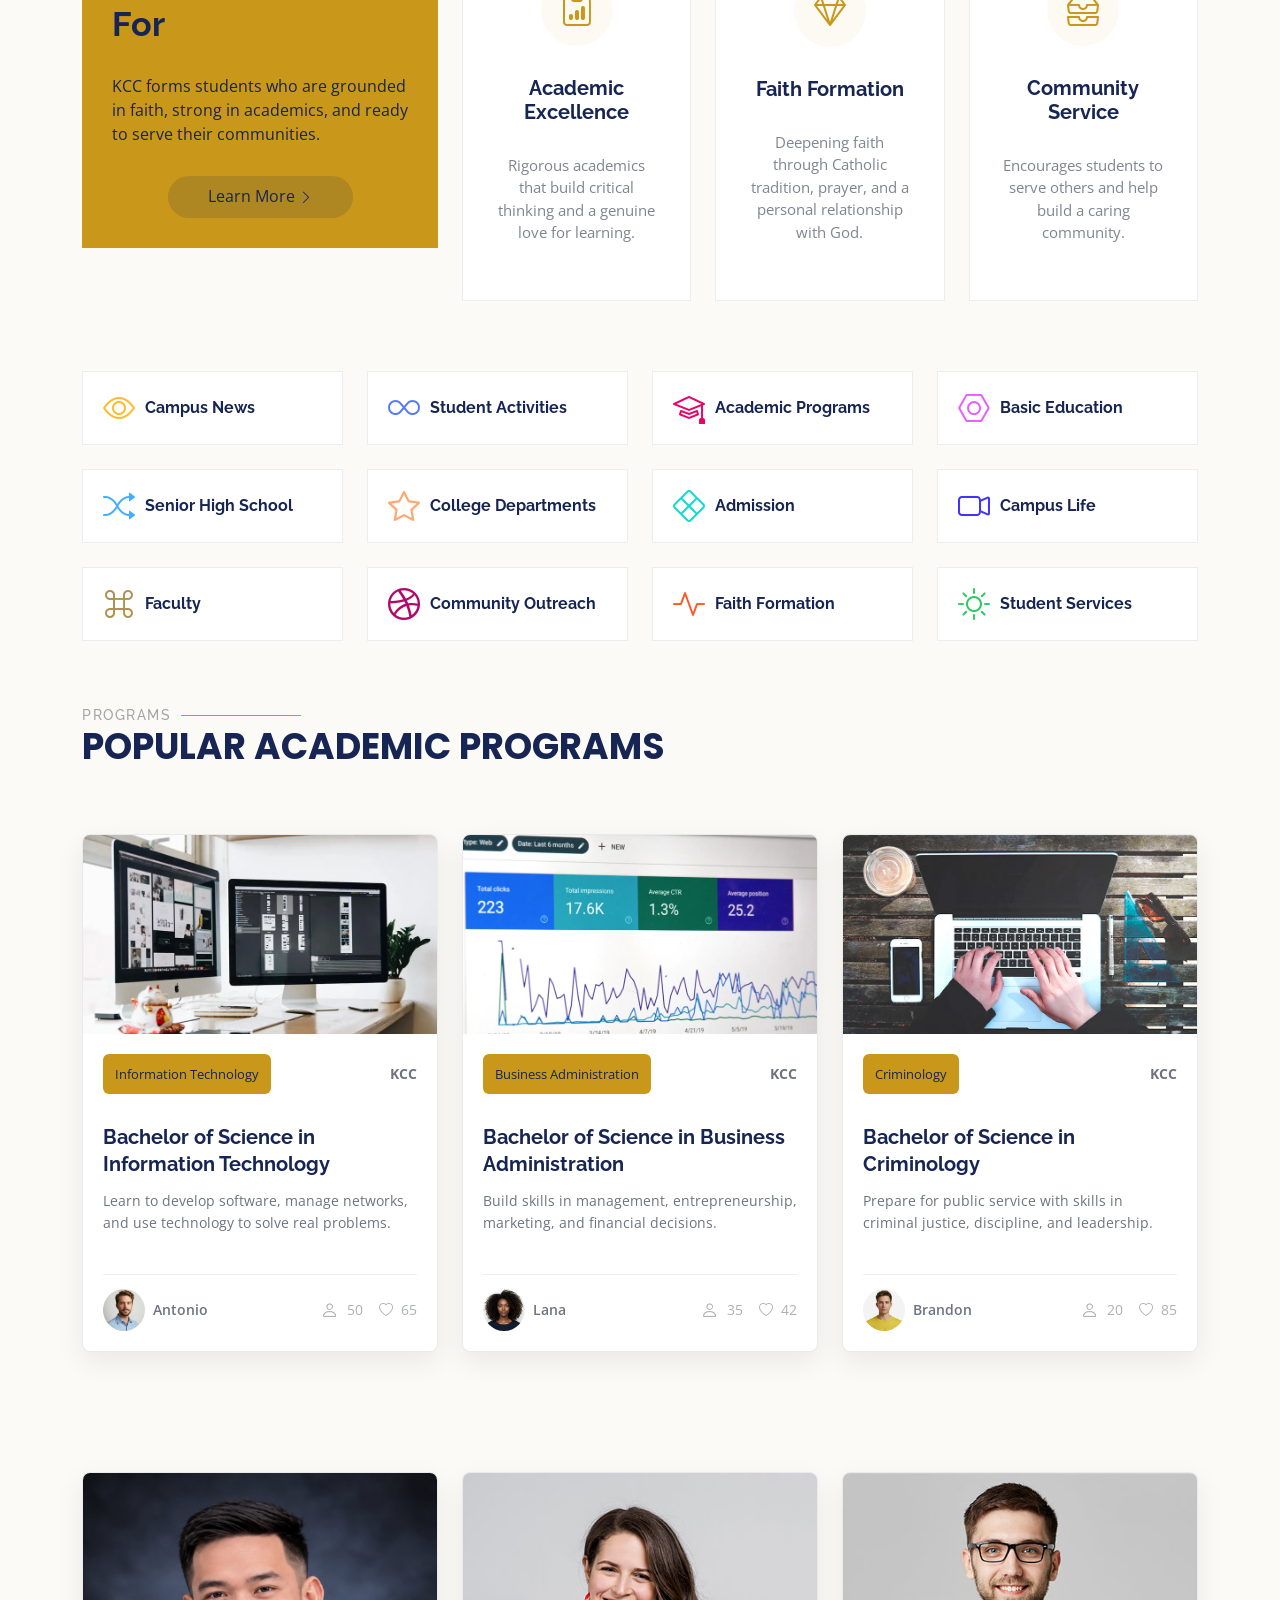
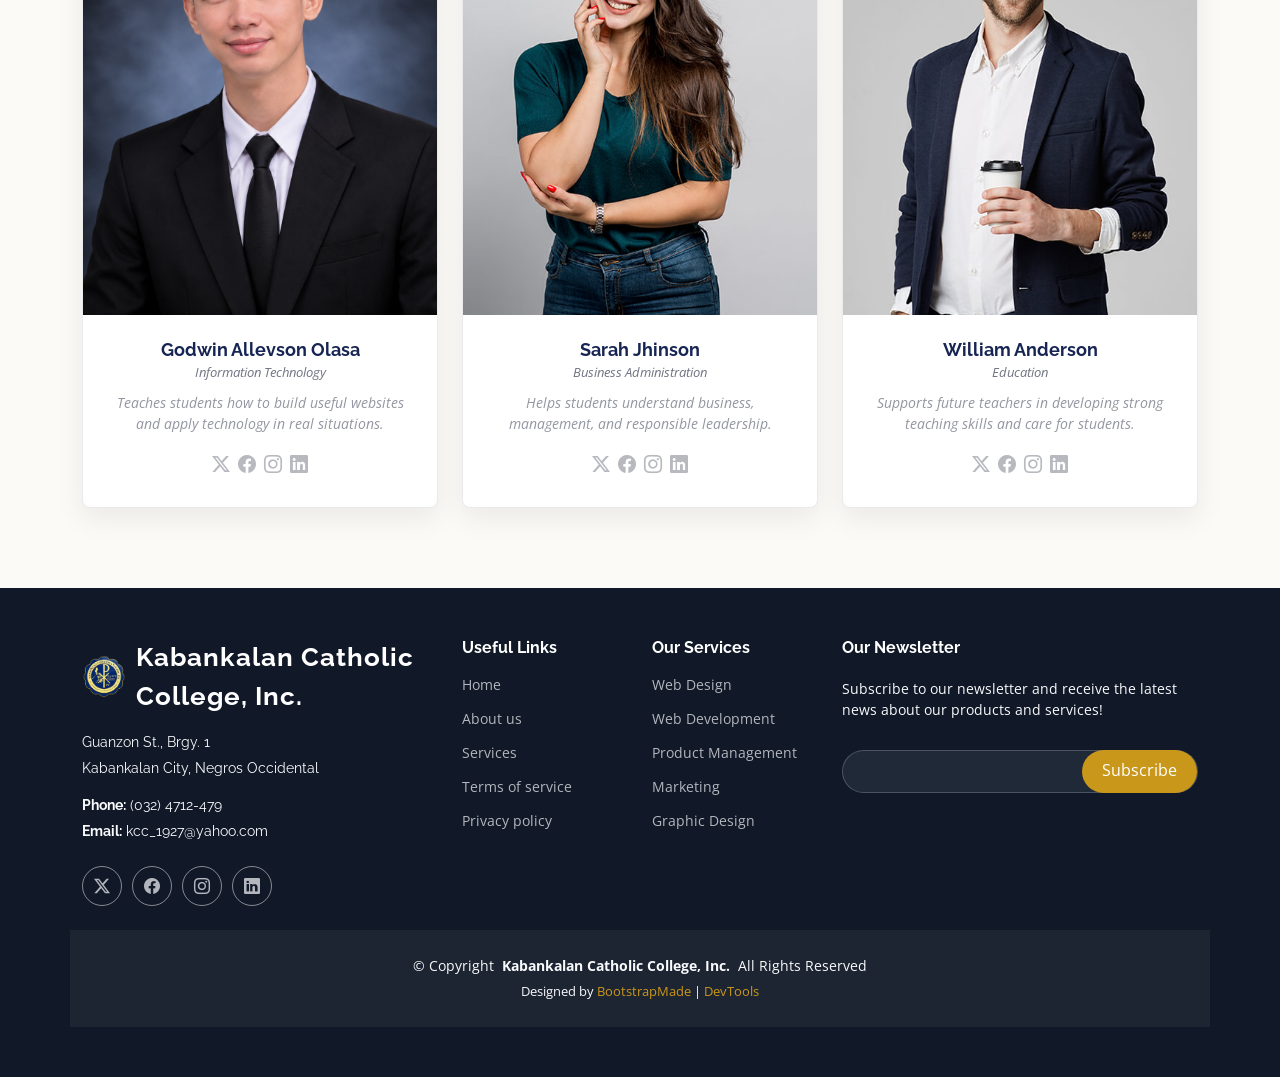
==== commit 6a252c31: "improving the color and add little design" ====
--- a/index.html
+++ b/index.html
@@ -25,7 +25,7 @@
   <link href="assets/vendor/swiper/swiper-bundle.min.css" rel="stylesheet">
 
   <!-- Main CSS File -->
-  <link href="assets/css/main.css?v=8" rel="stylesheet">
+  <link href="assets/css/main.css?v=9" rel="stylesheet">
 
   <!-- =======================================================
   * Template Name: Mentor
--- a/assets/css/main.css
+++ b/assets/css/main.css
@@ -19,36 +19,36 @@
 
 /* Global Colors - The following color variables are used throughout the website. Updating them here will change the color scheme of the entire website */
 :root { 
-  --background-color: #fffdf7; /* KCC-inspired warm ivory page background */
-  --default-color: #28304a; /* Default color used for the majority of the text content across the entire website */
-  --heading-color: #1a237e; /* KCC navy used for headings and titles */
-  --accent-color: #d4a017; /* KCC gold used for buttons, links, and highlights */
-  --surface-color: #ffffff; /* The surface color is used as a background of boxed elements within sections, such as cards, icon boxes, or other elements that require a visual separation from the global background. */
-  --contrast-color: #1a2350; /* Navy text remains readable on KCC gold controls */
+  --background-color: #fbfaf6; /* Clean warm ivory page background */
+  --default-color: #4b5060; /* Refined neutral text color */
+  --heading-color: #172554; /* Modern deep navy for headings */
+  --accent-color: #c9971a; /* Refined KCC gold */
+  --surface-color: #ffffff; /* Clean white card surfaces */
+  --contrast-color: #172554; /* Navy text for strong gold contrast */
 }
 
 /* Nav Menu Colors - The following color variables are used specifically for the navigation menu. They are separate from the global colors to allow for more customization options */
 :root {
-  --nav-color: #1a2350;  /* The default color of the main navmenu links */
-  --nav-hover-color: #d4a017; /* Applied to main navmenu links when they are hovered over or active */
-  --nav-mobile-background-color: #fffdf7; /* Used as the background color for mobile navigation menu */
-  --nav-dropdown-background-color: #fffdf7; /* Used as the background color for dropdown items that appear when hovering over primary navigation items */
-  --nav-dropdown-color: #1a2350; /* Used for navigation links of the dropdown items in the navigation menu. */
-  --nav-dropdown-hover-color: #d4a017; /* Similar to --nav-hover-color, this color is applied to dropdown navigation links when they are hovered over. */
+  --nav-color: #172554;  /* Modern navy navigation text */
+  --nav-hover-color: #c9971a; /* Polished gold hover state */
+  --nav-mobile-background-color: #fbfaf6; /* Clean mobile navigation surface */
+  --nav-dropdown-background-color: #ffffff; /* Crisp dropdown surface */
+  --nav-dropdown-color: #172554; /* Navy dropdown text */
+  --nav-dropdown-hover-color: #c9971a; /* Gold dropdown highlight */
 }
 
 /* Color Presets - These classes override global colors when applied to any section or element, providing reuse of the sam color scheme. */
 
 .light-background {
-  --background-color: #fbf7ec;
+  --background-color: #f5f3ea;
   --surface-color: #ffffff;
 }
 
 .dark-background {
-  --background-color: #06071a;
-  --default-color: #ffffff;
+  --background-color: #111827;
+  --default-color: #f8fafc;
   --heading-color: #ffffff;
-  --surface-color: #10154c;
+  --surface-color: #1f2937;
   --contrast-color: #ffffff;
 }
 
@@ -222,12 +222,12 @@
 # Global Header
 --------------------------------------------------------------*/
 .header {
-  --background-color: #1a237e;
+  --background-color: #172554;
   --nav-color: #ffffff;
-  --nav-hover-color: #f6d24b;
-  --nav-dropdown-background-color: #fffdf7;
-  --nav-dropdown-color: #1a2350;
-  --nav-dropdown-hover-color: #d4a017;
+  --nav-hover-color: #dfb43a;
+  --nav-dropdown-background-color: #ffffff;
+  --nav-dropdown-color: #172554;
+  --nav-dropdown-hover-color: #c9971a;
   color: var(--default-color);
   background-color: var(--background-color);
   min-height: 78px;
@@ -553,10 +553,10 @@
 # Global Footer
 --------------------------------------------------------------*/
 .footer {
-  --background-color: #06071a;
-  --default-color: #ffffff;
+  --background-color: #111827;
+  --default-color: #f8fafc;
   --heading-color: #ffffff;
-  --surface-color: #10154c;
+  --surface-color: #1f2937;
   --contrast-color: #ffffff;
   color: var(--default-color);
   background-color: var(--background-color);
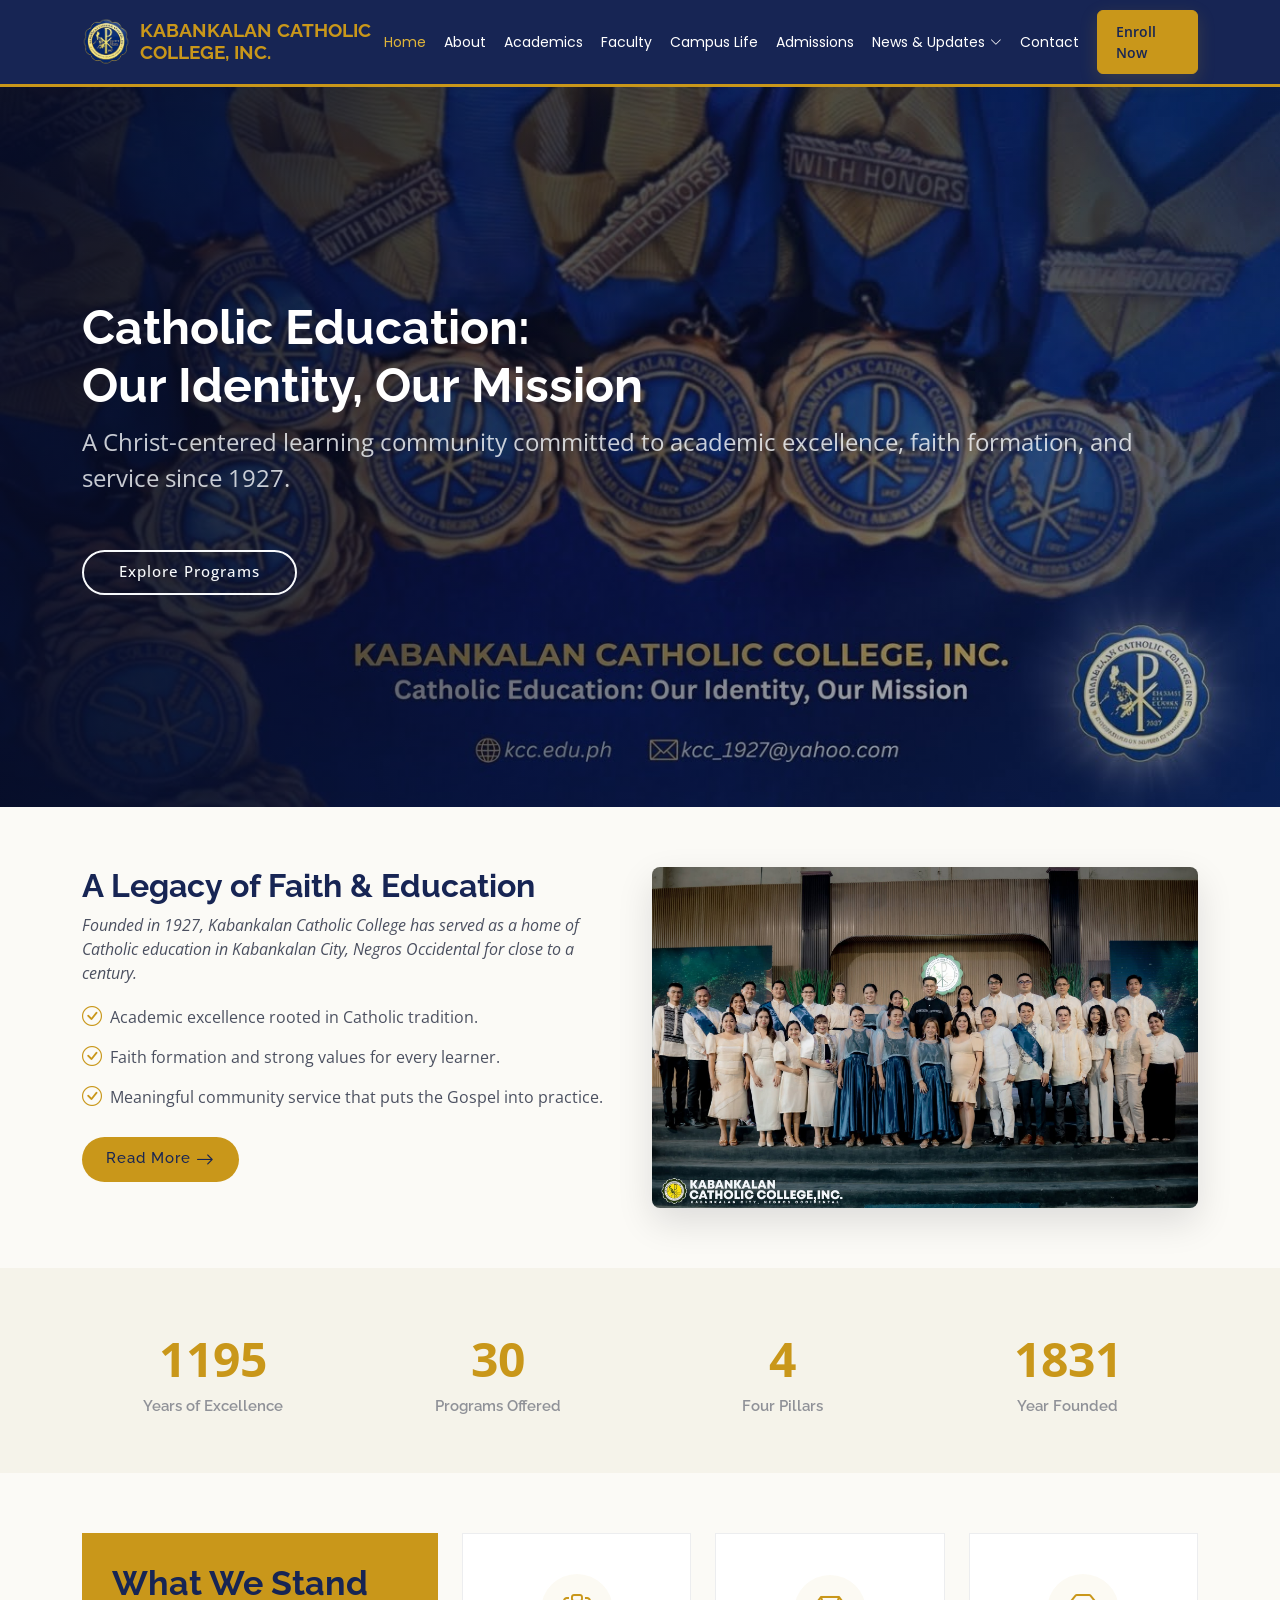
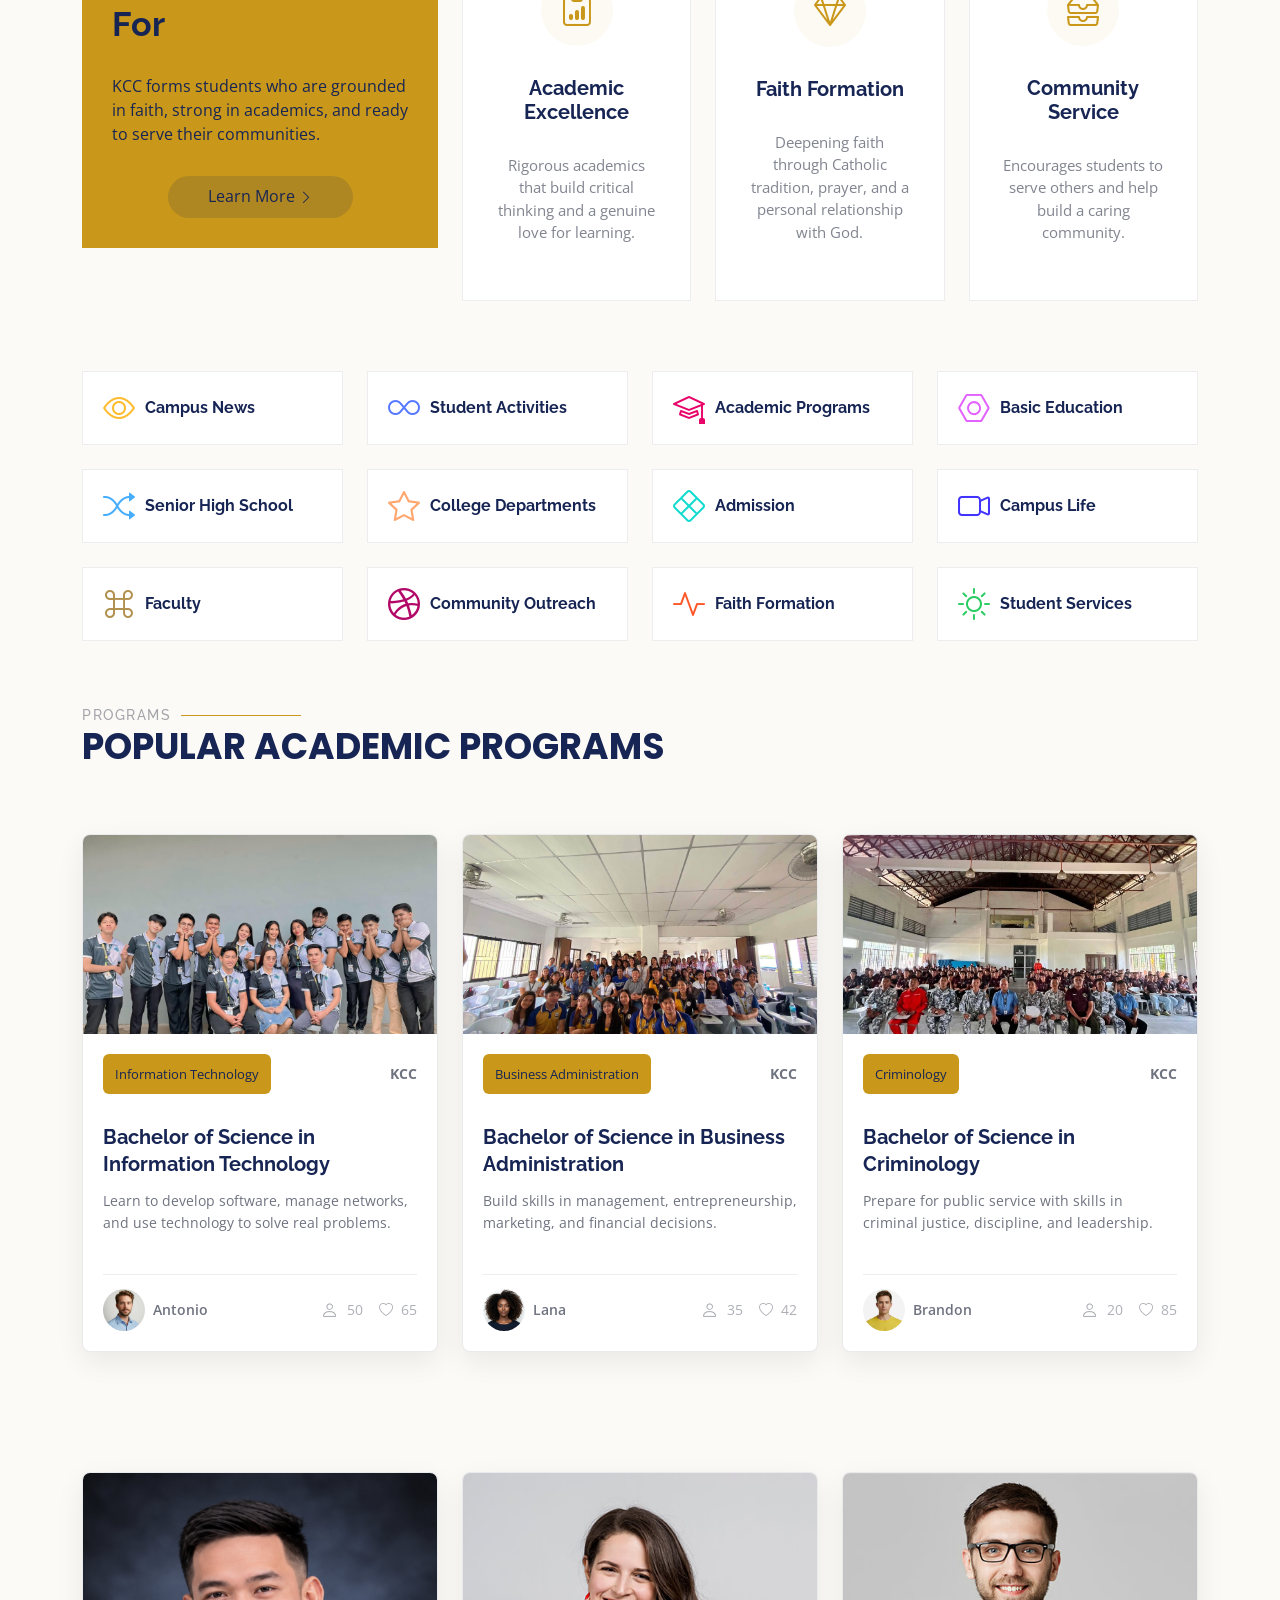
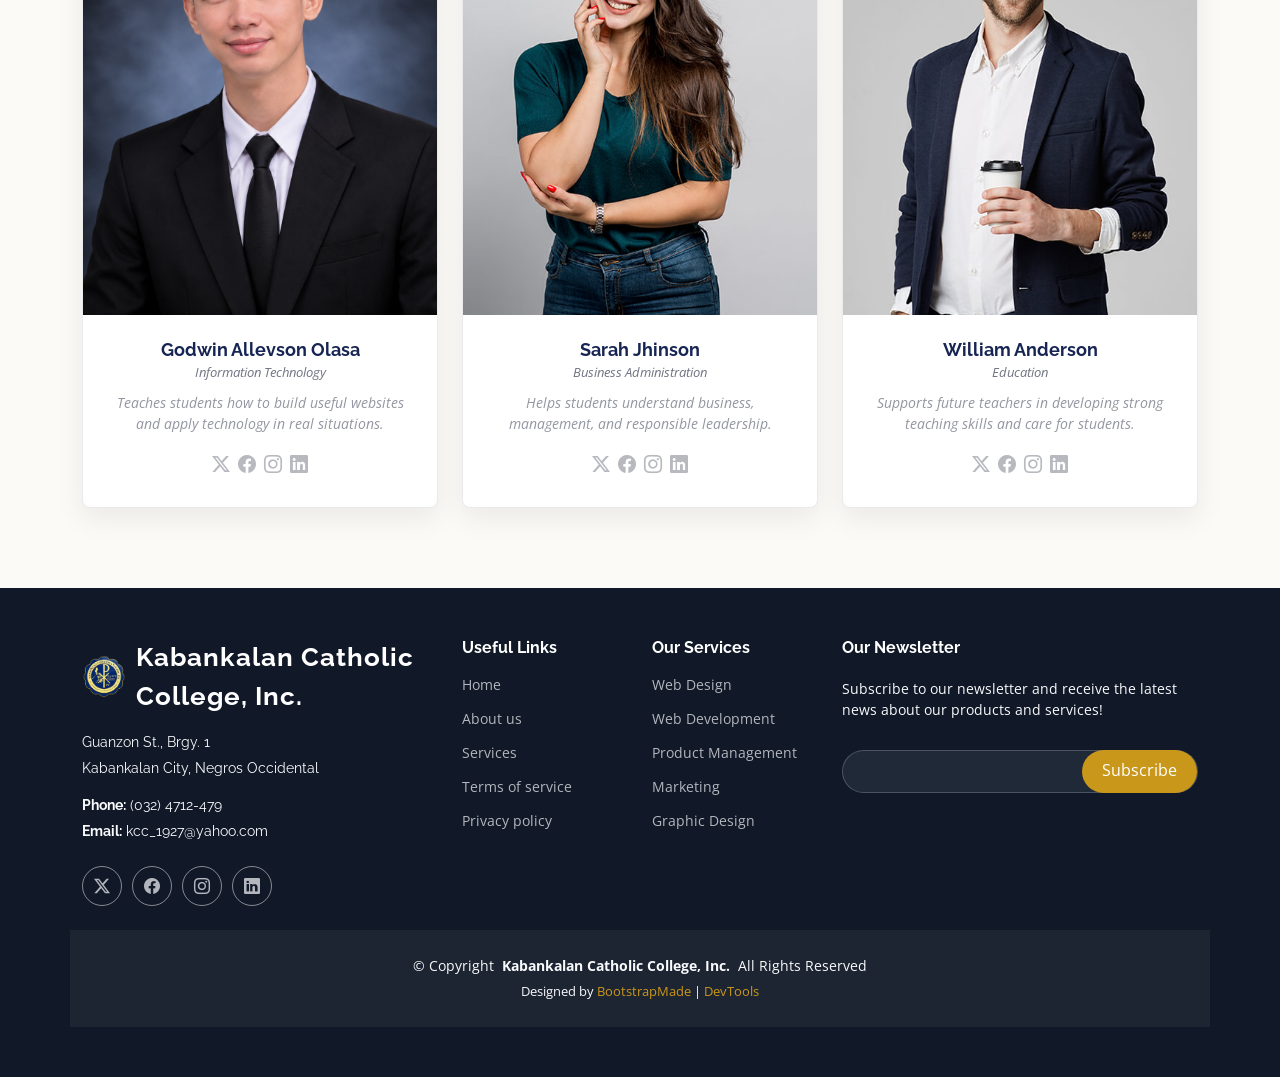
==== commit e51a070c: "adding picture and final output" ====
--- a/index.html
+++ b/index.html
@@ -336,7 +336,7 @@
 
           <div class="col-lg-4 col-md-6 d-flex align-items-stretch" data-aos="zoom-in" data-aos-delay="100">
             <div class="course-item">
-              <img src="assets/img/course/course-1.webp" class="img-fluid" alt="...">
+              <img src="assets/img/course/course1.jpg" class="img-fluid" alt="...">
               <div class="course-content">
                 <div class="d-flex justify-content-between align-items-center mb-3">
                   <p class="category">Information Technology</p>
@@ -362,7 +362,7 @@
 
           <div class="col-lg-4 col-md-6 d-flex align-items-stretch mt-4 mt-md-0" data-aos="zoom-in" data-aos-delay="200">
             <div class="course-item">
-              <img src="assets/img/course/course-2.webp" class="img-fluid" alt="...">
+              <img src="assets/img/course/course2.jpg" class="img-fluid" alt="...">
               <div class="course-content">
                 <div class="d-flex justify-content-between align-items-center mb-3">
                   <p class="category">Business Administration</p>
@@ -388,7 +388,7 @@
 
           <div class="col-lg-4 col-md-6 d-flex align-items-stretch mt-4 mt-lg-0" data-aos="zoom-in" data-aos-delay="300">
             <div class="course-item">
-              <img src="assets/img/course/course-3.webp" class="img-fluid" alt="...">
+              <img src="assets/img/course/course3.jpg" class="img-fluid" alt="...">
               <div class="course-content">
                 <div class="d-flex justify-content-between align-items-center mb-3">
                   <p class="category">Criminology</p>
